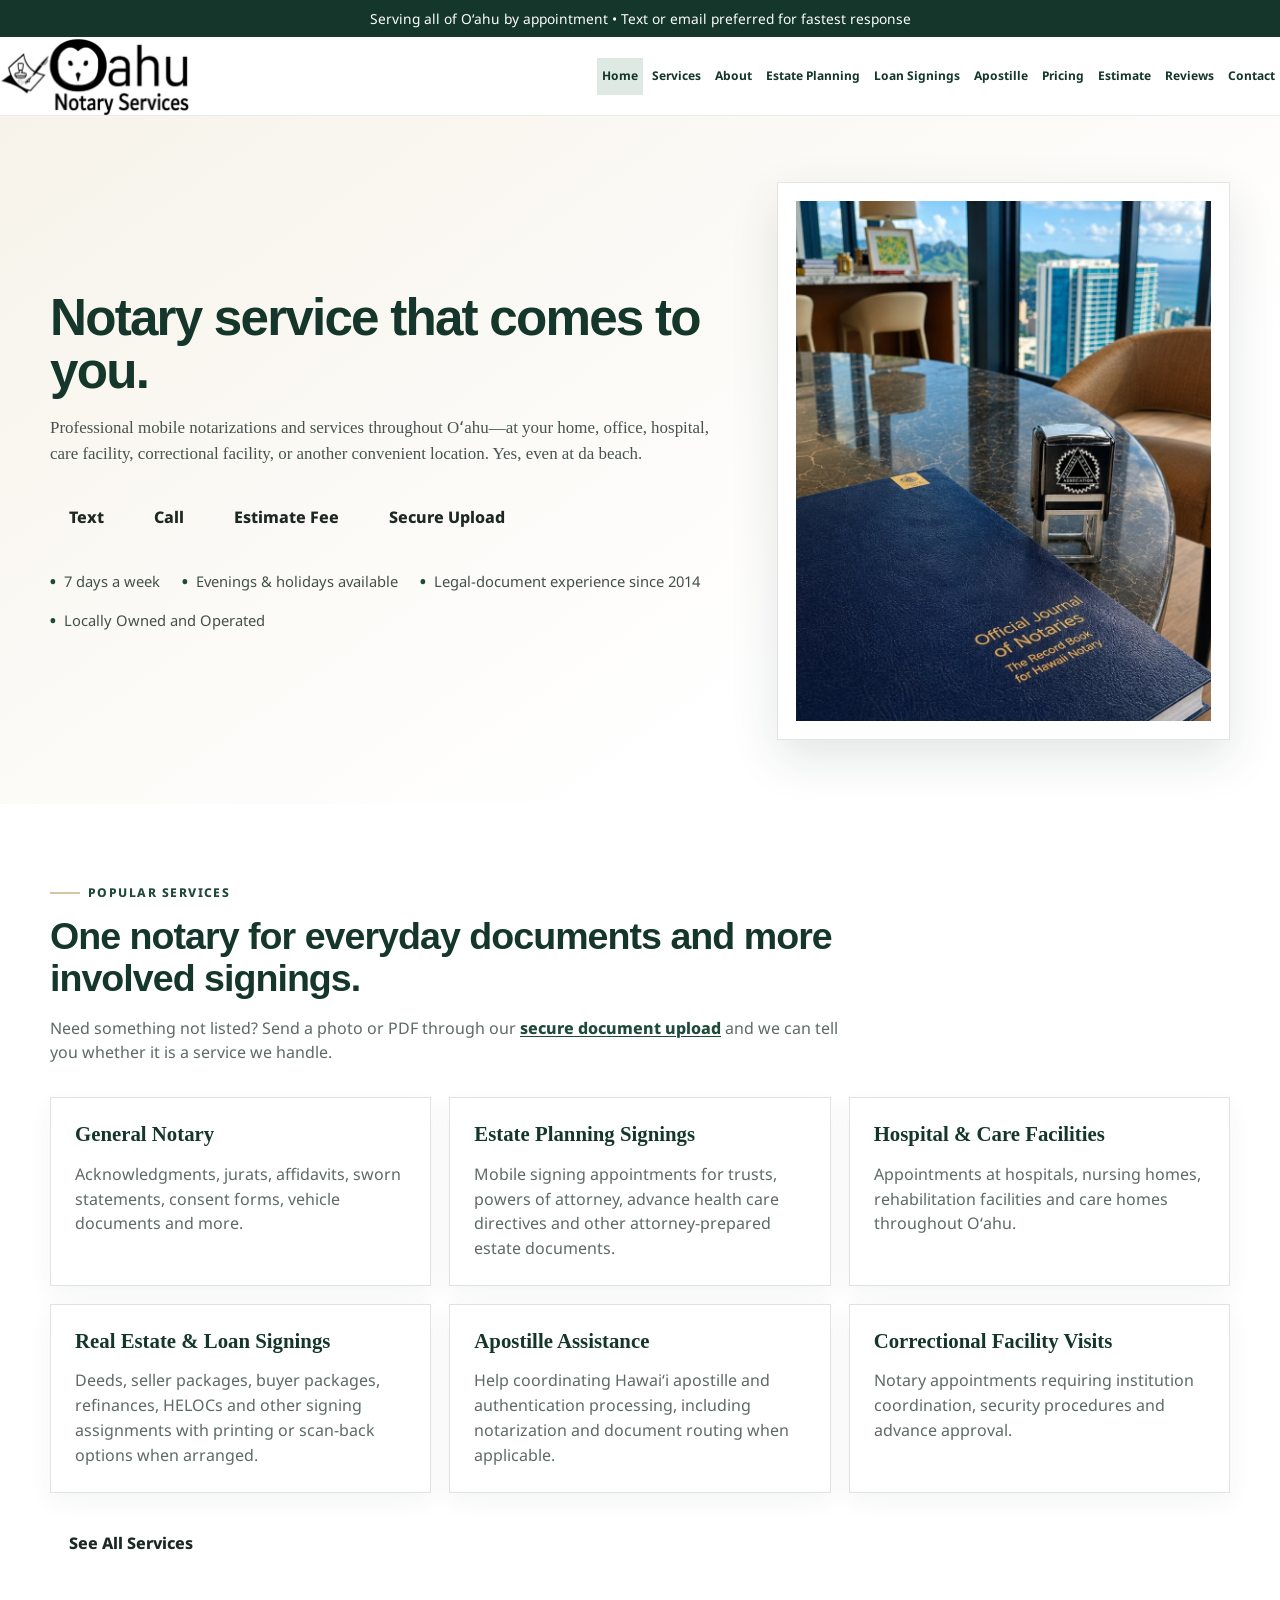
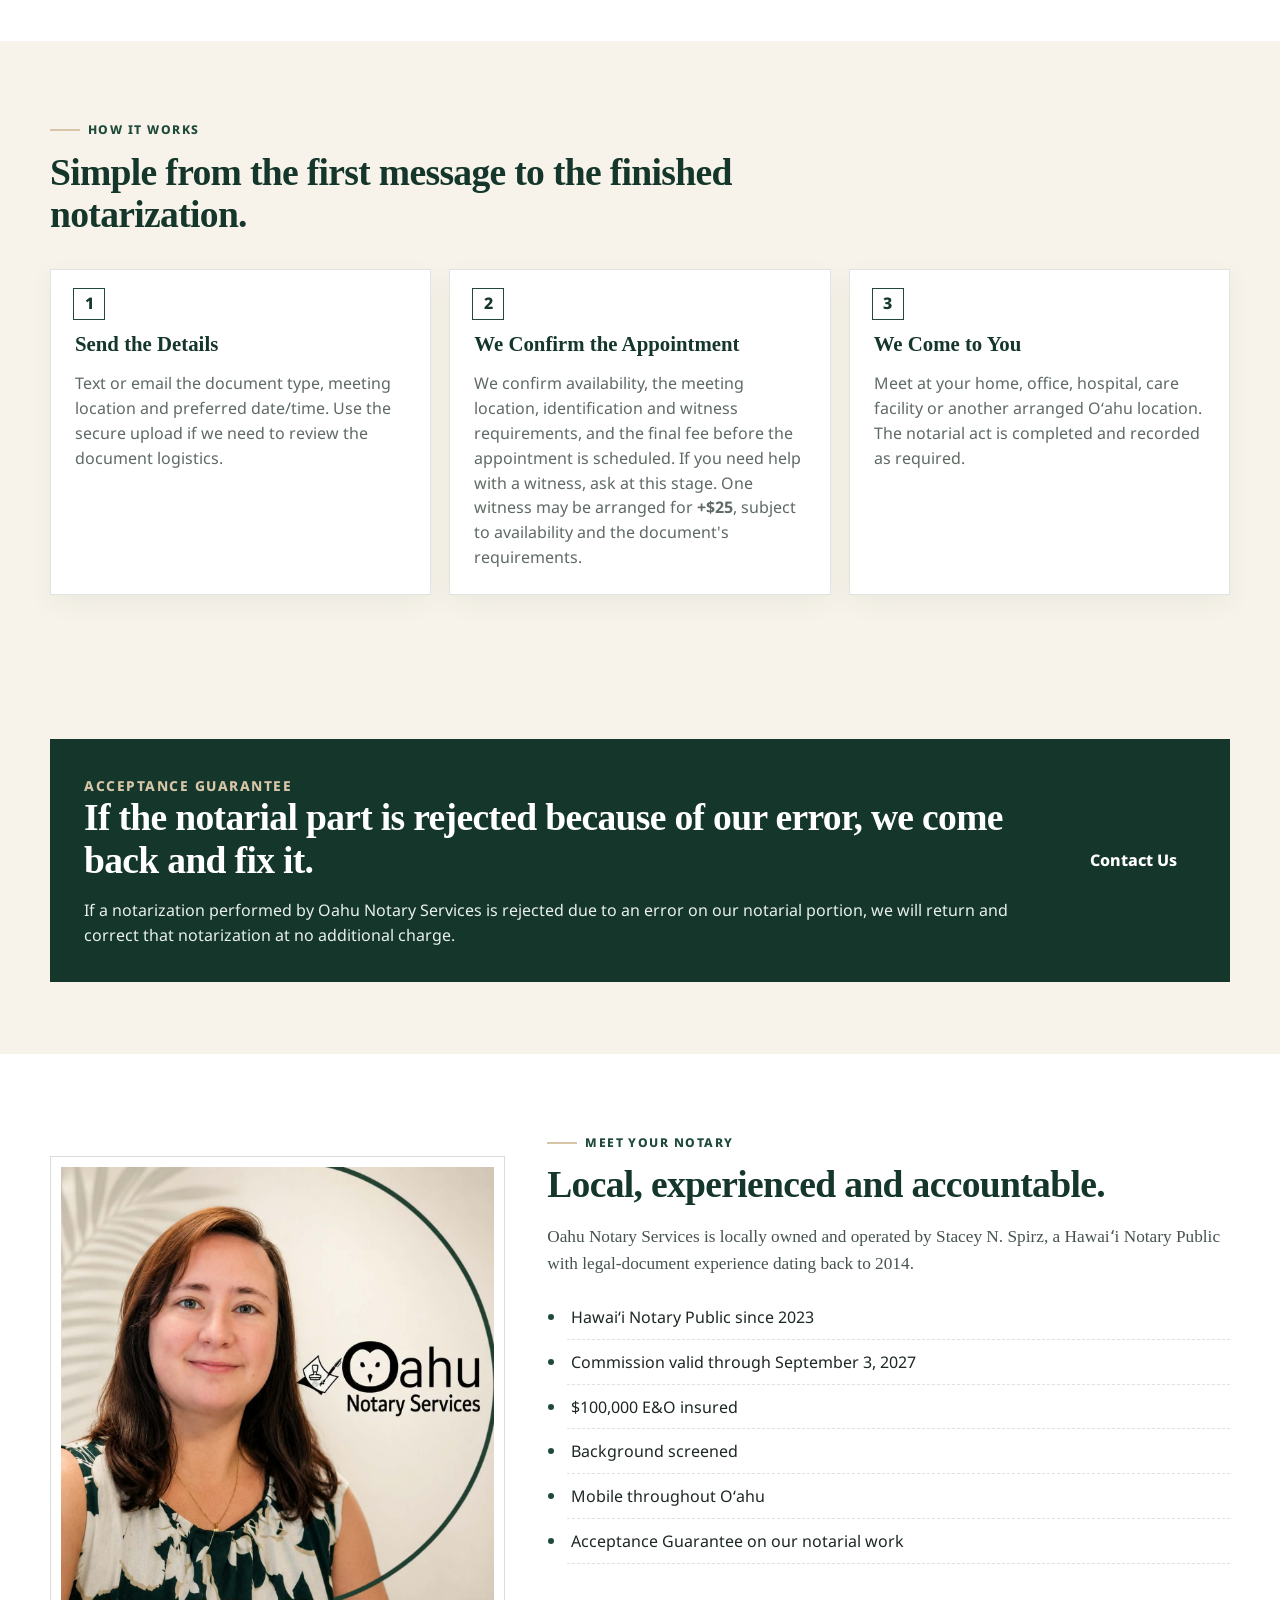
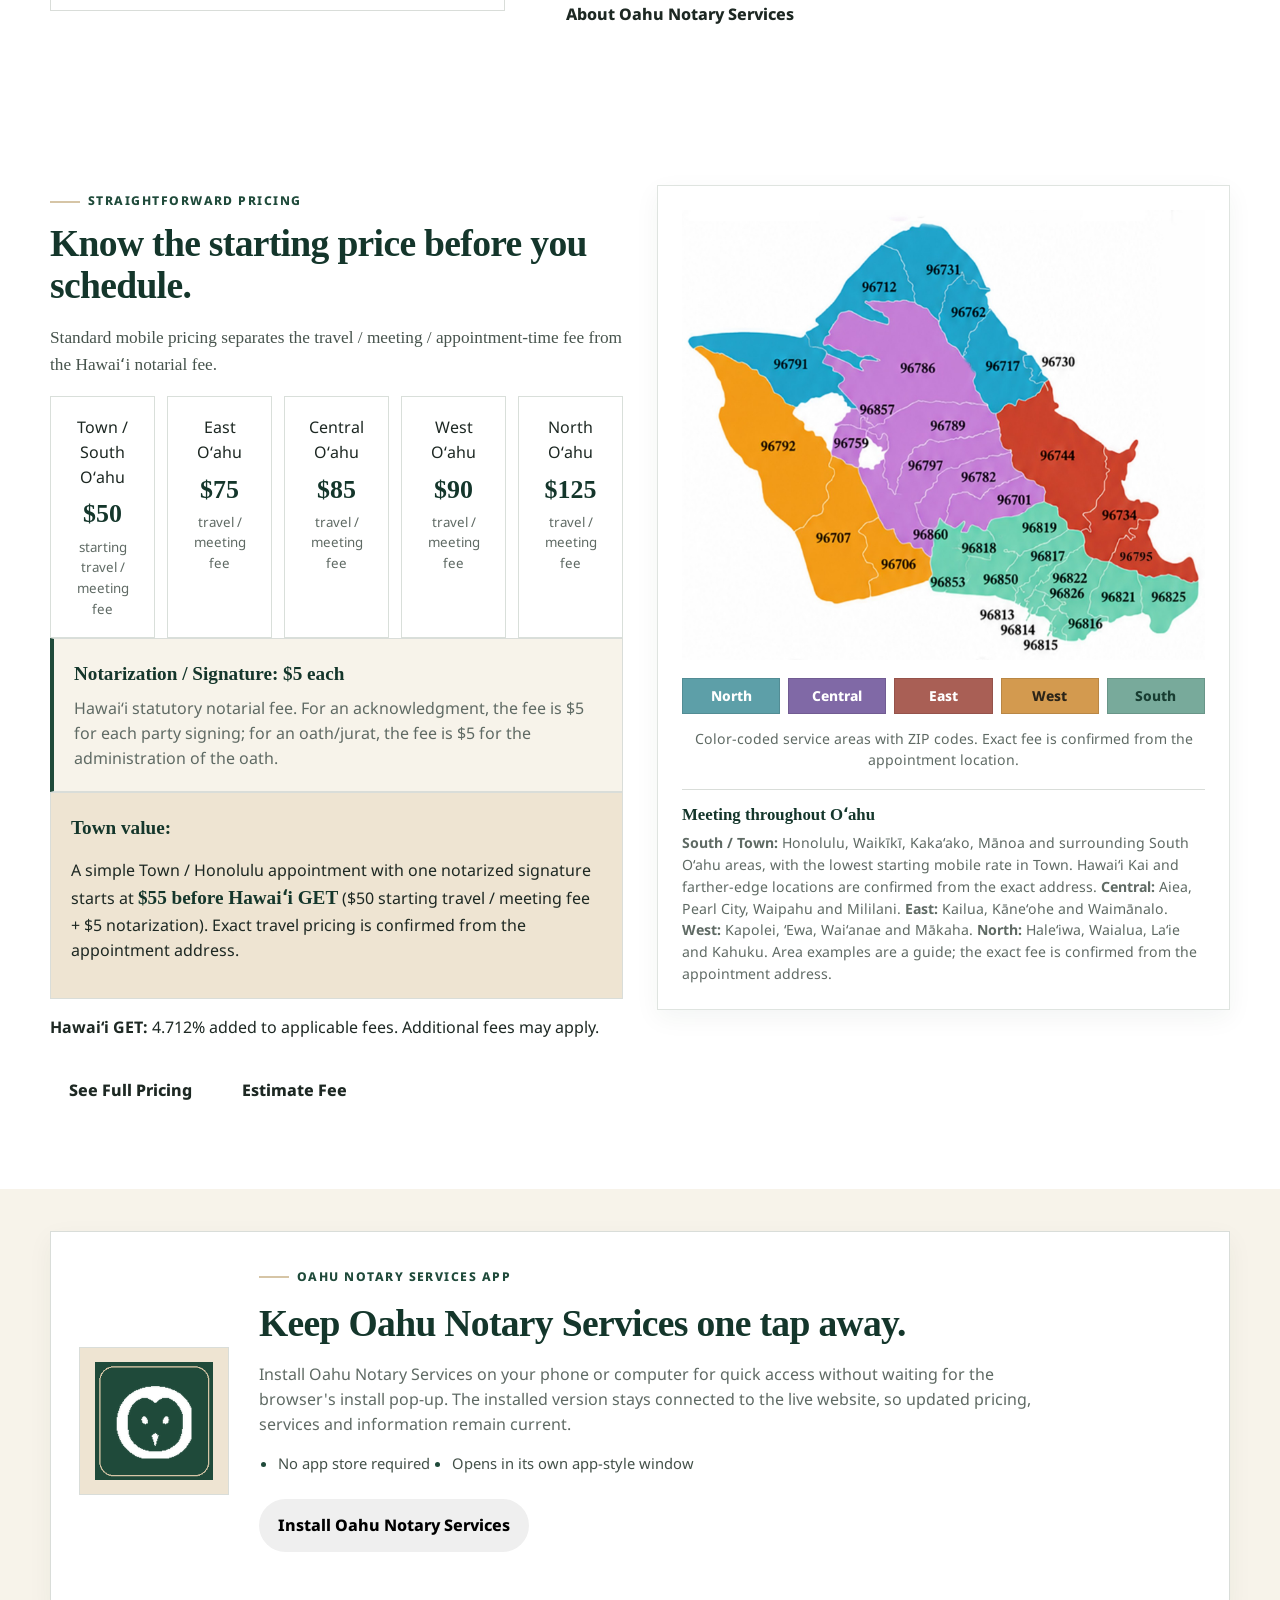
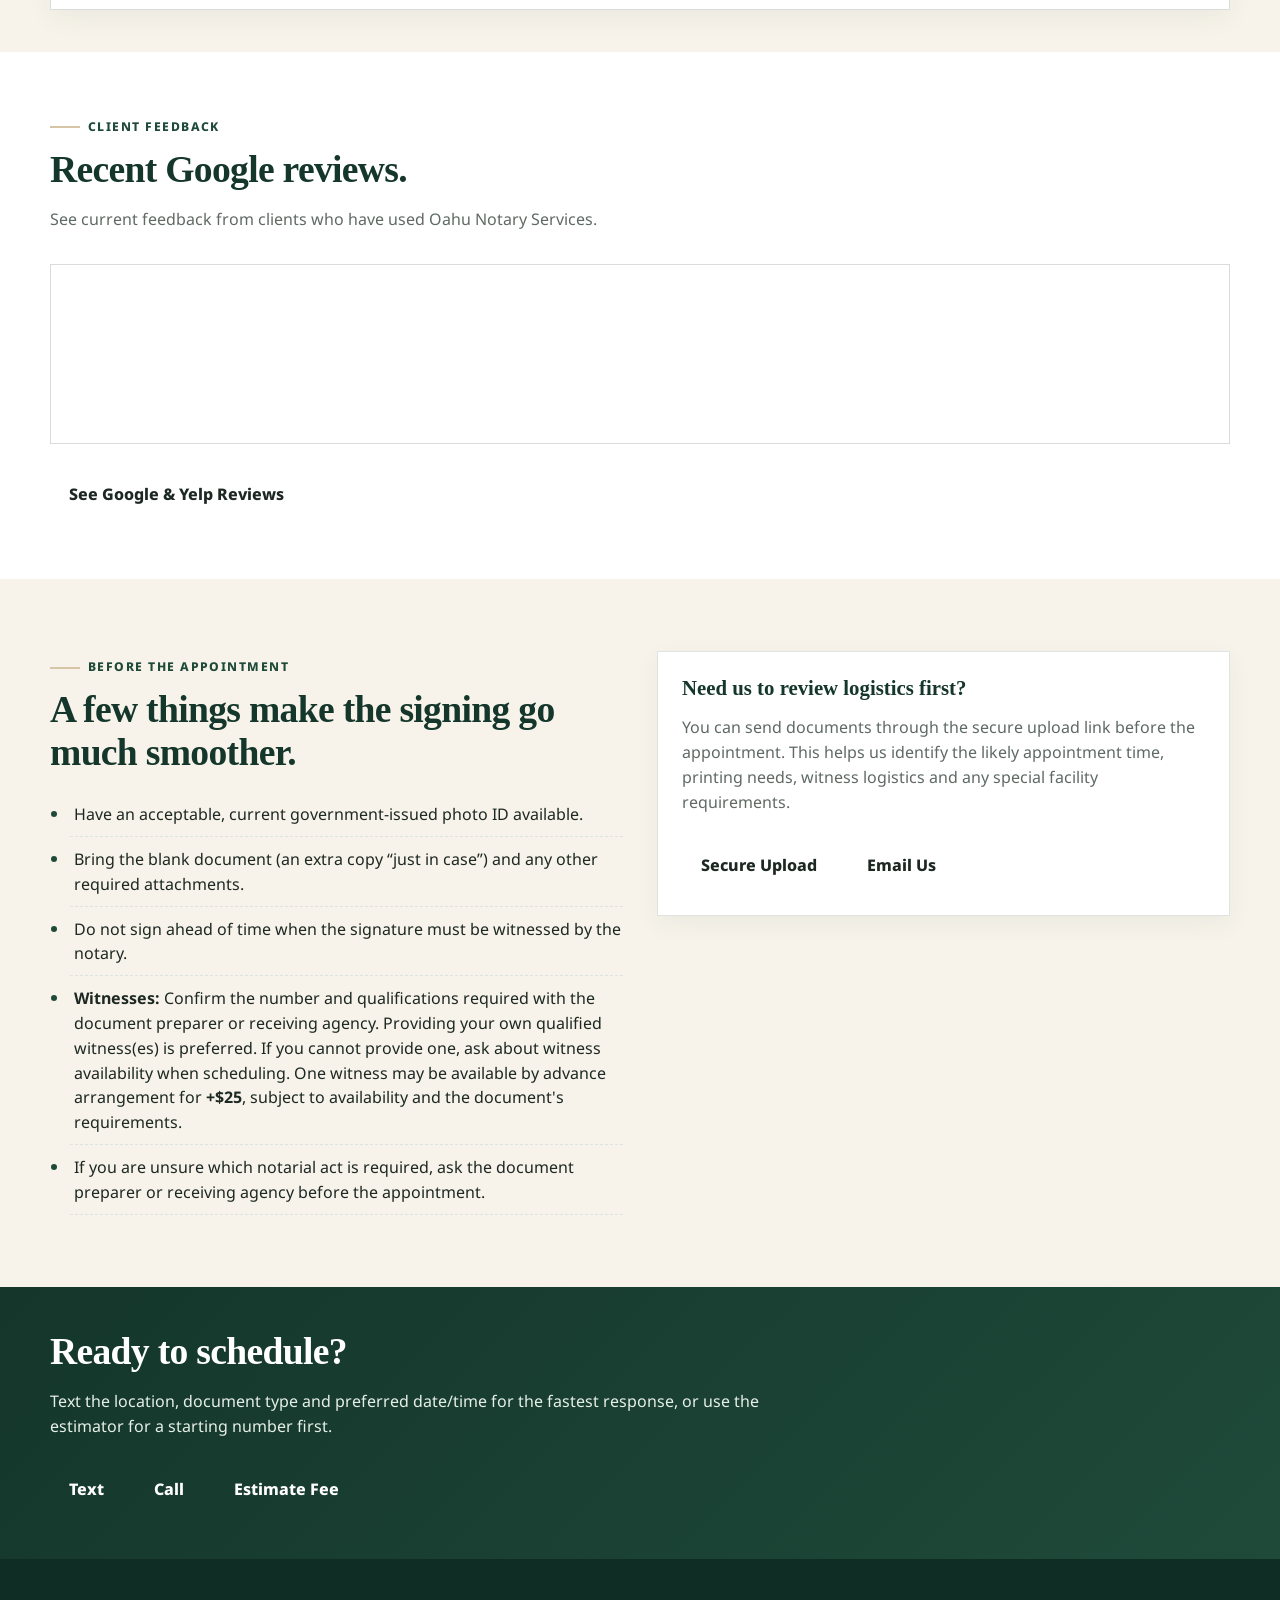
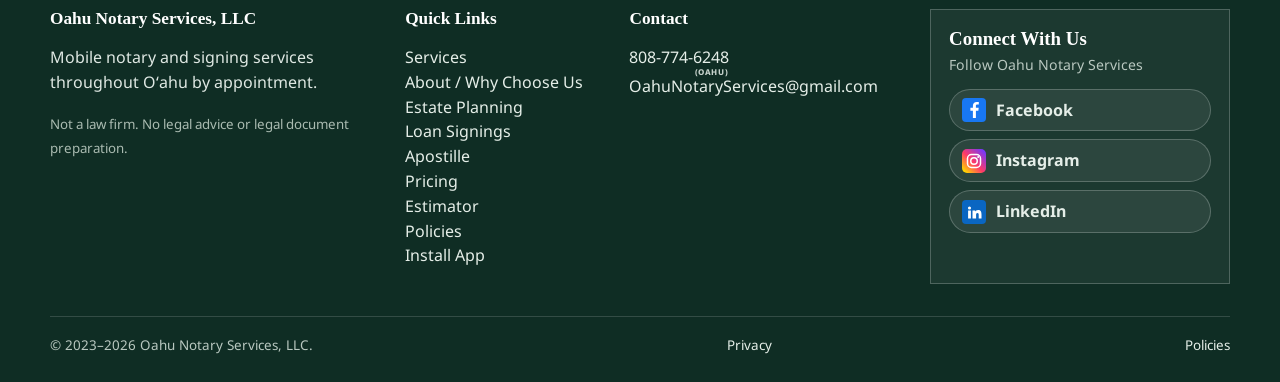
==== index.html @ 4c30f31c "Add files via upload" ====
<!DOCTYPE html>

<html lang="en"><head><meta charset="utf-8"/><meta content="width=device-width,initial-scale=1" name="viewport"/>
<title>Oahu Notary Services | Mobile Notary on Oʻahu</title><meta content="Professional mobile notarizations and signing services throughout Oʻahu. Homes, offices, hospitals, care facilities, correctional facilities and convenient meeting locations. Call or text 808-774-6248." name="description"/><link href="https://www.oahunotaryservices.com/" rel="canonical"/><meta content="#1f4a3a" name="theme-color"/>
<link href="favicon.ico?v=20260908aa" rel="icon" sizes="any"/>
<link href="assets/img/favicon-32.png?v=20260908aa" rel="icon" sizes="32x32" type="image/png"/>
<link href="assets/img/favicon-16.png?v=20260908aa" rel="icon" sizes="16x16" type="image/png"/>
<link href="assets/img/apple-touch-icon.png?v=20260908aa" rel="apple-touch-icon" sizes="180x180"/>
<link href="manifest.webmanifest?v=20260908aa" rel="manifest"/>
<meta content="Oahu Notary Services" name="application-name"/>
<meta content="Oahu Notary Services" name="apple-mobile-web-app-title"/>
<meta content="#1F4A3A" name="msapplication-TileColor"/>
<meta content="assets/img/ons-brand-icon-192.png?v=20260908aa" name="msapplication-TileImage"/>
<meta content="yes" name="mobile-web-app-capable"/>
<meta content="yes" name="apple-mobile-web-app-capable"/>
<meta content="black-translucent" name="apple-mobile-web-app-status-bar-style"/>
<link href="assets/css/styles.css?v=20260908aa" rel="stylesheet"/><script type="application/ld+json">{"@context": "https://schema.org", "@type": ["LocalBusiness", "ProfessionalService"], "name": "Oahu Notary Services, LLC", "url": "https://www.oahunotaryservices.com/", "telephone": "+1-808-774-6248", "email": "OahuNotaryServices@gmail.com", "image": "https://www.oahunotaryservices.com/assets/img/stacey-oahu-notary.jpg", "logo": "https://www.oahunotaryservices.com/assets/img/oahu-notary-logo.png", "description": "Mobile notary, estate-planning signing, loan-signing and apostille-assistance services throughout Oʻahu, Hawaiʻi.", "areaServed": {"@type": "AdministrativeArea", "name": "Oʻahu, Hawaiʻi"}, "sameAs": ["https://www.facebook.com/OahuNotaryServices", "https://www.instagram.com/OahuNotaryServices", "https://www.linkedin.com/company/oahunotaryservices/"], "priceRange": "$$"}</script></head><body><a class="skip-link" href="#main">Skip to content</a>
<div class="topbar">Serving all of Oʻahu by appointment • Text or email preferred for fastest response</div>
<header class="site-header">
<div class="container nav">
<a aria-label="Oahu Notary Services home" class="brand" href="index.html"><img alt="Oahu Notary Services" src="assets/img/oahu-notary-logo.png?v=20260908aa"/></a>
<button aria-controls="mainNav" aria-expanded="false" class="menu-toggle" type="button">Menu</button>
<nav aria-label="Main navigation" class="nav-links" id="mainNav"><a class="active" href="index.html">Home</a><a href="services.html">Services</a><a href="about.html">About</a><a href="estate.html">Estate Planning</a><a href="loan-signings.html">Loan Signings</a><a href="apostille.html">Apostille</a><a href="pricing.html">Pricing</a><a href="estimate.html">Estimate</a><a href="reviews.html">Reviews</a><a href="contact.html">Contact</a></nav>
</div>
</header>
<main id="main">
<section class="hero"><div class="container hero-grid"><div>
<h1>Notary service that comes to you.</h1>
<p class="lede">Professional mobile notarizations and services throughout Oʻahu—at your home, office, hospital, care facility, correctional facility, or another convenient location. Yes, even at da beach.</p>
<div class="hero-actions"><a class="btn btn-contact" data-text-link="">Text</a><a class="btn btn-contact" data-phone-link="">Call</a><a class="btn btn-estimate" href="estimate.html">Estimate Fee</a><a class="btn btn-upload" data-upload-link="" rel="noopener" target="_blank">Secure Upload</a></div>
<div class="trust-line"><span>7 days a week</span><span>Evenings &amp; holidays available</span><span>Legal-document experience since 2014</span><span>Locally Owned and Operated</span></div>
</div><div class="hero-card"><img alt="Hawaiʻi notary journal and notary stamp with an Oʻahu view" class="home-hero-photo" src="assets/img/home-notary-journal.jpg?v=20260908aa"/></div></div></section>
<section class="section"><div class="container">
<div class="section-head"><span class="eyebrow">Popular Services</span><h2 class="title-font compact-heading">One notary for everyday documents and more involved signings.</h2><p>Need something not listed? Send a photo or PDF through our <a class="text-link" data-upload-link="" rel="noopener" target="_blank">secure document upload</a> and we can tell you whether it is a service we handle.</p></div>
<div class="grid-3">
<article class="card service-card"><h3>General Notary</h3><p>Acknowledgments, jurats, affidavits, sworn statements, consent forms, vehicle documents and more.</p></article>
<a class="card card-link service-card" href="estate.html"><h3>Estate Planning Signings</h3><p>Mobile signing appointments for trusts, powers of attorney, advance health care directives and other attorney-prepared estate documents.</p></a>
<article class="card service-card"><h3>Hospital &amp; Care Facilities</h3><p>Appointments at hospitals, nursing homes, rehabilitation facilities and care homes throughout Oʻahu.</p></article>
<a class="card card-link service-card" href="loan-signings.html"><h3>Real Estate &amp; Loan Signings</h3><p>Deeds, seller packages, buyer packages, refinances, HELOCs and other signing assignments with printing or scan-back options when arranged.</p></a>
<a class="card card-link service-card" href="apostille.html"><h3>Apostille Assistance</h3><p>Help coordinating Hawaiʻi apostille and authentication processing, including notarization and document routing when applicable.</p></a>
<article class="card service-card"><h3>Correctional Facility Visits</h3><p>Notary appointments requiring institution coordination, security procedures and advance approval.</p></article>
</div><div class="button-row"><a class="btn btn-general" href="services.html">See All Services</a></div>
</div></section><section class="section alt how-it-works"><div class="container"><div class="section-head"><span class="eyebrow">How It Works</span><h2 class="compact-heading">Simple from the first message to the finished notarization.</h2></div><div class="grid-3"><div class="card process-card"><span class="process-step">1</span><h3>Send the Details</h3><p>Text or email the document type, meeting location and preferred date/time. Use the secure upload if we need to review the document logistics.</p></div><div class="card process-card"><span class="process-step">2</span><h3>We Confirm the Appointment</h3><p>We confirm availability, the meeting location, identification and witness requirements, and the final fee before the appointment is scheduled. If you need help with a witness, ask at this stage. One witness may be arranged for <strong>+$25</strong>, subject to availability and the document's requirements.</p></div><div class="card process-card"><span class="process-step">3</span><h3>We Come to You</h3><p>Meet at your home, office, hospital, care facility or another arranged Oʻahu location. The notarial act is completed and recorded as required.</p></div></div></div></section>
<section class="section alt"><div class="container"><div class="guarantee"><div><span class="kicker" style="color:#d6c5a6">Acceptance Guarantee</span><h2 class="compact-heading">If the notarial part is rejected because of our error, we come back and fix it.</h2><p>If a notarization performed by Oahu Notary Services is rejected due to an error on our notarial portion, we will return and correct that notarization at no additional charge.</p></div><a class="btn btn-general" href="contact.html">Contact Us</a></div></div></section><section class="section"><div class="container about-preview-grid"><div class="about-preview-photo"><img alt="Stacey, owner and Hawaiʻi Notary Public for Oahu Notary Services" src="assets/img/stacey-oahu-notary.jpg?v=20260908aa"/></div><div><span class="eyebrow">Meet Your Notary</span><h2 class="compact-heading">Local, experienced and accountable.</h2><p class="subheading">Oahu Notary Services is locally owned and operated by Stacey N. Spirz, a Hawaiʻi Notary Public with legal-document experience dating back to 2014.</p><ul class="list-clean trust-bullets"><li>Hawaiʻi Notary Public since 2023</li><li>Commission valid through September 3, 2027</li><li>$100,000 E&amp;O insured</li><li>Background screened</li><li>Mobile throughout Oʻahu</li><li>Acceptance Guarantee on our notarial work</li></ul><div class="button-row"><a class="btn btn-general" href="about.html">About Oahu Notary Services</a></div></div></div></section>
<section class="section"><div class="container two-col"><div>
<span class="eyebrow">Straightforward Pricing</span><h2 class="compact-heading">Know the starting price before you schedule.</h2>
<p class="subheading">Standard mobile pricing separates the travel / meeting / appointment-time fee from the Hawaiʻi notarial fee.</p>
<div class="price-grid home-price-grid"><div class="price-pill">Town / South Oʻahu<strong>$50</strong><small>starting travel / meeting fee</small></div><div class="price-pill">East Oʻahu<strong>$75</strong><small>travel / meeting fee</small></div><div class="price-pill">Central Oʻahu<strong>$85</strong><small>travel / meeting fee</small></div><div class="price-pill">West Oʻahu<strong>$90</strong><small>travel / meeting fee</small></div><div class="price-pill">North Oʻahu<strong>$125</strong><small>travel / meeting fee</small></div></div>
<div class="pricing-note notarial-fee-highlight"><strong>Notarization / Signature: $5 each</strong><p>Hawaiʻi statutory notarial fee. For an acknowledgment, the fee is $5 for each party signing; for an oath/jurat, the fee is $5 for the administration of the oath.</p></div>
<div class="pricing-note"><strong>Town value:</strong><p>A simple Town / Honolulu appointment with one notarized signature starts at <strong>$55 before Hawaiʻi GET</strong> ($50 starting travel / meeting fee + $5 notarization). Exact travel pricing is confirmed from the appointment address.</p></div>
<p><strong>Hawaiʻi GET: </strong>4.712% added to applicable fees. Additional fees may apply.</p>
<div class="button-row"><a class="btn btn-general" href="pricing.html">See Full Pricing</a><a class="btn btn-estimate" href="estimate.html">Estimate Fee</a></div>
</div><div class="map-wrap"><img alt="Color-coded Oʻahu service-area map with ZIP codes" class="service-map-img" src="assets/img/oahu-zip-service-map.png?v=20260908aa"/><div aria-label="Oʻahu service area color legend" class="map-legend">
<span class="map-legend-chip north">North</span>
<span class="map-legend-chip central">Central</span>
<span class="map-legend-chip east">East</span>
<span class="map-legend-chip west">West</span>
<span class="map-legend-chip south">South</span>
</div><p class="map-caption">Color-coded service areas with ZIP codes. Exact fee is confirmed from the appointment location.</p><div class="service-area-text"><h3>Meeting throughout Oʻahu</h3><p><strong>South / Town:</strong> Honolulu, Waikīkī, Kakaʻako, Mānoa and surrounding South Oʻahu areas, with the lowest starting mobile rate in Town. Hawaiʻi Kai and farther-edge locations are confirmed from the exact address. <strong>Central:</strong> Aiea, Pearl City, Waipahu and Mililani. <strong>East:</strong> Kailua, Kāneʻohe and Waimānalo. <strong>West:</strong> Kapolei, ʻEwa, Waiʻanae and Mākaha. <strong>North:</strong> Haleʻiwa, Waialua, Laʻie and Kahuku. Area examples are a guide; the exact fee is confirmed from the appointment address.</p></div></div></div></section>
<section class="section app-install-section" id="install-app"><div class="container">
<div class="app-install-card">
<div class="app-install-brand"><img alt="Oahu Notary Services app icon" src="assets/img/ons-brand-icon-192.png?v=20260908aa"/></div>
<div class="app-install-copy"><span class="eyebrow">Oahu Notary Services App</span><h2 class="compact-heading">Keep Oahu Notary Services one tap away.</h2>
<p>Install Oahu Notary Services on your phone or computer for quick access without waiting for the browser's install pop-up. The installed version stays connected to the live website, so updated pricing, services and information remain current.</p>
<ul class="app-install-benefits"><li>No app store required</li><li>Opens in its own app-style window</li></ul>
<div class="button-row"><button class="btn btn-general" data-install-app="" type="button">Install Oahu Notary Services</button></div>
<p aria-live="polite" class="app-install-status" data-install-status=""></p>
<div class="app-install-help" data-install-help="" hidden=""></div>
</div></div>
</div></section><section class="section home-reviews"><div class="container"><div class="section-head"><span class="eyebrow">Client Feedback</span><h2 class="compact-heading">Recent Google reviews.</h2><p>See current feedback from clients who have used Oahu Notary Services.</p></div><div class="review-widget-shell home-review-shell"><div class="sk-ww-google-reviews" data-embed-id="25691997"></div></div><div class="button-row"><a class="btn btn-general" href="reviews.html">See Google &amp; Yelp Reviews</a></div></div></section>
<section class="section alt"><div class="container two-col"><div><span class="eyebrow">Before the Appointment</span><h2 class="compact-heading">A few things make the signing go much smoother.</h2><ul class="list-clean"><li>Have an acceptable, current government-issued photo ID available.</li><li>Bring the blank document (an extra copy “just in case”) and any other required attachments.</li><li>Do not sign ahead of time when the signature must be witnessed by the notary.</li><li><strong>Witnesses:</strong> Confirm the number and qualifications required with the document preparer or receiving agency. Providing your own qualified witness(es) is preferred. If you cannot provide one, ask about witness availability when scheduling. One witness may be available by advance arrangement for <strong>+$25</strong>, subject to availability and the document's requirements.</li><li>If you are unsure which notarial act is required, ask the document preparer or receiving agency before the appointment.</li></ul></div>
<div class="card"><h3>Need us to review logistics first?</h3><p>You can send documents through the secure upload link before the appointment. This helps us identify the likely appointment time, printing needs, witness logistics and any special facility requirements.</p><div class="button-row contact-actions"><a class="btn btn-upload" data-upload-link="" rel="noopener" target="_blank">Secure Upload</a><a class="btn btn-contact" data-email-link="">Email Us</a></div></div></div></section>
<section class="cta-band"><div class="container"><h2 class="compact-heading">Ready to schedule?</h2><p>Text the location, document type and preferred date/time for the fastest response, or use the estimator for a starting number first.</p><div class="button-row contact-actions"><a class="btn btn-contact" data-text-link="">Text</a><a class="btn btn-contact" data-phone-link="">Call</a><a class="btn btn-estimate" href="estimate.html">Estimate Fee</a></div></div></section>
</main><footer class="footer"><div class="container"><div class="footer-grid">
<div class="footer-brand"><h3>Oahu Notary Services, LLC</h3><p>Mobile notary and signing services throughout Oʻahu by appointment.</p><small>Not a law firm. No legal advice or legal document preparation.</small></div>
<div><h3>Quick Links</h3><p><a href="services.html">Services</a><br/><a href="about.html">About / Why Choose Us</a><br/><a href="estate.html">Estate Planning</a><br/><a href="loan-signings.html">Loan Signings</a><br/><a href="apostille.html">Apostille</a><br/><a href="pricing.html">Pricing</a><br/><a href="estimate.html">Estimator</a><br/><a href="policies.html">Policies</a><br/><a href="index.html#install-app">Install App</a></p></div>
<div class="footer-contact"><h3>Contact</h3><p><a data-phone-link="">808-774-6248</a><br/><a data-email-link="">OahuNotaryServices@gmail.com</a></p></div>
<div class="footer-connect"><h3 class="connect-title">Connect With Us</h3><p class="connect-copy">Follow Oahu Notary Services</p><div class="social-links"><a class="social-link" href="https://www.facebook.com/OahuNotaryServices" rel="noopener" target="_blank"><img alt="" src="assets/img/social-facebook.svg?v=20260908aa"/>Facebook</a><a class="social-link" href="https://www.instagram.com/OahuNotaryServices" rel="noopener" target="_blank"><img alt="" src="assets/img/social-instagram.svg?v=20260908aa"/>Instagram</a><a class="social-link" href="https://www.linkedin.com/company/oahunotaryservices/" rel="noopener" target="_blank"><img alt="" src="assets/img/social-linkedin.svg?v=20260908aa"/>LinkedIn</a></div></div>
</div><div class="footer-bottom"><span>© 2023–<span data-year="">2026</span> Oahu Notary Services, LLC.</span><a href="privacy.html">Privacy</a><a href="policies.html">Policies</a></div></div></footer>
<script defer="True" src="https://widgets.sociablekit.com/google-reviews/widget.js"></script><script src="assets/js/site.js?v=20260908aa"></script></body></html>
---- assets/css/styles.css ----
@import url('https://fonts.googleapis.com/css2?family=Noto+Sans:ital,wght@0,400;0,500;0,600;0,700;0,800;1,400;1,600&display=swap');

/* Requested brand typography. Nexa Pro Text and Utopia are referenced as local fonts.
   If licensed webfont files are later added, point @font-face src URLs to those files. */
@font-face{
  font-family:'Nexa Pro Text';
  src:local('Nexa Pro Text'),local('NexaProText-Regular'),local('Nexa Pro');
  font-style:normal;
  font-weight:400 900;
  font-display:swap;
}
@font-face{
  font-family:'Utopia';
  src:local('Utopia'),local('Utopia Std'),local('UtopiaStd-Regular');
  font-style:normal;
  font-weight:400;
  font-display:swap;
}
@font-face{
  font-family:'Utopia';
  src:local('Utopia Bold'),local('Utopia Std Bold'),local('UtopiaStd-Bold');
  font-style:normal;
  font-weight:700;
  font-display:swap;
}

:root{
  --green:#1f4a3a;
  --green-dark:#14362b;
  --green-soft:#dfe9e3;
  --cream:#f7f3ea;
  --sand:#d6c5a6;
  --sand-light:#eee4d2;
  --white:#ffffff;
  --ink:#1d2823;
  --muted:#5f6a64;
  --line:#d9ddd9;
  --shadow:0 18px 45px rgba(24,53,42,.12);
  --radius:0;
  --max:1180px;
  --font-title:'Nexa Pro Text','Avenir Next','Century Gothic',Arial,sans-serif;
  --font-heading:'Utopia','Iowan Old Style','Palatino Linotype',Palatino,Georgia,serif;
  --font-body:'Noto Sans',Arial,Helvetica,sans-serif;
}
*{box-sizing:border-box}
html{scroll-behavior:smooth}
body{margin:0;font-family:var(--font-body);color:var(--ink);background:#fff;line-height:1.55}
img{max-width:100%;display:block}
a{color:inherit}
button,input,select,textarea{font:inherit}
.container{width:min(calc(100% - 36px),var(--max));margin-inline:auto}
.skip-link{position:absolute;left:-999px;top:0;background:#fff;color:#000;padding:10px;z-index:999}
.skip-link:focus{left:10px;top:10px}
.topbar{background:var(--green-dark);color:white;text-align:center;padding:8px 16px;font-size:.86rem}
.site-header{position:sticky;top:0;z-index:50;background:rgba(255,255,255,.97);border-bottom:1px solid rgba(31,74,58,.1);backdrop-filter:blur(12px)}
.nav{min-height:78px;display:flex;align-items:center;justify-content:space-between;gap:18px}
.brand{display:flex;align-items:center;gap:12px;text-decoration:none;min-width:190px}
.brand img{width:190px;height:auto;object-fit:contain}
.nav-links{display:flex;align-items:center;gap:4px}
.nav-links a{padding:9px 7px;border-radius:0;text-decoration:none;font-weight:700;font-size:.80rem;color:var(--green-dark)}
.nav-links a:hover,.nav-links a.active{background:var(--green-soft)}
.nav-cta{background:var(--green)!important;color:white!important}
.menu-toggle{display:none;border:1px solid var(--line);background:white;border-radius:0;padding:9px 11px;font-weight:700;color:var(--green-dark)}

.hero{background:linear-gradient(145deg,var(--cream),#fff 70%);overflow:hidden}
.hero-grid{display:grid;grid-template-columns:1.2fr .8fr;gap:48px;align-items:center;padding:66px 0 64px}
.eyebrow{display:inline-flex;gap:8px;align-items:center;text-transform:uppercase;letter-spacing:.12em;font-size:.76rem;font-weight:800;color:var(--green);margin-bottom:12px}
.eyebrow:before{content:'';width:30px;height:2px;background:var(--sand)}
h1{font-family:var(--font-title);font-size:clamp(2.05rem,4vw,3.55rem);line-height:1.04;color:var(--green-dark);margin:0 0 16px;letter-spacing:-.035em;font-weight:800}
h2,h3{font-family:var(--font-heading);line-height:1.13;color:var(--green-dark);margin:0 0 14px;font-weight:700}
h2{font-size:clamp(1.85rem,3.6vw,2.85rem);letter-spacing:-.018em}
h3{font-size:1.3rem}
.title-font{font-family:var(--font-title)!important;font-weight:800!important;letter-spacing:-.026em}
.compact-heading{font-size:clamp(1.65rem,3vw,2.35rem)!important}
.lede,.subheading{font-family:var(--font-heading);font-weight:400;font-size:1.08rem;color:#47544d;max-width:780px}
.hero .lede{font-size:1.06rem}
.section-head{max-width:800px;margin-bottom:32px}
.section-head p{color:var(--muted);font-size:1rem}
.section-head .subheading{font-size:1.02rem}

.hero-actions,.button-row{display:flex;flex-wrap:wrap;gap:12px;margin-top:24px}
.btn{display:inline-flex;align-items:center;justify-content:center;gap:8px;padding:13px 18px;border-radius:0;text-decoration:none;border:1px solid transparent;font-weight:800;cursor:pointer;transition:.18s ease}
.btn:hover{transform:translateY(-1px)}
.btn-primary{background:var(--green);color:white;box-shadow:0 9px 22px rgba(31,74,58,.2)}
.btn-secondary{background:white;border-color:#b8c6be;color:var(--green-dark)}
.btn-sand{background:var(--sand-light);color:var(--green-dark)}
.btn-outline-light{border-color:rgba(255,255,255,.55);color:white}
.text-link{color:var(--green);font-weight:800;text-decoration:underline;text-underline-offset:2px}
.trust-line{display:flex;flex-wrap:wrap;gap:16px 22px;margin-top:26px;color:#435048;font-size:.92rem}
.trust-line span:before{content:'•';font-weight:900;color:var(--green);margin-right:8px}
.hero-card{position:relative;background:var(--white);border:1px solid #e3e5e2;border-radius:0;box-shadow:var(--shadow);padding:18px}
.hero-card img{width:100%;height:350px;object-fit:cover;object-position:center;border-radius:0}
.hero-badge{position:absolute;left:-22px;bottom:30px;background:var(--green-dark);color:white;padding:16px 18px;border-radius:0;box-shadow:var(--shadow);max-width:250px;font-size:.92rem}
.hero-badge strong{display:block;font-family:var(--font-heading);font-size:1.08rem}

.section{padding:72px 0}
.section.alt{background:var(--cream)}
.grid-2{display:grid;grid-template-columns:repeat(2,1fr);gap:18px}
.grid-3{display:grid;grid-template-columns:repeat(3,1fr);gap:18px}
.grid-4{display:grid;grid-template-columns:repeat(4,1fr);gap:16px}
.card{background:white;border:1px solid #dfe4e0;border-radius:0;padding:24px;box-shadow:0 8px 24px rgba(20,54,43,.05)}
.card p{color:var(--muted);margin-bottom:0}
.service-card{min-height:180px}
.service-card h3{margin-bottom:10px}
.card-link{display:block;text-decoration:none}
.card-link:hover{border-color:#9fb4a8;box-shadow:0 12px 30px rgba(20,54,43,.09)}
.step-number{width:42px;height:42px;border:1px solid var(--green);display:grid;place-items:center;font-weight:800;color:var(--green-dark);margin-bottom:15px}
.guarantee{background:var(--green-dark);color:white;border-radius:0;padding:34px;display:grid;grid-template-columns:1fr auto;gap:28px;align-items:center}
.guarantee h2,.guarantee h3{color:white}
.guarantee p{margin-bottom:0;color:#e9f0ec}

.pricing-intro{display:grid;grid-template-columns:1.2fr .8fr;gap:18px;margin-bottom:28px}
.pricing-note{border:1px solid var(--line);background:var(--sand-light);padding:20px;border-radius:0}
.pricing-note strong{font-family:var(--font-heading);font-size:1.2rem;color:var(--green-dark)}
.price-grid{display:grid;grid-template-columns:repeat(5,1fr);gap:12px}
.price-pill{border:1px solid #d9dfda;border-radius:0;padding:18px;text-align:center;background:white}
.price-pill strong{font-family:var(--font-heading);color:var(--green-dark);font-size:1.62rem;display:block;margin-top:5px}
.price-pill small{display:block;color:var(--muted);margin-top:2px}
.price-key{display:flex;gap:18px;flex-wrap:wrap;margin-top:18px;color:var(--muted);font-size:.92rem}
.price-key strong{color:var(--green-dark)}
.map-wrap{background:white;border:1px solid #dfe4e0;border-radius:0;padding:24px;box-shadow:0 8px 24px rgba(20,54,43,.05)}
.service-map-img{width:100%;max-width:720px;margin:0 auto;object-fit:contain}
.map-caption{margin:14px 0 0;color:var(--muted);font-size:.88rem;text-align:center}
.two-col{display:grid;grid-template-columns:1fr 1fr;gap:34px;align-items:start}
.list-clean{list-style:disc;padding-left:1.25rem;margin:18px 0 0}
.list-clean li{padding:9px 0 9px 4px;border-bottom:1px dashed #dfe3df}
.list-clean li::marker{color:var(--green);font-size:1.05em}.list-clean li:before{content:none!important}
.notice{padding:16px 18px;border-radius:0;background:var(--sand-light);border-left:4px solid var(--sand);color:#4a493f}
.cta-band{background:linear-gradient(135deg,var(--green-dark),var(--green));color:white;padding:44px 0}
.cta-band h2{color:white}
.cta-band p{color:#e6efe9;max-width:720px}

.page-hero{padding:50px 0 42px;background:linear-gradient(145deg,var(--cream),#fff)}
.page-hero h1{font-size:clamp(1.95rem,3.5vw,3rem)}
.page-hero .lede{font-size:1.04rem}
.breadcrumb{font-size:.86rem;color:var(--muted);margin-bottom:14px}
.breadcrumb a{color:var(--green)}
.compact-page .page-hero{padding:42px 0 36px}
.compact-page .page-hero h1{font-size:clamp(1.85rem,3.2vw,2.75rem)}
.compact-page .lede{font-size:1rem}
.compact-page .section{padding:62px 0}
.compact-page .card{padding:20px}
.compact-page .card p,.compact-page .list-clean{font-size:.94rem}

.pricing-table{width:100%;border-collapse:collapse;border:1px solid var(--line);background:white}
.pricing-table th,.pricing-table td{text-align:left;padding:14px 15px;border-bottom:1px solid var(--line);border-right:1px solid var(--line)}
.pricing-table th:last-child,.pricing-table td:last-child{border-right:none}
.pricing-table th{background:var(--green-dark);color:white;font-family:var(--font-body);font-size:.9rem}
.pricing-table tr:last-child td{border-bottom:none}
.pricing-table td:not(:first-child){font-weight:700;color:var(--green-dark);white-space:nowrap}
.table-wrap{overflow-x:auto;border:1px solid var(--line)}
.table-wrap .pricing-table{border:0;min-width:760px}
.loan-formula{display:grid;grid-template-columns:repeat(3,1fr);gap:12px;margin:20px 0}
.formula-part{border:1px solid var(--line);padding:18px;background:white;text-align:center}
.formula-part strong{display:block;font-family:var(--font-heading);font-size:1.18rem;color:var(--green-dark)}
.formula-plus{font-weight:900;color:var(--green);align-self:center;text-align:center}

.accordion details{border-bottom:1px solid var(--line);padding:14px 0}
.accordion summary{cursor:pointer;font-weight:800;color:var(--green-dark);font-family:var(--font-heading)}
.accordion details p{color:var(--muted);font-size:.94rem}
.form-card{background:white;border:1px solid var(--line);border-radius:0;padding:28px;box-shadow:var(--shadow)}
.form-grid{display:grid;grid-template-columns:1fr 1fr;gap:16px}
.field{display:flex;flex-direction:column;gap:7px}
.field.full{grid-column:1/-1}
.field label{font-weight:800;color:var(--green-dark)}
.field input,.field select,.field textarea{width:100%;border:1px solid #bfc9c2;border-radius:0;padding:12px 13px;background:white;color:var(--ink)}
.field textarea{min-height:120px;resize:vertical}
.field small{color:var(--muted)}
.quote-layout{display:grid;grid-template-columns:1.25fr .75fr;gap:24px;align-items:start}
.quote-summary{position:sticky;top:104px;background:var(--green-dark);color:white;border-radius:0;overflow:hidden}
.quote-summary .inner{padding:26px}
.quote-summary h2{color:white;font-size:1.65rem}
.quote-total{font:700 clamp(2.4rem,5vw,3.8rem) var(--font-heading);margin:8px 0}
.quote-lines{margin-top:18px;border-top:1px solid rgba(255,255,255,.2);padding-top:12px}
.quote-line{display:flex;justify-content:space-between;gap:18px;padding:8px 0;color:#e9f0ec}
.quote-note{background:rgba(255,255,255,.08);padding:14px;border-radius:0;margin-top:16px;font-size:.88rem;color:#e9f0ec}
.review-placeholder{border:1px dashed #acb8b0;background:#fbfcfb;border-radius:0;padding:24px}

.footer{background:#0f2d24;color:#dfe8e3;padding:50px 0 26px}
.footer-grid{display:grid;grid-template-columns:1.3fr .8fr .8fr;gap:34px}
.footer h3{color:white;font-size:1.08rem}
.footer a{color:#e5eee8;text-decoration:none}
.footer a:hover{text-decoration:underline}
.footer small{color:#aabbb1}
.footer-bottom{border-top:1px solid rgba(255,255,255,.15);margin-top:32px;padding-top:18px;display:flex;justify-content:space-between;gap:18px;flex-wrap:wrap;font-size:.84rem;color:#b9c8c0}
.floating-actions{position:fixed;right:16px;bottom:16px;z-index:45;display:flex;flex-direction:column;gap:10px}
.floating-actions a{box-shadow:0 10px 30px rgba(0,0,0,.18)}
.kicker{font-size:.86rem;text-transform:uppercase;letter-spacing:.11em;color:var(--green);font-weight:800}
.policy-box{border-left:4px solid var(--green);padding:4px 0 4px 18px;margin:18px 0}
.policy-box h3{margin-bottom:6px}
.service-tag{display:inline-block;background:var(--green-soft);color:var(--green-dark);padding:6px 10px;border-radius:0;font-size:.8rem;font-weight:800;margin:3px}
.muted{color:var(--muted)}
.small{font-size:.9rem}

@media(max-width:1060px){
  .nav-links a{padding:9px 8px;font-size:.82rem}
  .brand img{width:175px}
}
@media(max-width:960px){
  .nav-links{display:none;position:absolute;left:18px;right:18px;top:86px;background:white;box-shadow:var(--shadow);border:1px solid var(--line);border-radius:0;padding:12px;flex-direction:column;align-items:stretch}
  .nav-links.open{display:flex}
  .nav-links a{border-radius:0}
  .menu-toggle{display:block}
  .hero-grid,.two-col,.quote-layout,.pricing-intro{grid-template-columns:1fr}
  .hero-card{max-width:620px}
  .hero-badge{left:16px}
  .grid-4{grid-template-columns:repeat(2,1fr)}
  .grid-3{grid-template-columns:1fr 1fr}
  .price-grid{grid-template-columns:repeat(2,1fr)}
  .quote-summary{position:static}
  .footer-grid{grid-template-columns:1fr 1fr}
  .loan-formula{grid-template-columns:1fr}
}
@media(max-width:640px){
  .container{width:min(calc(100% - 24px),var(--max))}
  .brand img{width:168px}
  .hero-grid{padding:44px 0 48px;gap:28px}
  .hero-card img{height:270px}
  .section{padding:56px 0}
  .grid-2,.grid-3,.grid-4,.price-grid,.form-grid,.footer-grid{grid-template-columns:1fr}
  .field.full{grid-column:auto}
  .guarantee{grid-template-columns:1fr;padding:26px}
  .pricing-table{font-size:.86rem}
  .pricing-table th,.pricing-table td{padding:11px 9px}
  .floating-actions{left:12px;right:12px;bottom:10px;flex-direction:row}
  .floating-actions .btn{flex:1;padding:11px 10px;font-size:.88rem}
  .footer{padding-bottom:88px}
}
@media(prefers-reduced-motion:reduce){*{scroll-behavior:auto!important;transition:none!important}}


/* 2026-08 site revisions */
.home-hero-photo{height:520px!important;object-fit:cover!important;object-position:center 50%!important;border-radius:0!important}
.hero-card{border-radius:0}
.home-price-grid{grid-template-columns:repeat(5,1fr)!important}
.map-legend{display:grid;grid-template-columns:repeat(5,1fr);gap:8px;margin-top:18px}
.map-legend-chip{display:block;text-align:center;padding:9px 6px;border:1px solid rgba(0,0,0,.12);font-weight:800;font-size:.86rem;line-height:1.1}
.map-legend-chip.north{background:#5d9fa8;color:#fff}
.map-legend-chip.central{background:#8069a6;color:#fff}
.map-legend-chip.east{background:#a95f55;color:#fff}
.map-legend-chip.west{background:#d39a4f;color:#2b2418}
.map-legend-chip.south{background:#78aa9b;color:#183d32}
.social-links{display:flex;gap:8px;flex-wrap:wrap;align-items:center;margin:0}
.connect-title{margin-top:18px!important;margin-bottom:7px!important}
.review-widget-shell{background:#fff;border:1px solid var(--line);padding:18px;min-height:180px;overflow:hidden}
.page-hero-photo-grid{display:grid;grid-template-columns:1fr .82fr;gap:38px;align-items:center}
.page-photo-card{background:#fff;border:1px solid var(--line);padding:12px;box-shadow:var(--shadow)}
.page-photo-card img{width:100%;aspect-ratio:16/10;object-fit:cover}
@media(max-width:1100px){.nav-links a{font-size:.76rem;padding:9px 5px}.brand img{width:175px}}
@media(max-width:960px){.home-price-grid{grid-template-columns:repeat(2,1fr)!important}.map-legend{grid-template-columns:repeat(3,1fr)}.page-hero-photo-grid{grid-template-columns:1fr}.page-photo-card{max-width:760px}}
@media(max-width:640px){.home-hero-photo{height:410px!important}.home-price-grid,.map-legend{grid-template-columns:1fr!important}}


/* Oahu Notary Services brand cleanup — 2026-08-23
   Square visual system throughout the site.
   The only intentionally rounded website buttons are text/call and secure-upload actions. */
:root{--radius:0}

/* Remove decorative rounded corners site-wide. */
*:not(svg):not(path){border-radius:0!important}

/* Preserve rounded corners only for the requested direct-action buttons. */
.btn[data-text-link],
.btn[data-phone-link],
.btn[data-upload-link],
#textEstimate{
  border-radius:9px!important;
}

/* Bullet points replace all decorative check marks. */
.trust-line span:before{
  content:'•'!important;
  color:var(--green)!important;
  font-weight:900!important;
  margin-right:8px!important;
}
.list-clean{
  list-style:disc!important;
  padding-left:1.25rem!important;
}
.list-clean li{
  padding-left:4px!important;
  position:static!important;
}
.list-clean li::marker{
  color:var(--green);
}
.list-clean li:before{
  content:none!important;
}

/* Keep the exact Oahu Notary brand palette visible in the installed web-app experience. */
html,body{background-color:var(--white)}
::selection{background:var(--green-soft);color:var(--green-dark)}
input,select,textarea,button{accent-color:var(--green)}


/* Branded installed-app launch treatment */
.ons-app-splash{
  position:fixed;
  inset:0;
  z-index:99999;
  display:grid;
  place-items:center;
  background:#f7f3ea;
  color:#1f4a3a;
  opacity:1;
  transition:opacity .32s ease;
}
.ons-app-splash.hide{opacity:0;pointer-events:none}
.ons-app-splash-inner{text-align:center;padding:28px}
.ons-app-splash img{
  width:112px;
  height:112px;
  display:block;
  margin:0 auto 22px;
  object-fit:contain;
}
.ons-app-splash-name{
  font-family:var(--font-title);
  font-size:clamp(1.65rem,6vw,2.25rem);
  font-weight:800;
  letter-spacing:.01em;
  line-height:1.05;
}
.ons-app-splash-tagline{
  margin-top:10px;
  font-family:var(--font-body);
  font-size:.9rem;
  color:#5f6c65;
  letter-spacing:.03em;
}
@media(prefers-reduced-motion:reduce){.ons-app-splash{transition:none}}


/* Oahu Notary Services refinements — 2026-08-23e */
/* All clickable buttons are intentionally rounded; content cards and fields stay square. */
.btn,
button,
.menu-toggle,
.footer-upload-btn,
.social-link{
  border-radius:999px!important;
}

/* Memory aid: 6248 = OAHU on a phone keypad. Keep all ten digits on one baseline. */
.phone-memory{
  display:inline-grid;
  grid-template-columns:auto auto;
  align-items:baseline;
  white-space:nowrap;
  font-variant-numeric:tabular-nums;
  line-height:1;
  padding-bottom:.58em;
}
.phone-prefix{
  display:inline-block;
  line-height:1;
}
.phone-last4{
  display:inline-block;
  position:relative;
  line-height:1;
}
.phone-oahu{
  position:absolute;
  top:calc(100% + 3px);
  left:50%;
  transform:translateX(-50%);
  white-space:nowrap;
  font-family:var(--font-body);
  font-size:.50em;
  font-weight:800;
  letter-spacing:.07em;
  line-height:1;
  opacity:.86;
}
.btn .phone-memory{padding-bottom:.54em}
.btn .phone-oahu{font-size:.48em;top:calc(100% + 2px)}
.quick-phone-number .phone-memory{font-size:1em;padding-bottom:.62em}

/* Make Connect With Us a distinct footer destination. */
.footer-grid{grid-template-columns:1.2fr .72fr 1fr 1.1fr;gap:28px}
.footer-contact .footer-upload-btn{
  display:inline-flex;
  margin-top:8px;
  padding:10px 14px;
  background:var(--sand-light);
  color:var(--green-dark);
  border:1px solid rgba(255,255,255,.22);
  font-size:.86rem;
}
.footer-connect{
  padding:18px;
  border:1px solid rgba(255,255,255,.22);
  background:rgba(255,255,255,.055);
}
.footer-connect .connect-title{margin:0 0 4px!important;font-size:1.18rem}
.connect-copy{margin:0 0 13px;color:#b9c8c0;font-size:.88rem}
.social-links{display:grid;gap:8px;margin:0}
.social-link{
  display:flex;
  align-items:center;
  gap:10px;
  width:100%;
  padding:8px 12px;
  border:1px solid rgba(255,255,255,.22);
  background:rgba(255,255,255,.07);
  font-weight:700;
  text-decoration:none!important;
}
.social-link:hover{background:rgba(255,255,255,.13);transform:translateY(-1px)}
.social-link img{width:24px;height:24px;flex:0 0 24px}

/* Reviews: compact share section with Leave a Review immediately below the heading. */
.review-share{max-width:760px}
.review-leave-card{margin-top:8px}

@media(max-width:960px){
  .footer-grid{grid-template-columns:1fr 1fr}
}
@media(max-width:640px){
  .footer-grid{grid-template-columns:1fr}
  .social-links{grid-template-columns:1fr}
}


/* Permanent app-install area — visitors can install without waiting for a browser banner. */
.app-install-section{padding-top:42px;padding-bottom:42px;background:var(--cream)}
.app-install-card{
  display:grid;
  grid-template-columns:150px 1fr;
  gap:30px;
  align-items:center;
  padding:28px;
  border:1px solid var(--line);
  background:#fff;
  box-shadow:0 8px 24px rgba(20,54,43,.05);
}
.app-install-brand{
  display:grid;
  place-items:center;
  padding:14px;
  border:1px solid var(--line);
  background:var(--sand-light);
}
.app-install-brand img{width:118px;height:118px;display:block;object-fit:contain}
.app-install-copy h2{margin-top:5px;margin-bottom:10px}
.app-install-copy>p{max-width:790px;color:var(--muted)}
.app-install-benefits{
  display:flex;
  flex-wrap:wrap;
  gap:8px 22px;
  margin:16px 0 0;
  padding-left:1.2rem;
  color:#435048;
  font-size:.92rem;
}
.app-install-benefits li::marker{color:var(--green)}
.app-install-status{margin:10px 0 0;color:var(--green-dark);font-weight:700;font-size:.9rem;min-height:1.35em}
.app-install-help{
  margin-top:12px;
  padding:14px 16px;
  border:1px solid var(--line);
  background:var(--sand-light);
  color:#424b46;
  font-size:.92rem;
}
.app-install-help[hidden]{display:none}
[data-install-app]:disabled{opacity:.68;cursor:default;transform:none!important}
@media(max-width:700px){
  .app-install-card{grid-template-columns:1fr;padding:22px}
  .app-install-brand{width:148px;margin:0 auto}
  .app-install-copy{text-align:left}
  .app-install-benefits{display:block}
  .app-install-benefits li{margin:7px 0}
}

/* Header/logo visibility + mobile overflow correction — v4.6 */
html,body{max-width:100%;overflow-x:hidden}
.topbar{white-space:normal;overflow-wrap:anywhere}
.nav{width:100%;min-width:0}
.brand{min-width:0;flex:0 1 auto;max-width:260px}
.brand img{width:190px;max-width:100%;height:auto;object-fit:contain}
.hero-grid>*{min-width:0}
.hero-actions,.button-row{max-width:100%}
.hero-actions .btn,.button-row .btn{max-width:100%}
.phone-memory{max-width:100%}

@media(max-width:960px){
  .nav{gap:10px;min-height:72px}
  .brand{max-width:calc(100% - 112px)}
  .brand img{width:220px;max-width:100%}
  .menu-toggle{display:block;flex:0 0 auto}
}

@media(max-width:640px){
  .topbar{font-size:.78rem;line-height:1.35;padding:8px 12px}
  .brand{max-width:72%}
  .brand img{width:218px;max-width:100%}
  .hero h1{font-size:clamp(1.95rem,8.4vw,2.4rem)}
}


/* Trust, About, FAQ and policy additions — 2026-09-04 */
.process-card{position:relative;padding-top:62px}
.process-step{position:absolute;top:18px;left:22px;width:32px;height:32px;display:grid;place-items:center;border:1px solid var(--green);color:var(--green-dark);font-weight:800;font-family:var(--font-body)}
.about-preview-grid,.about-page-grid{display:grid;grid-template-columns:minmax(280px,.8fr) 1.2fr;gap:42px;align-items:center}
.about-preview-photo,.about-page-photo{border:1px solid var(--line);background:#fff;padding:10px}
.about-preview-photo img,.about-page-photo img{width:100%;height:auto;display:block;object-fit:cover}
.about-preview-photo img{aspect-ratio:1/1}
.trust-bullets{margin-top:14px}
.credential-grid{display:grid;grid-template-columns:repeat(2,1fr);gap:12px;margin-top:24px}
.credential-grid>div{border:1px solid var(--line);padding:16px;background:#fff}
.credential-grid strong{display:block;color:var(--green-dark);font-family:var(--font-heading);font-size:1.05rem}
.credential-grid span{display:block;color:var(--muted);font-size:.9rem;margin-top:4px}
.service-area-text{border-top:1px solid var(--line);margin-top:18px;padding-top:16px}
.service-area-text h3{font-size:1.05rem;margin-bottom:7px}
.service-area-text p{font-size:.88rem;color:var(--muted);margin:0}
.home-reviews{padding-top:58px;padding-bottom:58px}
.home-review-shell{border:1px solid var(--line);background:#fff;padding:18px;min-height:180px}
.faq-grid{display:grid;grid-template-columns:1fr 1fr;gap:0 28px}
.faq-grid details{break-inside:avoid}
.policy-summary-grid .card{min-height:220px}
.policy-callout{margin-top:18px;border:1px solid var(--line);background:#fff;padding:20px;display:flex;gap:20px;justify-content:space-between;align-items:center}
.policy-callout p{margin:0;max-width:780px;color:var(--muted)}
.policy-page{display:grid;gap:18px;max-width:930px}
.policy-block{border:1px solid var(--line);padding:26px;background:#fff}
.policy-block p:last-child{margin-bottom:0}
.policy-ack{margin-top:8px}
.checkbox-line{display:flex;gap:10px;align-items:flex-start;font-size:.92rem;color:var(--ink)}
.checkbox-line input{margin-top:4px;flex:0 0 auto}
.checkbox-line a{color:var(--green);font-weight:700}
.footer-bottom{gap:18px;flex-wrap:wrap}
@media(min-width:961px){
  .nav-links a{font-size:.75rem;padding-inline:5px}
}
@media(max-width:760px){
  .about-preview-grid,.about-page-grid{grid-template-columns:1fr;gap:24px}
  .about-preview-photo,.about-page-photo{max-width:470px}
  .credential-grid{grid-template-columns:1fr}
  .faq-grid{grid-template-columns:1fr}
  .policy-callout{align-items:flex-start;flex-direction:column}
}

/* V5.2 pricing emphasis */
.notarial-fee-highlight{border-left:4px solid var(--green);background:#f7f3ea}
.notarial-fee-highlight p{margin:.45rem 0 0;color:var(--muted)}

/* V5.5 competitive Town pricing */
.town-value-highlight{
  border-left:4px solid #1F4A3A;
  padding-left:18px;
}
.pricing-competitive-note{
  margin-top:22px;
}
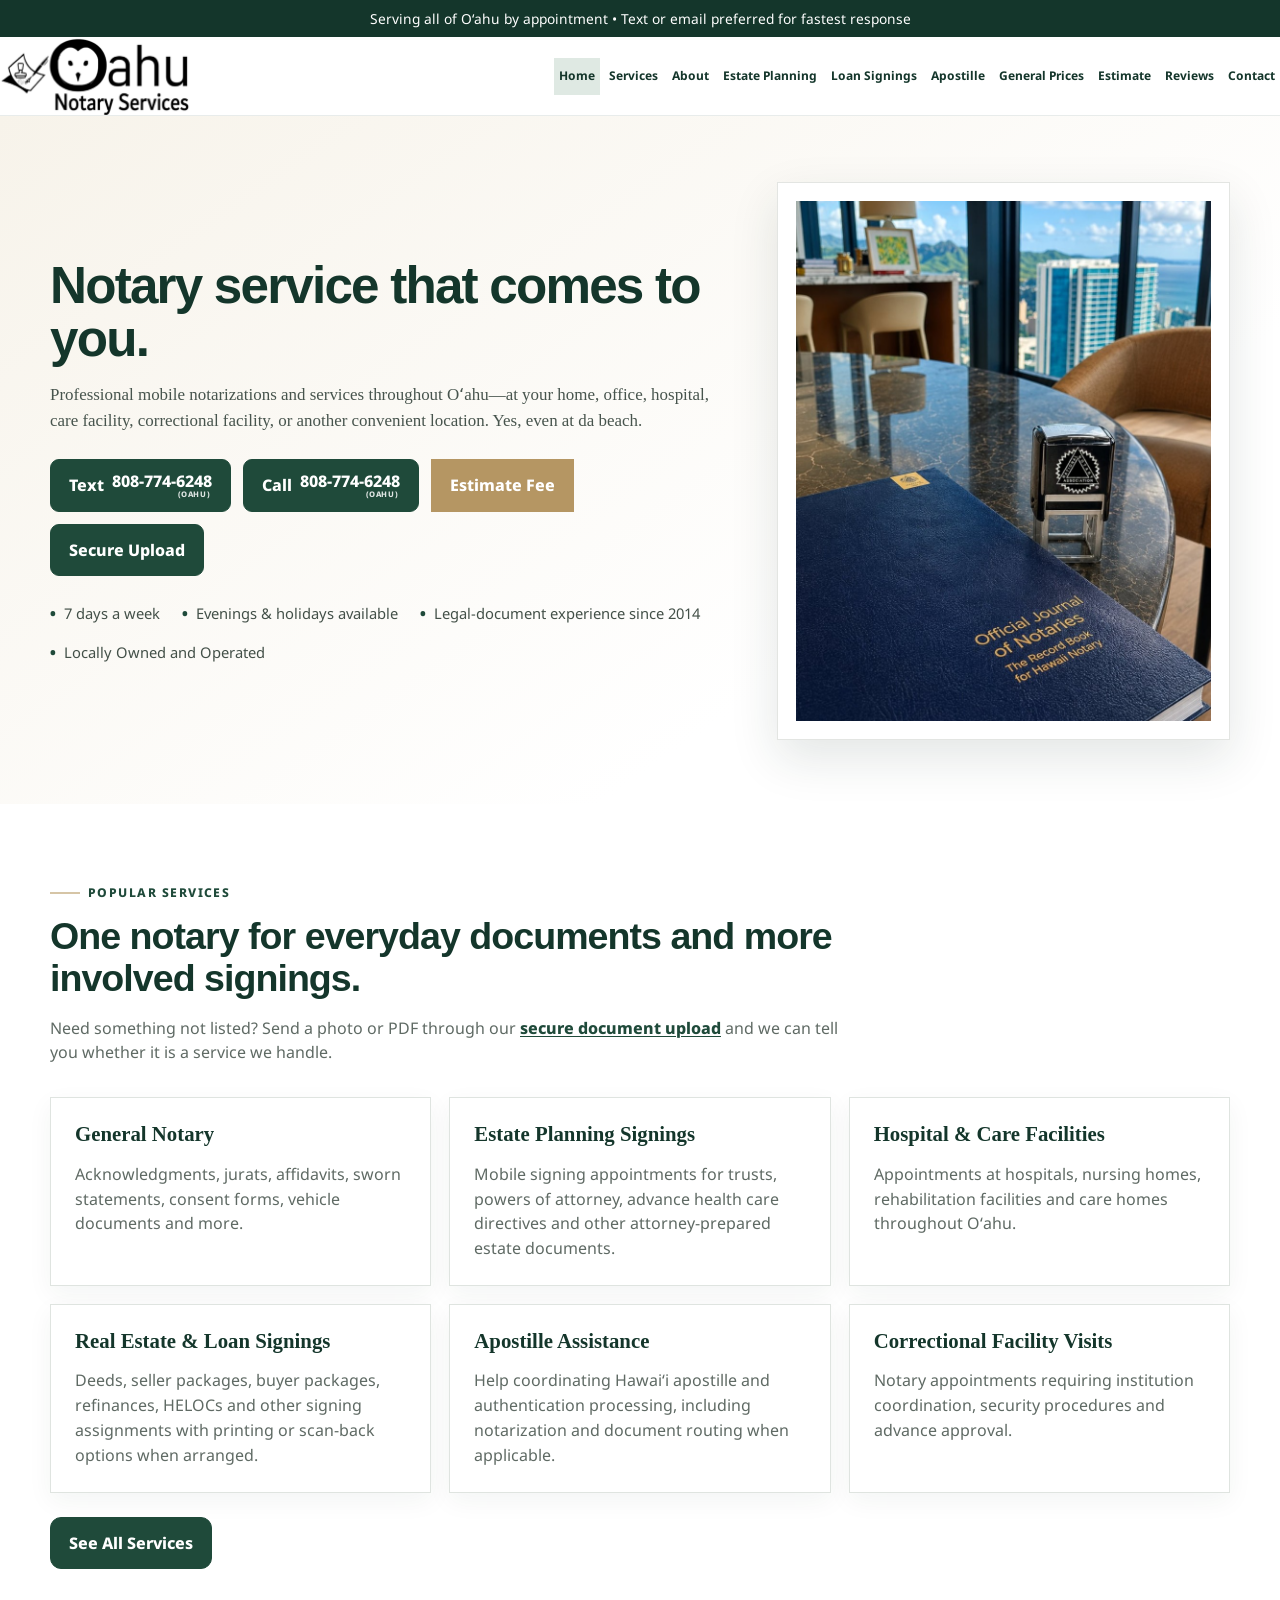
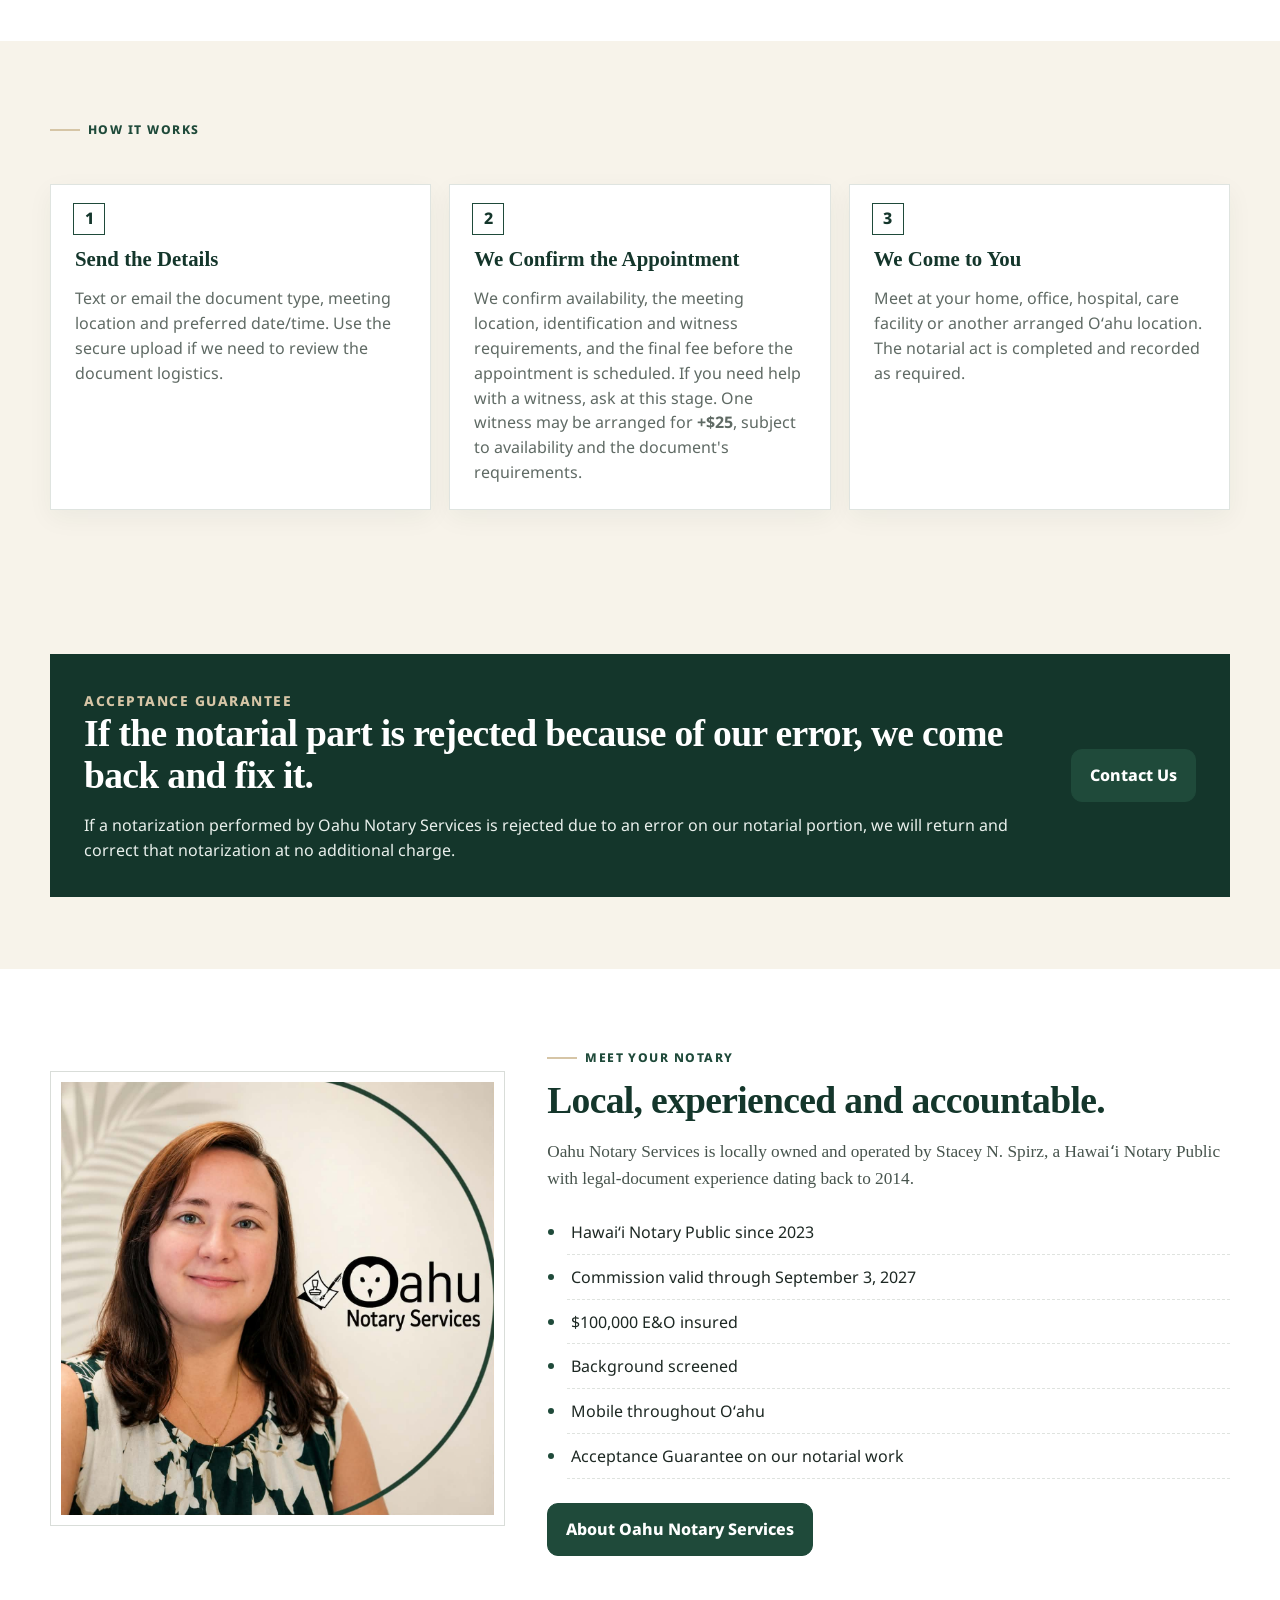
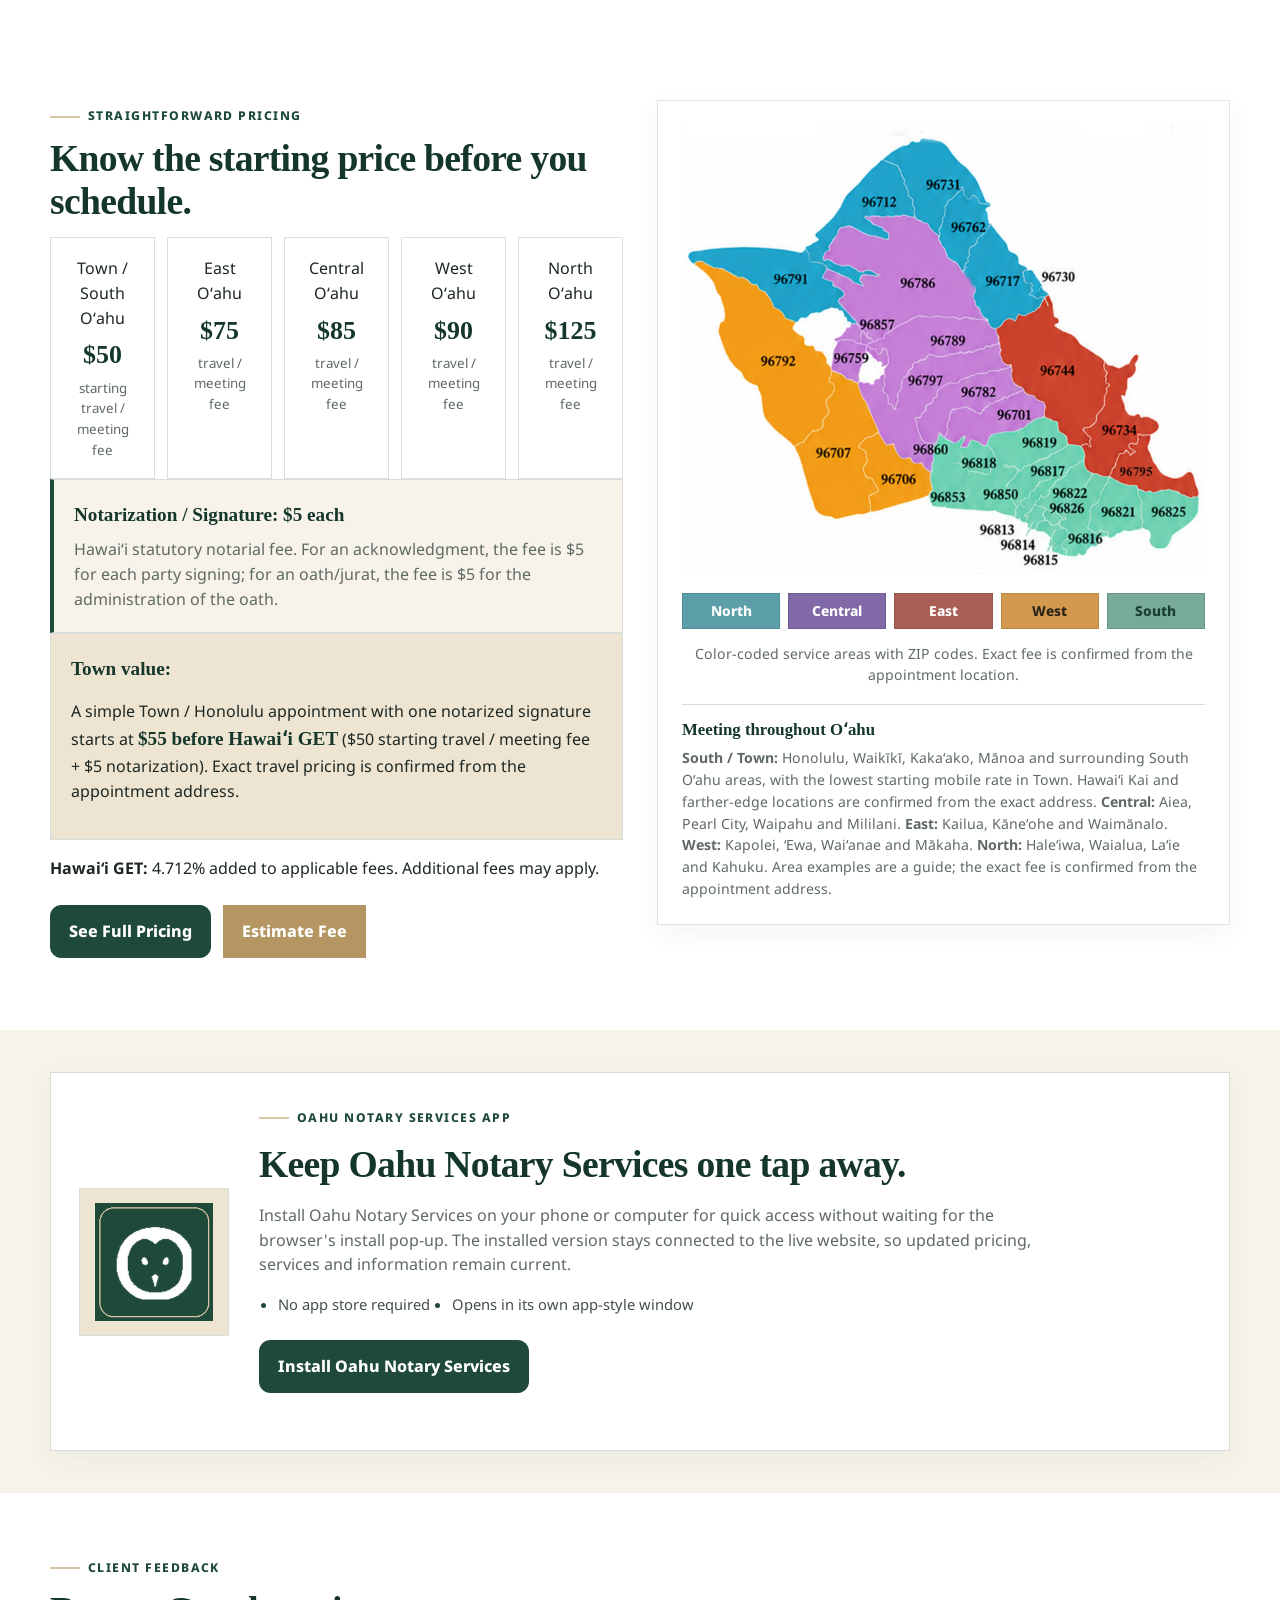
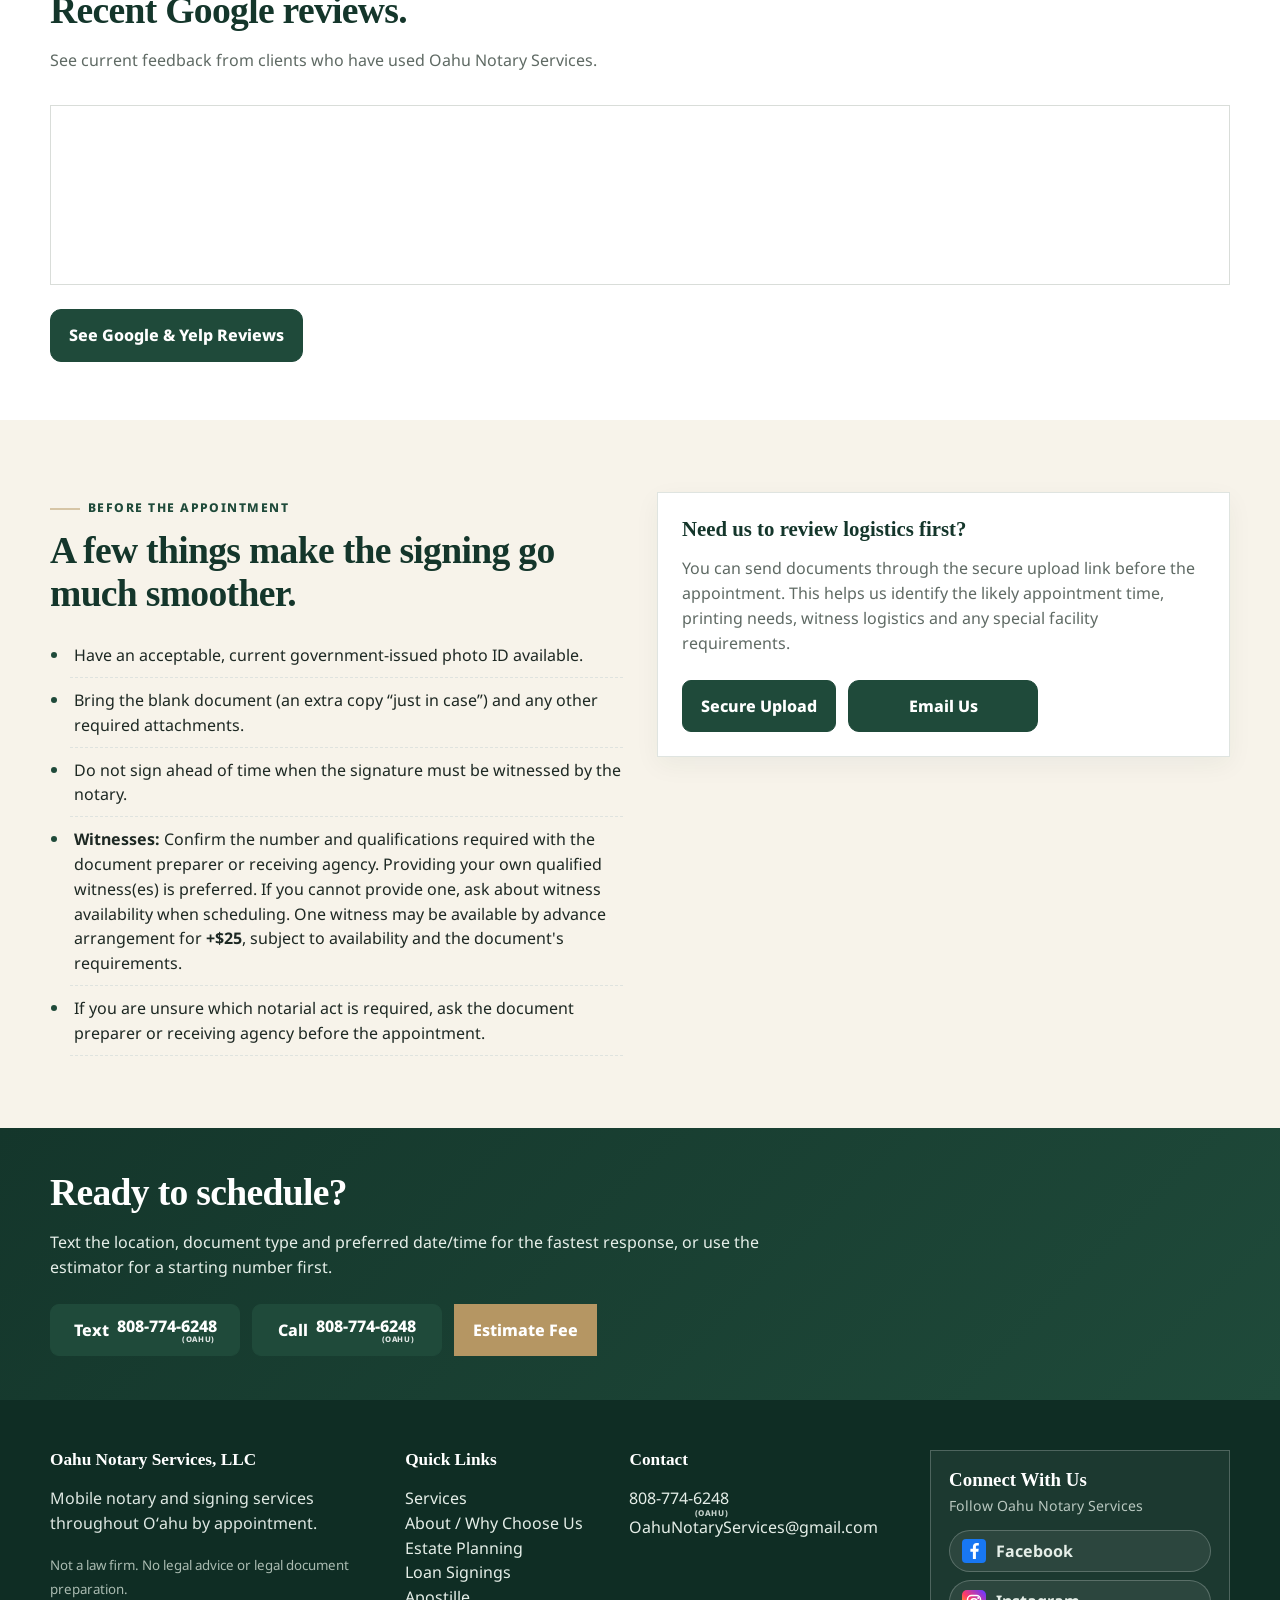
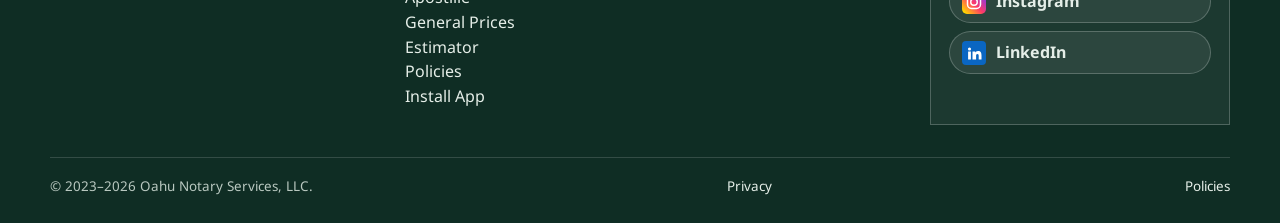
==== commit f6e0ed38: "Add files via upload" ====
--- a/index.html
+++ b/index.html
@@ -2,25 +2,25 @@
 
 <html lang="en"><head><meta charset="utf-8"/><meta content="width=device-width,initial-scale=1" name="viewport"/>
 <title>Oahu Notary Services | Mobile Notary on Oʻahu</title><meta content="Professional mobile notarizations and signing services throughout Oʻahu. Homes, offices, hospitals, care facilities, correctional facilities and convenient meeting locations. Call or text 808-774-6248." name="description"/><link href="https://www.oahunotaryservices.com/" rel="canonical"/><meta content="#1f4a3a" name="theme-color"/>
-<link href="favicon.ico?v=20260908aa" rel="icon" sizes="any"/>
-<link href="assets/img/favicon-32.png?v=20260908aa" rel="icon" sizes="32x32" type="image/png"/>
-<link href="assets/img/favicon-16.png?v=20260908aa" rel="icon" sizes="16x16" type="image/png"/>
-<link href="assets/img/apple-touch-icon.png?v=20260908aa" rel="apple-touch-icon" sizes="180x180"/>
-<link href="manifest.webmanifest?v=20260908aa" rel="manifest"/>
+<link href="favicon.ico?v=20260916b" rel="icon" sizes="any"/>
+<link href="assets/img/favicon-32.png?v=20260916b" rel="icon" sizes="32x32" type="image/png"/>
+<link href="assets/img/favicon-16.png?v=20260916b" rel="icon" sizes="16x16" type="image/png"/>
+<link href="assets/img/apple-touch-icon.png?v=20260916b" rel="apple-touch-icon" sizes="180x180"/>
+<link href="manifest.webmanifest?v=20260916b" rel="manifest"/>
 <meta content="Oahu Notary Services" name="application-name"/>
 <meta content="Oahu Notary Services" name="apple-mobile-web-app-title"/>
 <meta content="#1F4A3A" name="msapplication-TileColor"/>
-<meta content="assets/img/ons-brand-icon-192.png?v=20260908aa" name="msapplication-TileImage"/>
+<meta content="assets/img/ons-brand-icon-192.png?v=20260916b" name="msapplication-TileImage"/>
 <meta content="yes" name="mobile-web-app-capable"/>
 <meta content="yes" name="apple-mobile-web-app-capable"/>
 <meta content="black-translucent" name="apple-mobile-web-app-status-bar-style"/>
-<link href="assets/css/styles.css?v=20260908aa" rel="stylesheet"/><script type="application/ld+json">{"@context": "https://schema.org", "@type": ["LocalBusiness", "ProfessionalService"], "name": "Oahu Notary Services, LLC", "url": "https://www.oahunotaryservices.com/", "telephone": "+1-808-774-6248", "email": "OahuNotaryServices@gmail.com", "image": "https://www.oahunotaryservices.com/assets/img/stacey-oahu-notary.jpg", "logo": "https://www.oahunotaryservices.com/assets/img/oahu-notary-logo.png", "description": "Mobile notary, estate-planning signing, loan-signing and apostille-assistance services throughout Oʻahu, Hawaiʻi.", "areaServed": {"@type": "AdministrativeArea", "name": "Oʻahu, Hawaiʻi"}, "sameAs": ["https://www.facebook.com/OahuNotaryServices", "https://www.instagram.com/OahuNotaryServices", "https://www.linkedin.com/company/oahunotaryservices/"], "priceRange": "$$"}</script></head><body><a class="skip-link" href="#main">Skip to content</a>
+<link href="assets/css/styles.css?v=20260916b" rel="stylesheet"/><script type="application/ld+json">{"@context": "https://schema.org", "@type": ["LocalBusiness", "ProfessionalService"], "name": "Oahu Notary Services, LLC", "url": "https://www.oahunotaryservices.com/", "telephone": "+1-808-774-6248", "email": "OahuNotaryServices@gmail.com", "image": "https://www.oahunotaryservices.com/assets/img/stacey-oahu-notary.jpg", "logo": "https://www.oahunotaryservices.com/assets/img/oahu-notary-logo.png", "description": "Mobile notary, estate-planning signing, loan-signing and apostille-assistance services throughout Oʻahu, Hawaiʻi.", "areaServed": {"@type": "AdministrativeArea", "name": "Oʻahu, Hawaiʻi"}, "sameAs": ["https://www.facebook.com/OahuNotaryServices", "https://www.instagram.com/OahuNotaryServices", "https://www.linkedin.com/company/oahunotaryservices/"], "priceRange": "$$"}</script></head><body><a class="skip-link" href="#main">Skip to content</a>
 <div class="topbar">Serving all of Oʻahu by appointment • Text or email preferred for fastest response</div>
 <header class="site-header">
 <div class="container nav">
-<a aria-label="Oahu Notary Services home" class="brand" href="index.html"><img alt="Oahu Notary Services" src="assets/img/oahu-notary-logo.png?v=20260908aa"/></a>
+<a aria-label="Oahu Notary Services home" class="brand" href="index.html"><img alt="Oahu Notary Services" src="assets/img/oahu-notary-logo.png?v=20260916b"/></a>
 <button aria-controls="mainNav" aria-expanded="false" class="menu-toggle" type="button">Menu</button>
-<nav aria-label="Main navigation" class="nav-links" id="mainNav"><a class="active" href="index.html">Home</a><a href="services.html">Services</a><a href="about.html">About</a><a href="estate.html">Estate Planning</a><a href="loan-signings.html">Loan Signings</a><a href="apostille.html">Apostille</a><a href="pricing.html">Pricing</a><a href="estimate.html">Estimate</a><a href="reviews.html">Reviews</a><a href="contact.html">Contact</a></nav>
+<nav aria-label="Main navigation" class="nav-links" id="mainNav"><a class="active" href="index.html">Home</a><a href="services.html">Services</a><a href="about.html">About</a><a href="estate.html">Estate Planning</a><a href="loan-signings.html">Loan Signings</a><a href="apostille.html">Apostille</a><a href="pricing.html">General Prices</a><a href="estimate.html">Estimate</a><a href="reviews.html">Reviews</a><a href="contact.html">Contact</a></nav>
 </div>
 </header>
 <main id="main">
@@ -29,7 +29,7 @@
 <p class="lede">Professional mobile notarizations and services throughout Oʻahu—at your home, office, hospital, care facility, correctional facility, or another convenient location. Yes, even at da beach.</p>
 <div class="hero-actions"><a class="btn btn-contact" data-text-link="">Text</a><a class="btn btn-contact" data-phone-link="">Call</a><a class="btn btn-estimate" href="estimate.html">Estimate Fee</a><a class="btn btn-upload" data-upload-link="" rel="noopener" target="_blank">Secure Upload</a></div>
 <div class="trust-line"><span>7 days a week</span><span>Evenings &amp; holidays available</span><span>Legal-document experience since 2014</span><span>Locally Owned and Operated</span></div>
-</div><div class="hero-card"><img alt="Hawaiʻi notary journal and notary stamp with an Oʻahu view" class="home-hero-photo" src="assets/img/home-notary-journal.jpg?v=20260908aa"/></div></div></section>
+</div><div class="hero-card"><img alt="Hawaiʻi notary journal and notary stamp with an Oʻahu view" class="home-hero-photo" src="assets/img/home-notary-journal.jpg?v=20260916b"/></div></div></section>
 <section class="section"><div class="container">
 <div class="section-head"><span class="eyebrow">Popular Services</span><h2 class="title-font compact-heading">One notary for everyday documents and more involved signings.</h2><p>Need something not listed? Send a photo or PDF through our <a class="text-link" data-upload-link="" rel="noopener" target="_blank">secure document upload</a> and we can tell you whether it is a service we handle.</p></div>
 <div class="grid-3">
@@ -40,17 +40,17 @@
 <a class="card card-link service-card" href="apostille.html"><h3>Apostille Assistance</h3><p>Help coordinating Hawaiʻi apostille and authentication processing, including notarization and document routing when applicable.</p></a>
 <article class="card service-card"><h3>Correctional Facility Visits</h3><p>Notary appointments requiring institution coordination, security procedures and advance approval.</p></article>
 </div><div class="button-row"><a class="btn btn-general" href="services.html">See All Services</a></div>
-</div></section><section class="section alt how-it-works"><div class="container"><div class="section-head"><span class="eyebrow">How It Works</span><h2 class="compact-heading">Simple from the first message to the finished notarization.</h2></div><div class="grid-3"><div class="card process-card"><span class="process-step">1</span><h3>Send the Details</h3><p>Text or email the document type, meeting location and preferred date/time. Use the secure upload if we need to review the document logistics.</p></div><div class="card process-card"><span class="process-step">2</span><h3>We Confirm the Appointment</h3><p>We confirm availability, the meeting location, identification and witness requirements, and the final fee before the appointment is scheduled. If you need help with a witness, ask at this stage. One witness may be arranged for <strong>+$25</strong>, subject to availability and the document's requirements.</p></div><div class="card process-card"><span class="process-step">3</span><h3>We Come to You</h3><p>Meet at your home, office, hospital, care facility or another arranged Oʻahu location. The notarial act is completed and recorded as required.</p></div></div></div></section>
-<section class="section alt"><div class="container"><div class="guarantee"><div><span class="kicker" style="color:#d6c5a6">Acceptance Guarantee</span><h2 class="compact-heading">If the notarial part is rejected because of our error, we come back and fix it.</h2><p>If a notarization performed by Oahu Notary Services is rejected due to an error on our notarial portion, we will return and correct that notarization at no additional charge.</p></div><a class="btn btn-general" href="contact.html">Contact Us</a></div></div></section><section class="section"><div class="container about-preview-grid"><div class="about-preview-photo"><img alt="Stacey, owner and Hawaiʻi Notary Public for Oahu Notary Services" src="assets/img/stacey-oahu-notary.jpg?v=20260908aa"/></div><div><span class="eyebrow">Meet Your Notary</span><h2 class="compact-heading">Local, experienced and accountable.</h2><p class="subheading">Oahu Notary Services is locally owned and operated by Stacey N. Spirz, a Hawaiʻi Notary Public with legal-document experience dating back to 2014.</p><ul class="list-clean trust-bullets"><li>Hawaiʻi Notary Public since 2023</li><li>Commission valid through September 3, 2027</li><li>$100,000 E&amp;O insured</li><li>Background screened</li><li>Mobile throughout Oʻahu</li><li>Acceptance Guarantee on our notarial work</li></ul><div class="button-row"><a class="btn btn-general" href="about.html">About Oahu Notary Services</a></div></div></div></section>
+</div></section><section class="section alt how-it-works"><div class="container"><div class="section-head"><span class="eyebrow">How It Works</span></div><div class="grid-3"><div class="card process-card"><span class="process-step">1</span><h3>Send the Details</h3><p>Text or email the document type, meeting location and preferred date/time. Use the secure upload if we need to review the document logistics.</p></div><div class="card process-card"><span class="process-step">2</span><h3>We Confirm the Appointment</h3><p>We confirm availability, the meeting location, identification and witness requirements, and the final fee before the appointment is scheduled. If you need help with a witness, ask at this stage. One witness may be arranged for <strong>+$25</strong>, subject to availability and the document's requirements.</p></div><div class="card process-card"><span class="process-step">3</span><h3>We Come to You</h3><p>Meet at your home, office, hospital, care facility or another arranged Oʻahu location. The notarial act is completed and recorded as required.</p></div></div></div></section>
+<section class="section alt"><div class="container"><div class="guarantee"><div><span class="kicker" style="color:#d6c5a6">Acceptance Guarantee</span><h2 class="compact-heading">If the notarial part is rejected because of our error, we come back and fix it.</h2><p>If a notarization performed by Oahu Notary Services is rejected due to an error on our notarial portion, we will return and correct that notarization at no additional charge.</p></div><a class="btn btn-general" href="contact.html">Contact Us</a></div></div></section><section class="section"><div class="container about-preview-grid"><div class="about-preview-photo"><img alt="Stacey, owner and Hawaiʻi Notary Public for Oahu Notary Services" src="assets/img/stacey-oahu-notary.jpg?v=20260916b"/></div><div><span class="eyebrow">Meet Your Notary</span><h2 class="compact-heading">Local, experienced and accountable.</h2><p class="subheading">Oahu Notary Services is locally owned and operated by Stacey N. Spirz, a Hawaiʻi Notary Public with legal-document experience dating back to 2014.</p><ul class="list-clean trust-bullets"><li>Hawaiʻi Notary Public since 2023</li><li>Commission valid through September 3, 2027</li><li>$100,000 E&amp;O insured</li><li>Background screened</li><li>Mobile throughout Oʻahu</li><li>Acceptance Guarantee on our notarial work</li></ul><div class="button-row"><a class="btn btn-general" href="about.html">About Oahu Notary Services</a></div></div></div></section>
 <section class="section"><div class="container two-col"><div>
 <span class="eyebrow">Straightforward Pricing</span><h2 class="compact-heading">Know the starting price before you schedule.</h2>
-<p class="subheading">Standard mobile pricing separates the travel / meeting / appointment-time fee from the Hawaiʻi notarial fee.</p>
+
 <div class="price-grid home-price-grid"><div class="price-pill">Town / South Oʻahu<strong>$50</strong><small>starting travel / meeting fee</small></div><div class="price-pill">East Oʻahu<strong>$75</strong><small>travel / meeting fee</small></div><div class="price-pill">Central Oʻahu<strong>$85</strong><small>travel / meeting fee</small></div><div class="price-pill">West Oʻahu<strong>$90</strong><small>travel / meeting fee</small></div><div class="price-pill">North Oʻahu<strong>$125</strong><small>travel / meeting fee</small></div></div>
 <div class="pricing-note notarial-fee-highlight"><strong>Notarization / Signature: $5 each</strong><p>Hawaiʻi statutory notarial fee. For an acknowledgment, the fee is $5 for each party signing; for an oath/jurat, the fee is $5 for the administration of the oath.</p></div>
 <div class="pricing-note"><strong>Town value:</strong><p>A simple Town / Honolulu appointment with one notarized signature starts at <strong>$55 before Hawaiʻi GET</strong> ($50 starting travel / meeting fee + $5 notarization). Exact travel pricing is confirmed from the appointment address.</p></div>
 <p><strong>Hawaiʻi GET: </strong>4.712% added to applicable fees. Additional fees may apply.</p>
 <div class="button-row"><a class="btn btn-general" href="pricing.html">See Full Pricing</a><a class="btn btn-estimate" href="estimate.html">Estimate Fee</a></div>
-</div><div class="map-wrap"><img alt="Color-coded Oʻahu service-area map with ZIP codes" class="service-map-img" src="assets/img/oahu-zip-service-map.png?v=20260908aa"/><div aria-label="Oʻahu service area color legend" class="map-legend">
+</div><div class="map-wrap"><img alt="Color-coded Oʻahu service-area map with ZIP codes" class="service-map-img" src="assets/img/oahu-zip-service-map.png?v=20260916b"/><div aria-label="Oʻahu service area color legend" class="map-legend">
 <span class="map-legend-chip north">North</span>
 <span class="map-legend-chip central">Central</span>
 <span class="map-legend-chip east">East</span>
@@ -59,7 +59,7 @@
 </div><p class="map-caption">Color-coded service areas with ZIP codes. Exact fee is confirmed from the appointment location.</p><div class="service-area-text"><h3>Meeting throughout Oʻahu</h3><p><strong>South / Town:</strong> Honolulu, Waikīkī, Kakaʻako, Mānoa and surrounding South Oʻahu areas, with the lowest starting mobile rate in Town. Hawaiʻi Kai and farther-edge locations are confirmed from the exact address. <strong>Central:</strong> Aiea, Pearl City, Waipahu and Mililani. <strong>East:</strong> Kailua, Kāneʻohe and Waimānalo. <strong>West:</strong> Kapolei, ʻEwa, Waiʻanae and Mākaha. <strong>North:</strong> Haleʻiwa, Waialua, Laʻie and Kahuku. Area examples are a guide; the exact fee is confirmed from the appointment address.</p></div></div></div></section>
 <section class="section app-install-section" id="install-app"><div class="container">
 <div class="app-install-card">
-<div class="app-install-brand"><img alt="Oahu Notary Services app icon" src="assets/img/ons-brand-icon-192.png?v=20260908aa"/></div>
+<div class="app-install-brand"><img alt="Oahu Notary Services app icon" src="assets/img/ons-brand-icon-192.png?v=20260916b"/></div>
 <div class="app-install-copy"><span class="eyebrow">Oahu Notary Services App</span><h2 class="compact-heading">Keep Oahu Notary Services one tap away.</h2>
 <p>Install Oahu Notary Services on your phone or computer for quick access without waiting for the browser's install pop-up. The installed version stays connected to the live website, so updated pricing, services and information remain current.</p>
 <ul class="app-install-benefits"><li>No app store required</li><li>Opens in its own app-style window</li></ul>
@@ -73,8 +73,8 @@
 <section class="cta-band"><div class="container"><h2 class="compact-heading">Ready to schedule?</h2><p>Text the location, document type and preferred date/time for the fastest response, or use the estimator for a starting number first.</p><div class="button-row contact-actions"><a class="btn btn-contact" data-text-link="">Text</a><a class="btn btn-contact" data-phone-link="">Call</a><a class="btn btn-estimate" href="estimate.html">Estimate Fee</a></div></div></section>
 </main><footer class="footer"><div class="container"><div class="footer-grid">
 <div class="footer-brand"><h3>Oahu Notary Services, LLC</h3><p>Mobile notary and signing services throughout Oʻahu by appointment.</p><small>Not a law firm. No legal advice or legal document preparation.</small></div>
-<div><h3>Quick Links</h3><p><a href="services.html">Services</a><br/><a href="about.html">About / Why Choose Us</a><br/><a href="estate.html">Estate Planning</a><br/><a href="loan-signings.html">Loan Signings</a><br/><a href="apostille.html">Apostille</a><br/><a href="pricing.html">Pricing</a><br/><a href="estimate.html">Estimator</a><br/><a href="policies.html">Policies</a><br/><a href="index.html#install-app">Install App</a></p></div>
+<div><h3>Quick Links</h3><p><a href="services.html">Services</a><br/><a href="about.html">About / Why Choose Us</a><br/><a href="estate.html">Estate Planning</a><br/><a href="loan-signings.html">Loan Signings</a><br/><a href="apostille.html">Apostille</a><br/><a href="pricing.html">General Prices</a><br/><a href="estimate.html">Estimator</a><br/><a href="policies.html">Policies</a><br/><a href="index.html#install-app">Install App</a></p></div>
 <div class="footer-contact"><h3>Contact</h3><p><a data-phone-link="">808-774-6248</a><br/><a data-email-link="">OahuNotaryServices@gmail.com</a></p></div>
-<div class="footer-connect"><h3 class="connect-title">Connect With Us</h3><p class="connect-copy">Follow Oahu Notary Services</p><div class="social-links"><a class="social-link" href="https://www.facebook.com/OahuNotaryServices" rel="noopener" target="_blank"><img alt="" src="assets/img/social-facebook.svg?v=20260908aa"/>Facebook</a><a class="social-link" href="https://www.instagram.com/OahuNotaryServices" rel="noopener" target="_blank"><img alt="" src="assets/img/social-instagram.svg?v=20260908aa"/>Instagram</a><a class="social-link" href="https://www.linkedin.com/company/oahunotaryservices/" rel="noopener" target="_blank"><img alt="" src="assets/img/social-linkedin.svg?v=20260908aa"/>LinkedIn</a></div></div>
+<div class="footer-connect"><h3 class="connect-title">Connect With Us</h3><p class="connect-copy">Follow Oahu Notary Services</p><div class="social-links"><a class="social-link" href="https://www.facebook.com/OahuNotaryServices" rel="noopener" target="_blank"><img alt="" src="assets/img/social-facebook.svg?v=20260916b"/>Facebook</a><a class="social-link" href="https://www.instagram.com/OahuNotaryServices" rel="noopener" target="_blank"><img alt="" src="assets/img/social-instagram.svg?v=20260916b"/>Instagram</a><a class="social-link" href="https://www.linkedin.com/company/oahunotaryservices/" rel="noopener" target="_blank"><img alt="" src="assets/img/social-linkedin.svg?v=20260916b"/>LinkedIn</a></div></div>
 </div><div class="footer-bottom"><span>© 2023–<span data-year="">2026</span> Oahu Notary Services, LLC.</span><a href="privacy.html">Privacy</a><a href="policies.html">Policies</a></div></div></footer>
-<script defer="True" src="https://widgets.sociablekit.com/google-reviews/widget.js"></script><script src="assets/js/site.js?v=20260908aa"></script></body></html>+<script defer="True" src="https://widgets.sociablekit.com/google-reviews/widget.js"></script><script src="assets/js/site.js?v=20260916b"></script></body></html>
--- a/assets/css/styles.css
+++ b/assets/css/styles.css
@@ -555,3 +555,123 @@
 .pricing-competitive-note{
   margin-top:22px;
 }
+
+
+/* V5.10 form, button and discounts cleanup */
+:root{--sand-button:#b59663}
+.btn{border-radius:0!important;box-shadow:none!important}
+.btn:hover{transform:translateY(-1px)}
+.btn-contact{background:var(--green)!important;border:1px solid var(--green)!important;color:#fff!important;border-radius:11px!important;box-shadow:none!important}
+.btn-contact:hover{box-shadow:0 12px 22px rgba(20,54,43,.20)!important}
+.btn-upload{background:var(--green)!important;border:1px solid var(--green)!important;color:#fff!important;border-radius:0!important;box-shadow:none!important}
+.btn-upload:hover{box-shadow:0 12px 22px rgba(20,54,43,.20)!important}
+.btn-estimate{background:var(--sand-button)!important;border:1px solid var(--sand-button)!important;color:#fff!important;border-radius:0!important;box-shadow:none!important}
+.btn-estimate:hover{box-shadow:0 12px 22px rgba(20,54,43,.18)!important}
+.button-row.contact-actions{align-items:center}
+.checkbox-line,.checkbox-panel{display:flex!important;align-items:flex-start!important;gap:12px!important;width:100%!important;max-width:100%!important}
+.checkbox-panel{padding:14px 16px;border:1px solid var(--line);background:#fbfcfa}
+.checkbox-line input,.checkbox-panel input{flex:0 0 auto!important;width:18px!important;height:18px!important;margin:2px 0 0 0!important}
+.checkbox-line span,.checkbox-panel span{display:block!important;flex:1 1 auto!important;max-width:none!important;min-width:0!important;color:var(--ink)!important;font-weight:700}
+.checkbox-line small,.checkbox-panel small{display:block!important;margin-top:4px!important;color:var(--muted)!important;font-weight:400!important}
+.checkbox-line a,.checkbox-panel a{color:var(--green)!important;font-weight:800!important}
+.field.full .checkbox-panel,.field.full .checkbox-line{grid-column:1/-1}
+.discounts-grid{display:grid;grid-template-columns:repeat(2, minmax(0,1fr));gap:18px;margin-top:18px}
+.discount-card{border:1px solid var(--line);background:#fff;padding:22px;box-shadow:0 8px 24px rgba(20,54,43,.05)}
+.discount-card h3{margin-bottom:8px}
+.discount-card p{margin:0;color:var(--muted)}
+.discount-rules{margin-top:18px}
+.form-card .button-row,.quote-summary .button-row{align-items:center}
+.footer-contact .btn{display:none!important}
+@media(max-width:760px){.discounts-grid{grid-template-columns:1fr}}
+
+
+/* V5.11 — one consistent button system across the entire site */
+.btn{
+  display:inline-flex!important;
+  align-items:center!important;
+  justify-content:center!important;
+  gap:8px!important;
+  font-weight:800!important;
+  text-decoration:none!important;
+  color:#fff!important;
+  transition:transform .18s ease, box-shadow .18s ease, filter .18s ease!important;
+  box-shadow:none!important;
+}
+
+/* General actions and contact actions: brand green, slightly rounded */
+.btn-general,
+.btn-contact{
+  background:var(--green)!important;
+  border:1px solid var(--green)!important;
+  color:#fff!important;
+  border-radius:11px!important;
+}
+.btn-general:hover,
+.btn-contact:hover{
+  box-shadow:0 12px 24px rgba(20,54,43,.22)!important;
+  transform:translateY(-1px)!important;
+}
+
+/* Secure Upload: brand green, square */
+.btn-upload{
+  background:var(--green)!important;
+  border:1px solid var(--green)!important;
+  color:#fff!important;
+  border-radius:0!important;
+}
+.btn-upload:hover{
+  box-shadow:0 12px 24px rgba(20,54,43,.22)!important;
+  transform:translateY(-1px)!important;
+}
+
+/* Estimate Fee: brand tan, square */
+.btn-estimate{
+  background:#b59663!important;
+  border:1px solid #b59663!important;
+  color:#fff!important;
+  border-radius:0!important;
+}
+.btn-estimate:hover{
+  box-shadow:0 12px 24px rgba(79,62,34,.20)!important;
+  transform:translateY(-1px)!important;
+}
+
+.button-row.contact-actions{
+  display:flex!important;
+  flex-wrap:wrap!important;
+  gap:12px!important;
+  align-items:center!important;
+}
+
+/* Text and Call buttons show the actual number, so give them enough room. */
+.button-row.contact-actions .btn-contact{
+  min-width:190px;
+}
+.btn-contact .phone-memory{
+  display:inline-grid!important;
+  white-space:nowrap!important;
+  color:#fff!important;
+}
+.btn-contact .phone-oahu{
+  color:#fff!important;
+}
+
+/* Keep general button text white even in dark CTA sections. */
+.cta-band .btn,
+.guarantee .btn{
+  color:#fff!important;
+}
+
+/* Mobile: stack big contact actions cleanly. */
+@media(max-width:640px){
+  .button-row.contact-actions{
+    display:grid!important;
+    grid-template-columns:1fr!important;
+    width:100%!important;
+  }
+  .button-row.contact-actions .btn,
+  .btn-contact{
+    width:100%!important;
+    min-width:0!important;
+  }
+}
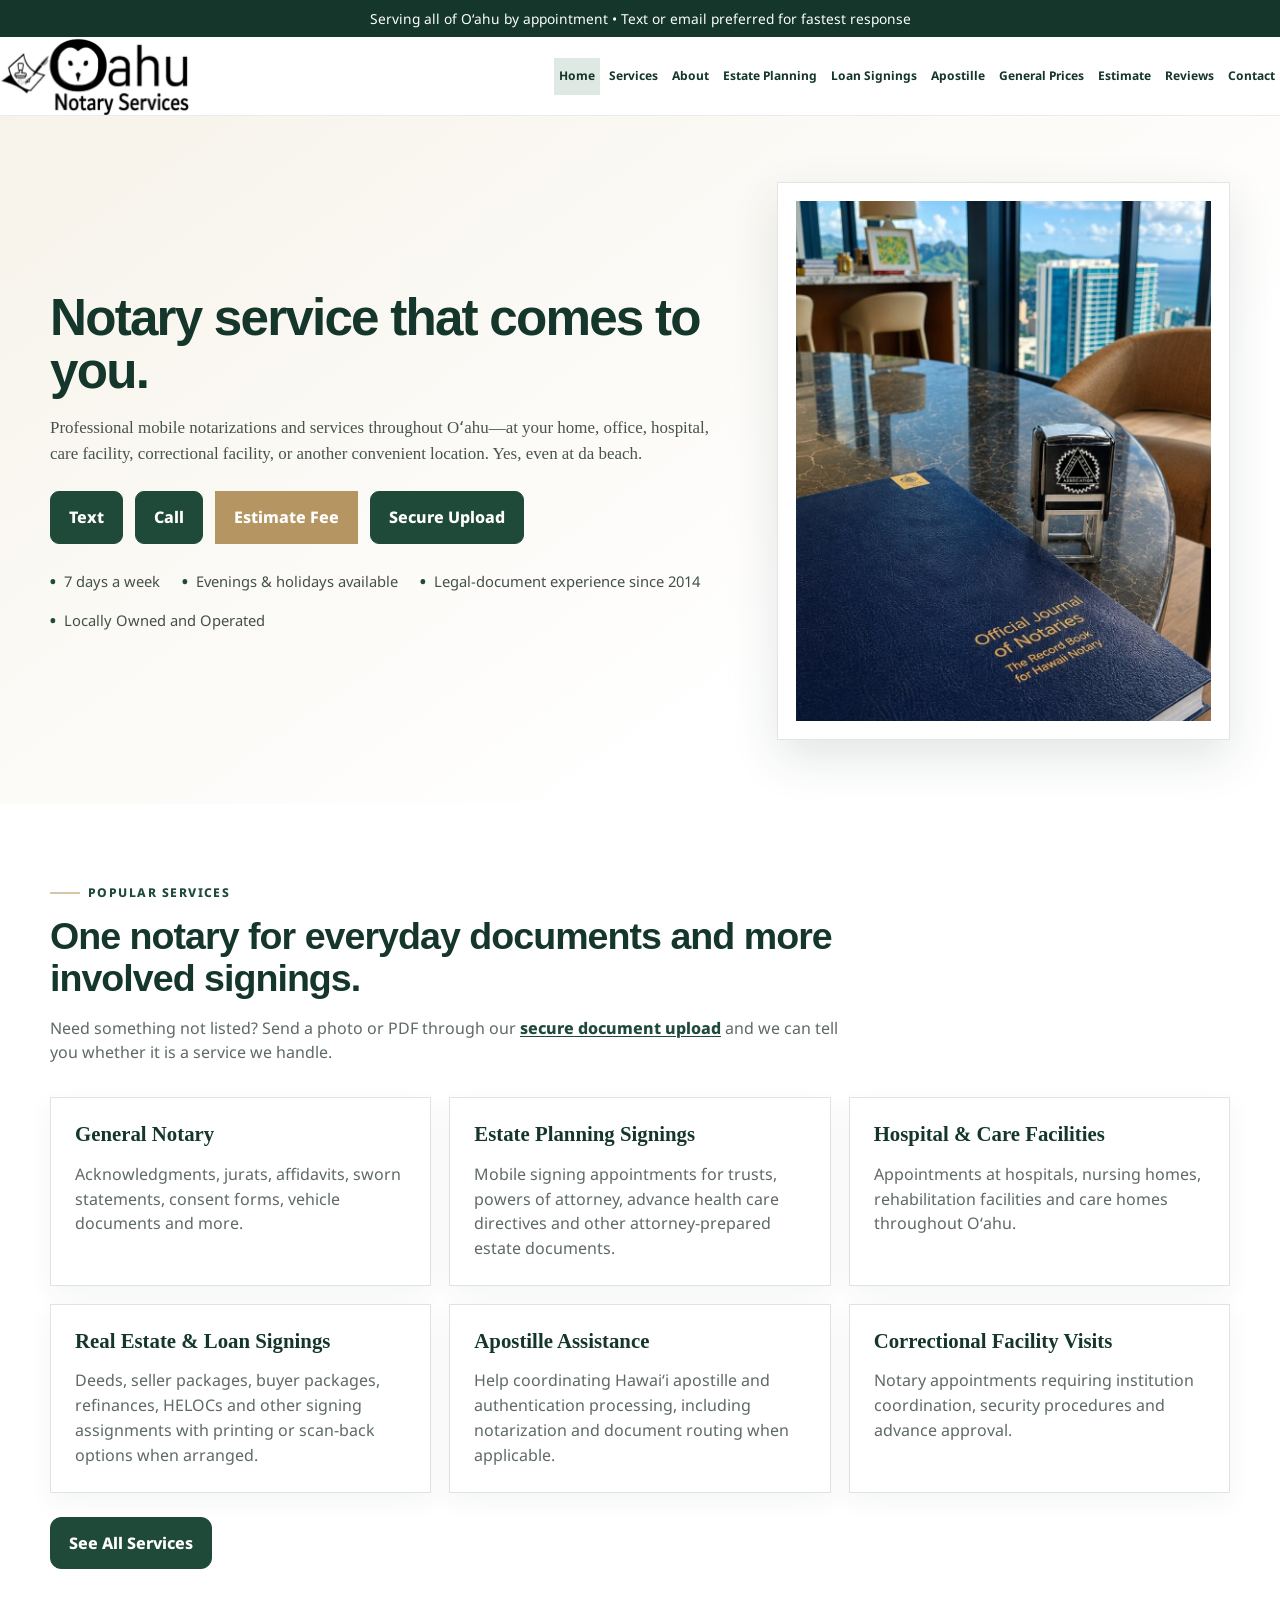
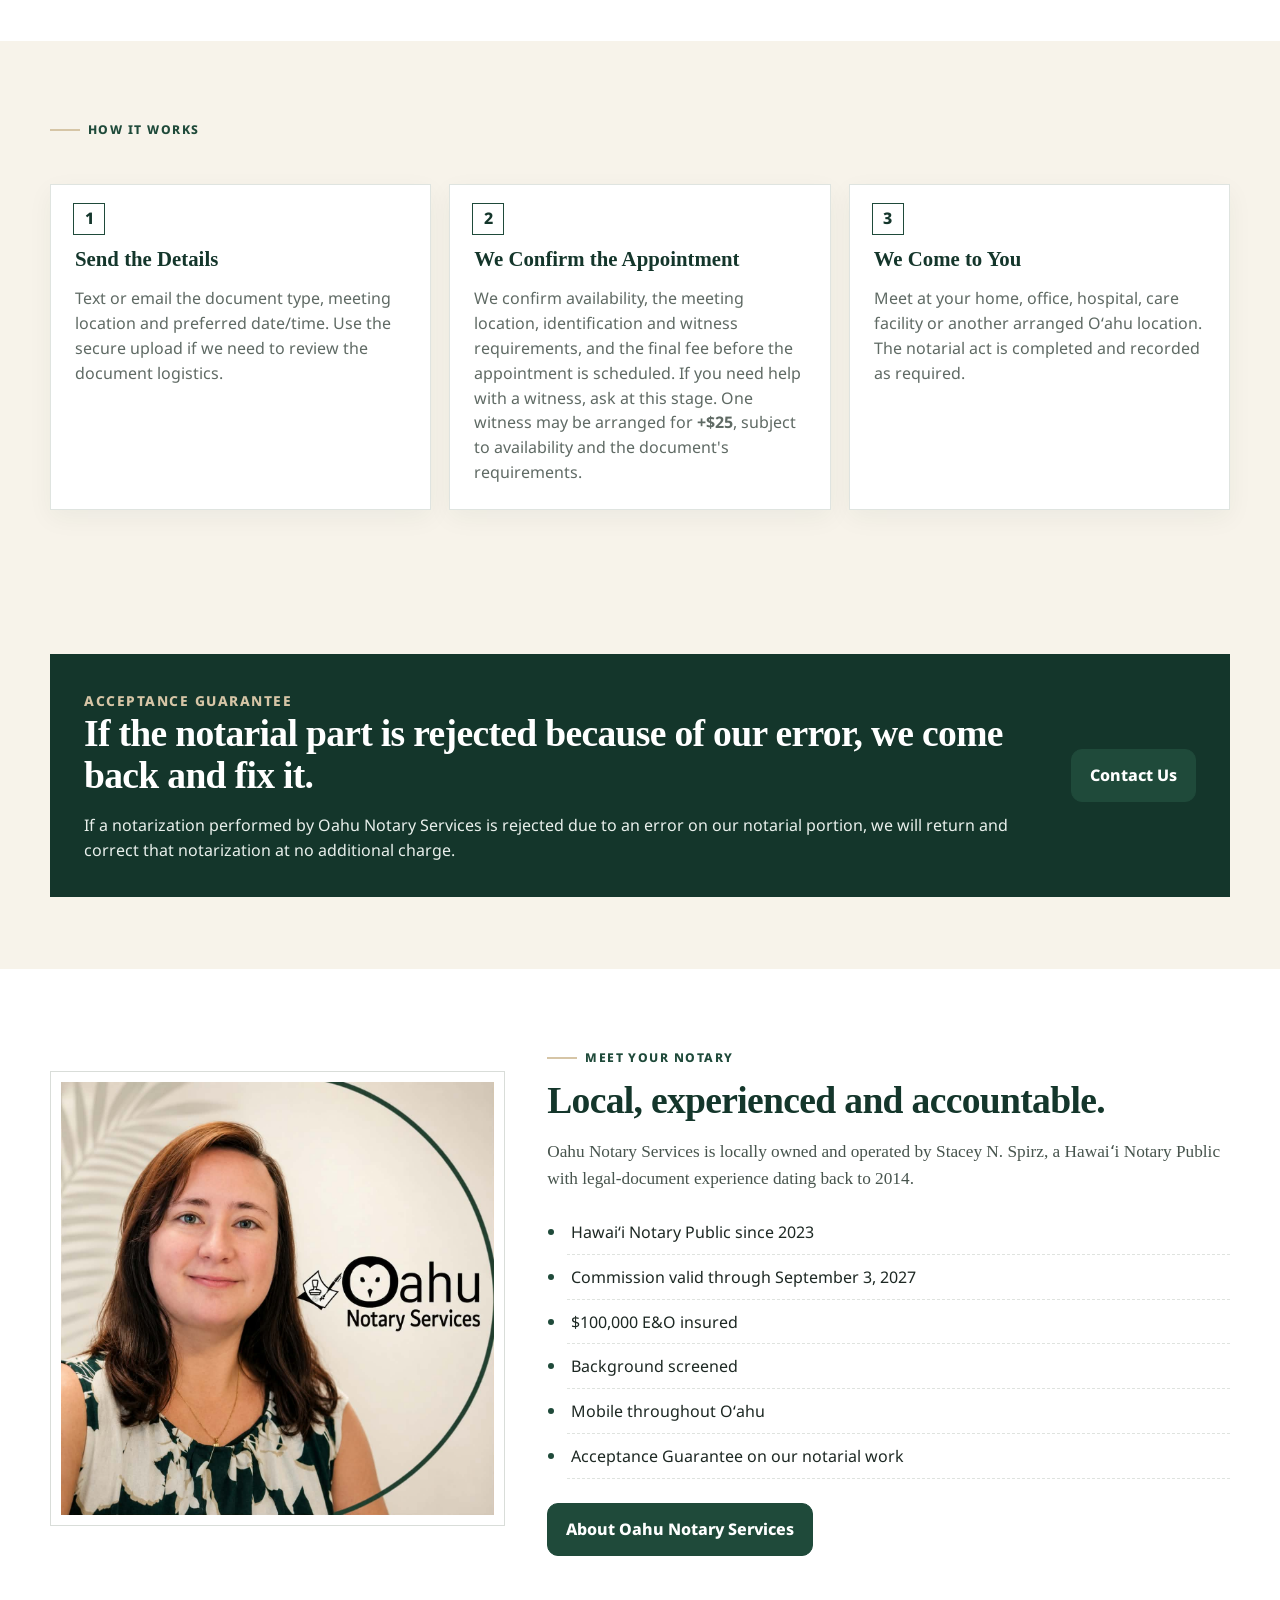
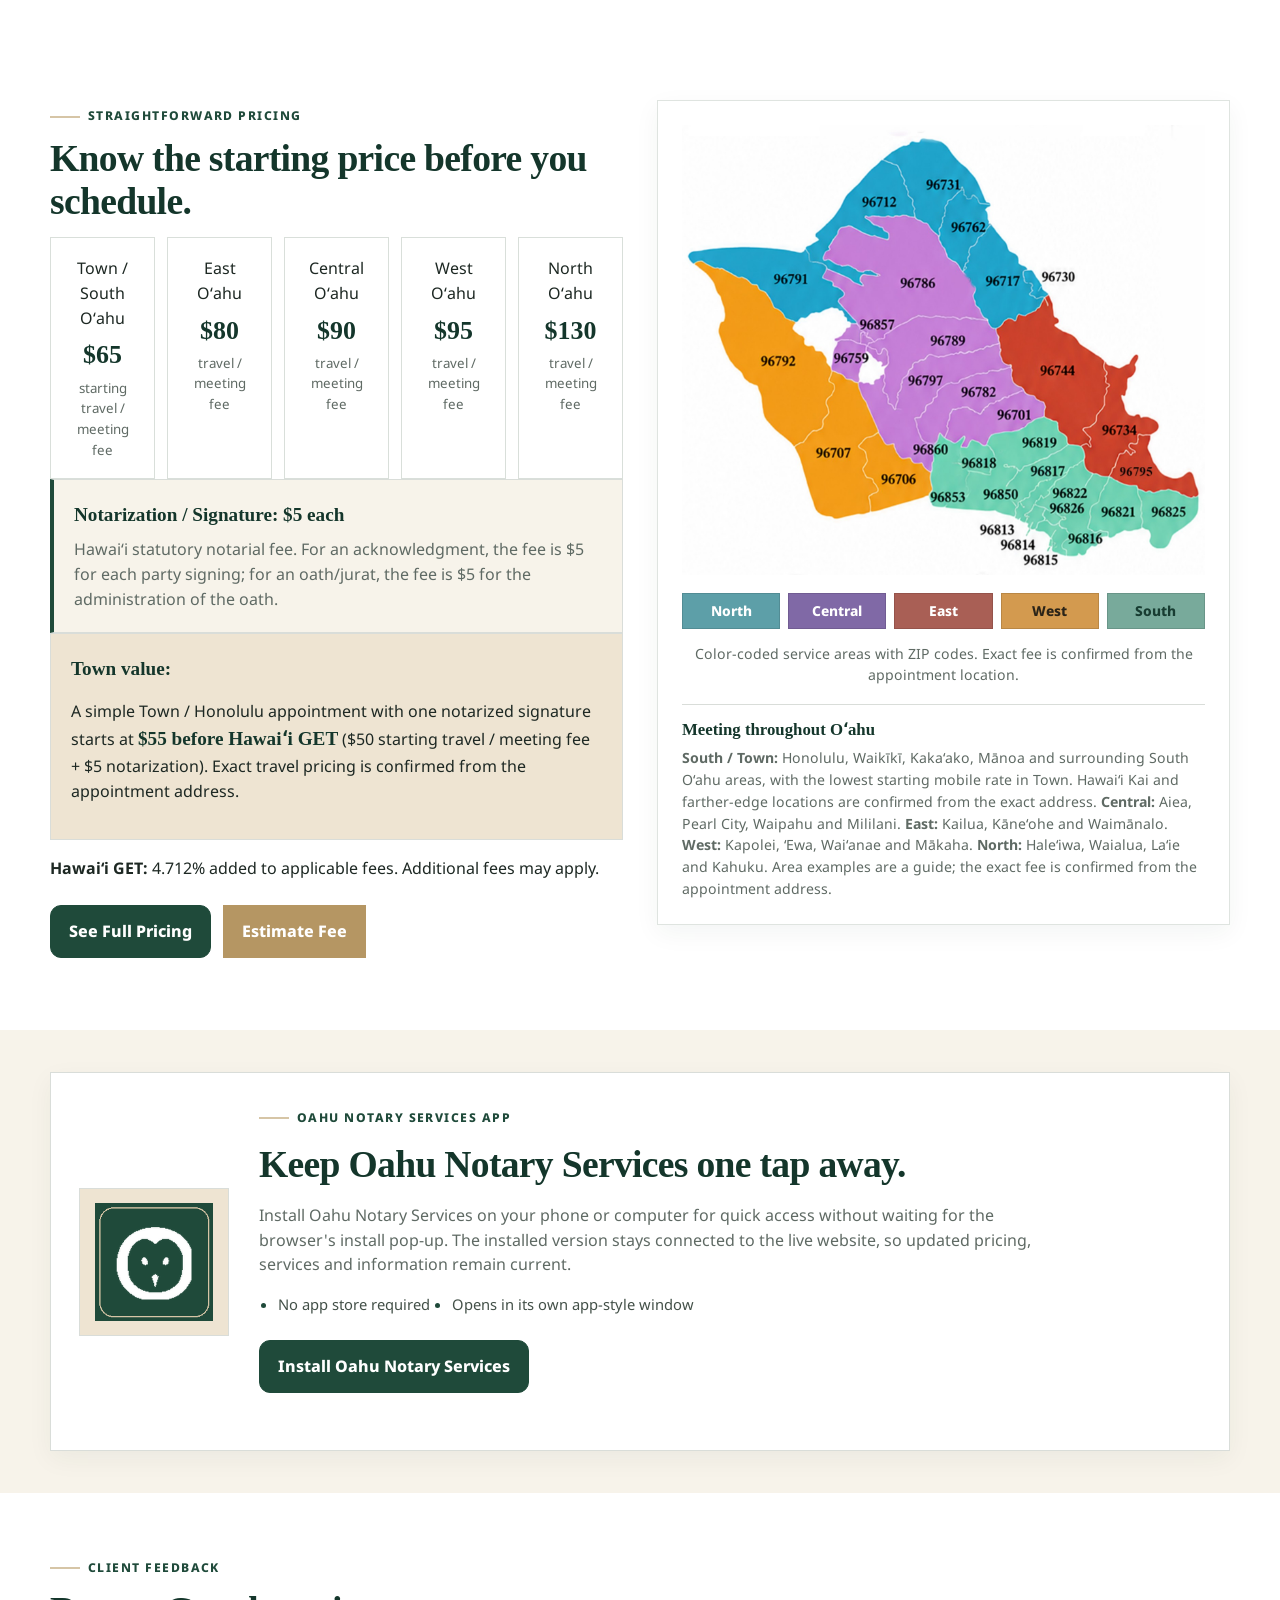
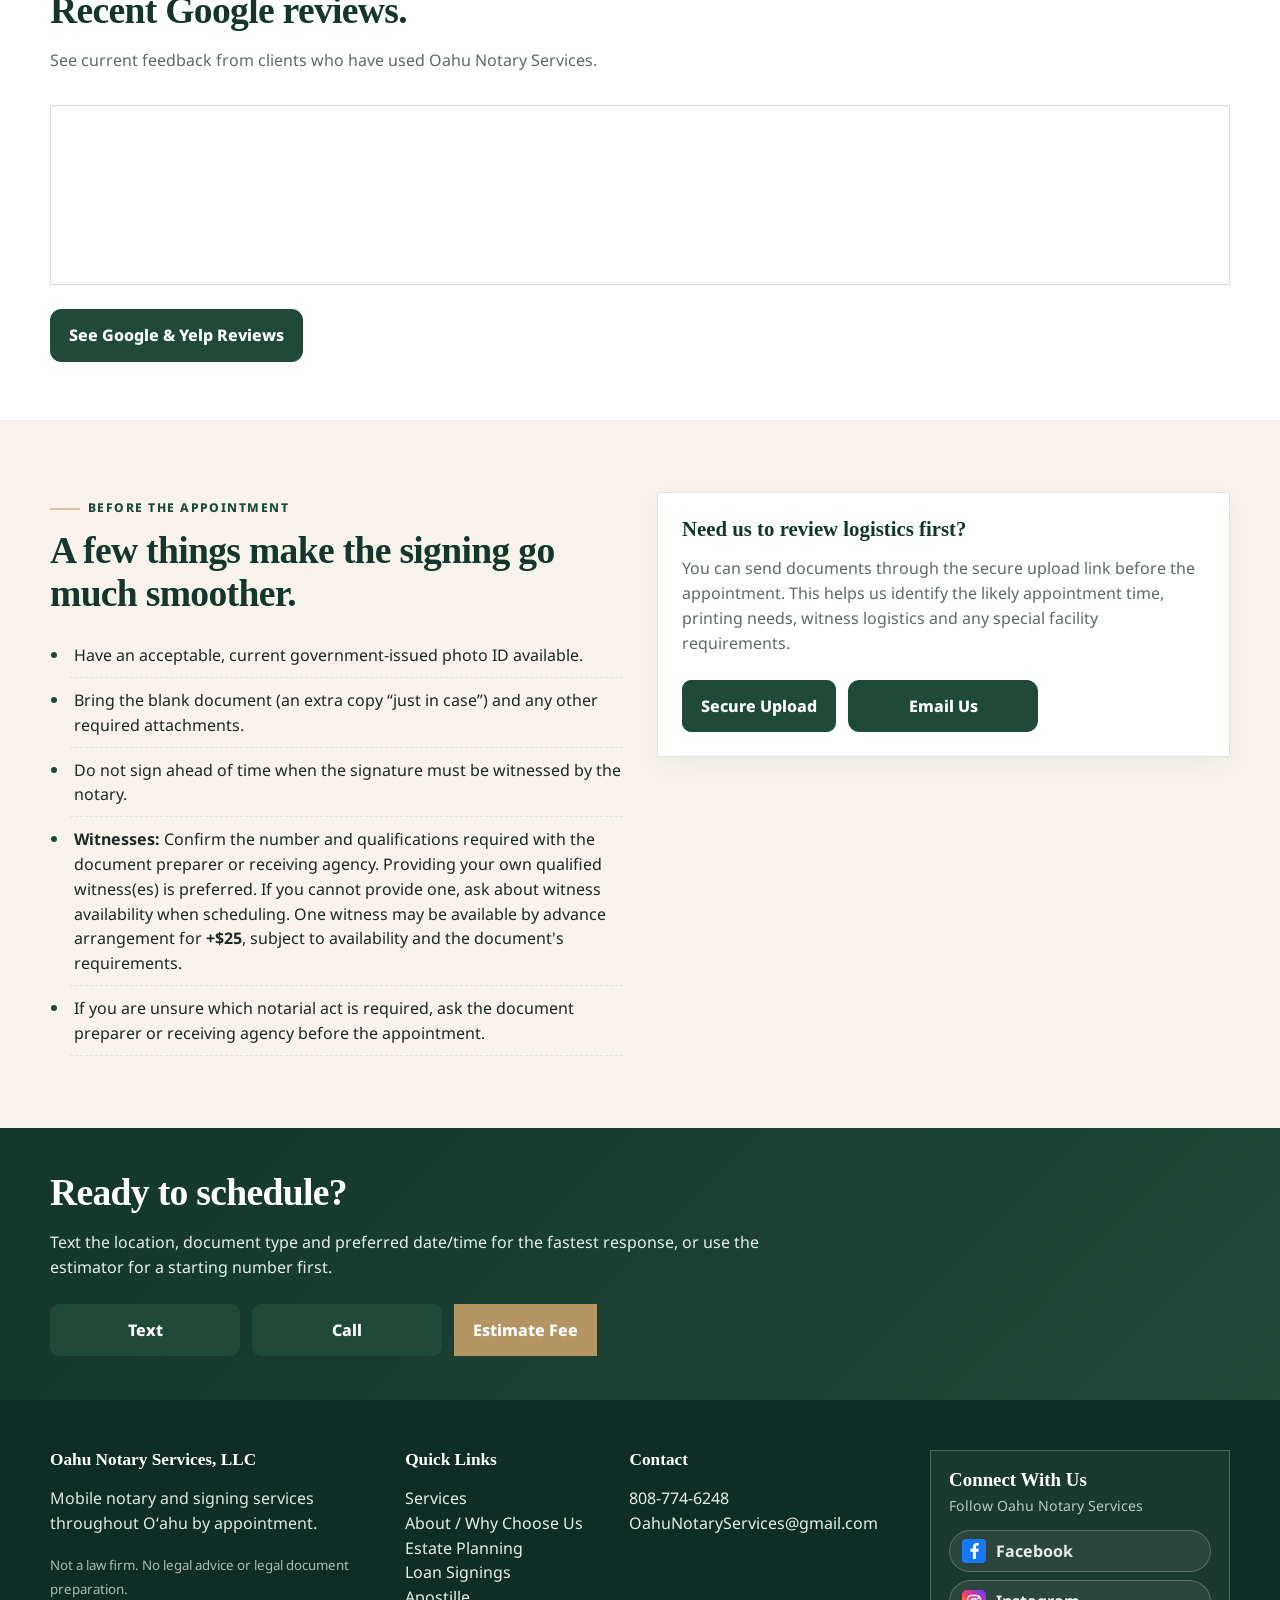
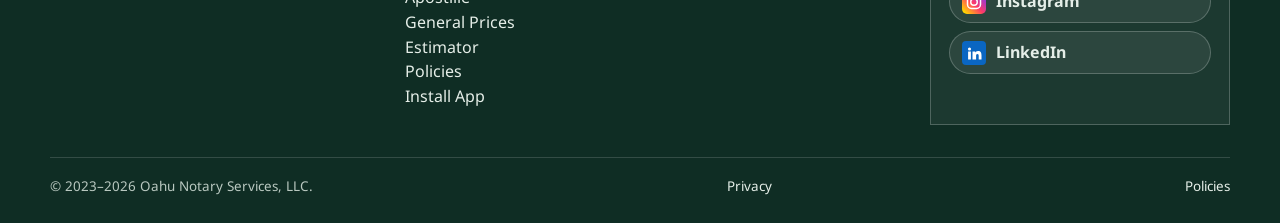
==== commit f26b2a60: "Add files via upload" ====
--- a/index.html
+++ b/index.html
@@ -2,23 +2,23 @@
 
 <html lang="en"><head><meta charset="utf-8"/><meta content="width=device-width,initial-scale=1" name="viewport"/>
 <title>Oahu Notary Services | Mobile Notary on Oʻahu</title><meta content="Professional mobile notarizations and signing services throughout Oʻahu. Homes, offices, hospitals, care facilities, correctional facilities and convenient meeting locations. Call or text 808-774-6248." name="description"/><link href="https://www.oahunotaryservices.com/" rel="canonical"/><meta content="#1f4a3a" name="theme-color"/>
-<link href="favicon.ico?v=20260916b" rel="icon" sizes="any"/>
-<link href="assets/img/favicon-32.png?v=20260916b" rel="icon" sizes="32x32" type="image/png"/>
-<link href="assets/img/favicon-16.png?v=20260916b" rel="icon" sizes="16x16" type="image/png"/>
-<link href="assets/img/apple-touch-icon.png?v=20260916b" rel="apple-touch-icon" sizes="180x180"/>
-<link href="manifest.webmanifest?v=20260916b" rel="manifest"/>
+<link href="favicon.ico?v=20260916f" rel="icon" sizes="any"/>
+<link href="assets/img/favicon-32.png?v=20260916f" rel="icon" sizes="32x32" type="image/png"/>
+<link href="assets/img/favicon-16.png?v=20260916f" rel="icon" sizes="16x16" type="image/png"/>
+<link href="assets/img/apple-touch-icon.png?v=20260916f" rel="apple-touch-icon" sizes="180x180"/>
+<link href="manifest.webmanifest?v=20260916f" rel="manifest"/>
 <meta content="Oahu Notary Services" name="application-name"/>
 <meta content="Oahu Notary Services" name="apple-mobile-web-app-title"/>
 <meta content="#1F4A3A" name="msapplication-TileColor"/>
-<meta content="assets/img/ons-brand-icon-192.png?v=20260916b" name="msapplication-TileImage"/>
+<meta content="assets/img/ons-brand-icon-192.png?v=20260916f" name="msapplication-TileImage"/>
 <meta content="yes" name="mobile-web-app-capable"/>
 <meta content="yes" name="apple-mobile-web-app-capable"/>
 <meta content="black-translucent" name="apple-mobile-web-app-status-bar-style"/>
-<link href="assets/css/styles.css?v=20260916b" rel="stylesheet"/><script type="application/ld+json">{"@context": "https://schema.org", "@type": ["LocalBusiness", "ProfessionalService"], "name": "Oahu Notary Services, LLC", "url": "https://www.oahunotaryservices.com/", "telephone": "+1-808-774-6248", "email": "OahuNotaryServices@gmail.com", "image": "https://www.oahunotaryservices.com/assets/img/stacey-oahu-notary.jpg", "logo": "https://www.oahunotaryservices.com/assets/img/oahu-notary-logo.png", "description": "Mobile notary, estate-planning signing, loan-signing and apostille-assistance services throughout Oʻahu, Hawaiʻi.", "areaServed": {"@type": "AdministrativeArea", "name": "Oʻahu, Hawaiʻi"}, "sameAs": ["https://www.facebook.com/OahuNotaryServices", "https://www.instagram.com/OahuNotaryServices", "https://www.linkedin.com/company/oahunotaryservices/"], "priceRange": "$$"}</script></head><body><a class="skip-link" href="#main">Skip to content</a>
+<link href="assets/css/styles.css?v=20260916f" rel="stylesheet"/><script type="application/ld+json">{"@context": "https://schema.org", "@type": ["LocalBusiness", "ProfessionalService"], "name": "Oahu Notary Services, LLC", "url": "https://www.oahunotaryservices.com/", "telephone": "+1-808-774-6248", "email": "OahuNotaryServices@gmail.com", "image": "https://www.oahunotaryservices.com/assets/img/stacey-oahu-notary.jpg", "logo": "https://www.oahunotaryservices.com/assets/img/oahu-notary-logo.png", "description": "Mobile notary, estate-planning signing, loan-signing and apostille-assistance services throughout Oʻahu, Hawaiʻi.", "areaServed": {"@type": "AdministrativeArea", "name": "Oʻahu, Hawaiʻi"}, "sameAs": ["https://www.facebook.com/OahuNotaryServices", "https://www.instagram.com/OahuNotaryServices", "https://www.linkedin.com/company/oahunotaryservices/"], "priceRange": "$$"}</script></head><body><a class="skip-link" href="#main">Skip to content</a>
 <div class="topbar">Serving all of Oʻahu by appointment • Text or email preferred for fastest response</div>
 <header class="site-header">
 <div class="container nav">
-<a aria-label="Oahu Notary Services home" class="brand" href="index.html"><img alt="Oahu Notary Services" src="assets/img/oahu-notary-logo.png?v=20260916b"/></a>
+<a aria-label="Oahu Notary Services home" class="brand" href="index.html"><img alt="Oahu Notary Services" src="assets/img/oahu-notary-logo.png?v=20260916f"/></a>
 <button aria-controls="mainNav" aria-expanded="false" class="menu-toggle" type="button">Menu</button>
 <nav aria-label="Main navigation" class="nav-links" id="mainNav"><a class="active" href="index.html">Home</a><a href="services.html">Services</a><a href="about.html">About</a><a href="estate.html">Estate Planning</a><a href="loan-signings.html">Loan Signings</a><a href="apostille.html">Apostille</a><a href="pricing.html">General Prices</a><a href="estimate.html">Estimate</a><a href="reviews.html">Reviews</a><a href="contact.html">Contact</a></nav>
 </div>
@@ -29,7 +29,7 @@
 <p class="lede">Professional mobile notarizations and services throughout Oʻahu—at your home, office, hospital, care facility, correctional facility, or another convenient location. Yes, even at da beach.</p>
 <div class="hero-actions"><a class="btn btn-contact" data-text-link="">Text</a><a class="btn btn-contact" data-phone-link="">Call</a><a class="btn btn-estimate" href="estimate.html">Estimate Fee</a><a class="btn btn-upload" data-upload-link="" rel="noopener" target="_blank">Secure Upload</a></div>
 <div class="trust-line"><span>7 days a week</span><span>Evenings &amp; holidays available</span><span>Legal-document experience since 2014</span><span>Locally Owned and Operated</span></div>
-</div><div class="hero-card"><img alt="Hawaiʻi notary journal and notary stamp with an Oʻahu view" class="home-hero-photo" src="assets/img/home-notary-journal.jpg?v=20260916b"/></div></div></section>
+</div><div class="hero-card"><img alt="Hawaiʻi notary journal and notary stamp with an Oʻahu view" class="home-hero-photo" src="assets/img/home-notary-journal.jpg?v=20260916f"/></div></div></section>
 <section class="section"><div class="container">
 <div class="section-head"><span class="eyebrow">Popular Services</span><h2 class="title-font compact-heading">One notary for everyday documents and more involved signings.</h2><p>Need something not listed? Send a photo or PDF through our <a class="text-link" data-upload-link="" rel="noopener" target="_blank">secure document upload</a> and we can tell you whether it is a service we handle.</p></div>
 <div class="grid-3">
@@ -41,16 +41,15 @@
 <article class="card service-card"><h3>Correctional Facility Visits</h3><p>Notary appointments requiring institution coordination, security procedures and advance approval.</p></article>
 </div><div class="button-row"><a class="btn btn-general" href="services.html">See All Services</a></div>
 </div></section><section class="section alt how-it-works"><div class="container"><div class="section-head"><span class="eyebrow">How It Works</span></div><div class="grid-3"><div class="card process-card"><span class="process-step">1</span><h3>Send the Details</h3><p>Text or email the document type, meeting location and preferred date/time. Use the secure upload if we need to review the document logistics.</p></div><div class="card process-card"><span class="process-step">2</span><h3>We Confirm the Appointment</h3><p>We confirm availability, the meeting location, identification and witness requirements, and the final fee before the appointment is scheduled. If you need help with a witness, ask at this stage. One witness may be arranged for <strong>+$25</strong>, subject to availability and the document's requirements.</p></div><div class="card process-card"><span class="process-step">3</span><h3>We Come to You</h3><p>Meet at your home, office, hospital, care facility or another arranged Oʻahu location. The notarial act is completed and recorded as required.</p></div></div></div></section>
-<section class="section alt"><div class="container"><div class="guarantee"><div><span class="kicker" style="color:#d6c5a6">Acceptance Guarantee</span><h2 class="compact-heading">If the notarial part is rejected because of our error, we come back and fix it.</h2><p>If a notarization performed by Oahu Notary Services is rejected due to an error on our notarial portion, we will return and correct that notarization at no additional charge.</p></div><a class="btn btn-general" href="contact.html">Contact Us</a></div></div></section><section class="section"><div class="container about-preview-grid"><div class="about-preview-photo"><img alt="Stacey, owner and Hawaiʻi Notary Public for Oahu Notary Services" src="assets/img/stacey-oahu-notary.jpg?v=20260916b"/></div><div><span class="eyebrow">Meet Your Notary</span><h2 class="compact-heading">Local, experienced and accountable.</h2><p class="subheading">Oahu Notary Services is locally owned and operated by Stacey N. Spirz, a Hawaiʻi Notary Public with legal-document experience dating back to 2014.</p><ul class="list-clean trust-bullets"><li>Hawaiʻi Notary Public since 2023</li><li>Commission valid through September 3, 2027</li><li>$100,000 E&amp;O insured</li><li>Background screened</li><li>Mobile throughout Oʻahu</li><li>Acceptance Guarantee on our notarial work</li></ul><div class="button-row"><a class="btn btn-general" href="about.html">About Oahu Notary Services</a></div></div></div></section>
+<section class="section alt"><div class="container"><div class="guarantee"><div><span class="kicker" style="color:#d6c5a6">Acceptance Guarantee</span><h2 class="compact-heading">If the notarial part is rejected because of our error, we come back and fix it.</h2><p>If a notarization performed by Oahu Notary Services is rejected due to an error on our notarial portion, we will return and correct that notarization at no additional charge.</p></div><a class="btn btn-general" href="contact.html">Contact Us</a></div></div></section><section class="section"><div class="container about-preview-grid"><div class="about-preview-photo"><img alt="Stacey, owner and Hawaiʻi Notary Public for Oahu Notary Services" src="assets/img/stacey-oahu-notary.jpg?v=20260916f"/></div><div><span class="eyebrow">Meet Your Notary</span><h2 class="compact-heading">Local, experienced and accountable.</h2><p class="subheading">Oahu Notary Services is locally owned and operated by Stacey N. Spirz, a Hawaiʻi Notary Public with legal-document experience dating back to 2014.</p><ul class="list-clean trust-bullets"><li>Hawaiʻi Notary Public since 2023</li><li>Commission valid through September 3, 2027</li><li>$100,000 E&amp;O insured</li><li>Background screened</li><li>Mobile throughout Oʻahu</li><li>Acceptance Guarantee on our notarial work</li></ul><div class="button-row"><a class="btn btn-general" href="about.html">About Oahu Notary Services</a></div></div></div></section>
 <section class="section"><div class="container two-col"><div>
 <span class="eyebrow">Straightforward Pricing</span><h2 class="compact-heading">Know the starting price before you schedule.</h2>
-
-<div class="price-grid home-price-grid"><div class="price-pill">Town / South Oʻahu<strong>$50</strong><small>starting travel / meeting fee</small></div><div class="price-pill">East Oʻahu<strong>$75</strong><small>travel / meeting fee</small></div><div class="price-pill">Central Oʻahu<strong>$85</strong><small>travel / meeting fee</small></div><div class="price-pill">West Oʻahu<strong>$90</strong><small>travel / meeting fee</small></div><div class="price-pill">North Oʻahu<strong>$125</strong><small>travel / meeting fee</small></div></div>
+<div class="price-grid home-price-grid"><div class="price-pill">Town / South Oʻahu<strong>$65</strong><small>starting travel / meeting fee</small></div><div class="price-pill">East Oʻahu<strong>$80</strong><small>travel / meeting fee</small></div><div class="price-pill">Central Oʻahu<strong>$90</strong><small>travel / meeting fee</small></div><div class="price-pill">West Oʻahu<strong>$95</strong><small>travel / meeting fee</small></div><div class="price-pill">North Oʻahu<strong>$130</strong><small>travel / meeting fee</small></div></div>
 <div class="pricing-note notarial-fee-highlight"><strong>Notarization / Signature: $5 each</strong><p>Hawaiʻi statutory notarial fee. For an acknowledgment, the fee is $5 for each party signing; for an oath/jurat, the fee is $5 for the administration of the oath.</p></div>
 <div class="pricing-note"><strong>Town value:</strong><p>A simple Town / Honolulu appointment with one notarized signature starts at <strong>$55 before Hawaiʻi GET</strong> ($50 starting travel / meeting fee + $5 notarization). Exact travel pricing is confirmed from the appointment address.</p></div>
 <p><strong>Hawaiʻi GET: </strong>4.712% added to applicable fees. Additional fees may apply.</p>
 <div class="button-row"><a class="btn btn-general" href="pricing.html">See Full Pricing</a><a class="btn btn-estimate" href="estimate.html">Estimate Fee</a></div>
-</div><div class="map-wrap"><img alt="Color-coded Oʻahu service-area map with ZIP codes" class="service-map-img" src="assets/img/oahu-zip-service-map.png?v=20260916b"/><div aria-label="Oʻahu service area color legend" class="map-legend">
+</div><div class="map-wrap"><img alt="Color-coded Oʻahu service-area map with ZIP codes" class="service-map-img" src="assets/img/oahu-zip-service-map.png?v=20260916f"/><div aria-label="Oʻahu service area color legend" class="map-legend">
 <span class="map-legend-chip north">North</span>
 <span class="map-legend-chip central">Central</span>
 <span class="map-legend-chip east">East</span>
@@ -59,7 +58,7 @@
 </div><p class="map-caption">Color-coded service areas with ZIP codes. Exact fee is confirmed from the appointment location.</p><div class="service-area-text"><h3>Meeting throughout Oʻahu</h3><p><strong>South / Town:</strong> Honolulu, Waikīkī, Kakaʻako, Mānoa and surrounding South Oʻahu areas, with the lowest starting mobile rate in Town. Hawaiʻi Kai and farther-edge locations are confirmed from the exact address. <strong>Central:</strong> Aiea, Pearl City, Waipahu and Mililani. <strong>East:</strong> Kailua, Kāneʻohe and Waimānalo. <strong>West:</strong> Kapolei, ʻEwa, Waiʻanae and Mākaha. <strong>North:</strong> Haleʻiwa, Waialua, Laʻie and Kahuku. Area examples are a guide; the exact fee is confirmed from the appointment address.</p></div></div></div></section>
 <section class="section app-install-section" id="install-app"><div class="container">
 <div class="app-install-card">
-<div class="app-install-brand"><img alt="Oahu Notary Services app icon" src="assets/img/ons-brand-icon-192.png?v=20260916b"/></div>
+<div class="app-install-brand"><img alt="Oahu Notary Services app icon" src="assets/img/ons-brand-icon-192.png?v=20260916f"/></div>
 <div class="app-install-copy"><span class="eyebrow">Oahu Notary Services App</span><h2 class="compact-heading">Keep Oahu Notary Services one tap away.</h2>
 <p>Install Oahu Notary Services on your phone or computer for quick access without waiting for the browser's install pop-up. The installed version stays connected to the live website, so updated pricing, services and information remain current.</p>
 <ul class="app-install-benefits"><li>No app store required</li><li>Opens in its own app-style window</li></ul>
@@ -75,6 +74,6 @@
 <div class="footer-brand"><h3>Oahu Notary Services, LLC</h3><p>Mobile notary and signing services throughout Oʻahu by appointment.</p><small>Not a law firm. No legal advice or legal document preparation.</small></div>
 <div><h3>Quick Links</h3><p><a href="services.html">Services</a><br/><a href="about.html">About / Why Choose Us</a><br/><a href="estate.html">Estate Planning</a><br/><a href="loan-signings.html">Loan Signings</a><br/><a href="apostille.html">Apostille</a><br/><a href="pricing.html">General Prices</a><br/><a href="estimate.html">Estimator</a><br/><a href="policies.html">Policies</a><br/><a href="index.html#install-app">Install App</a></p></div>
 <div class="footer-contact"><h3>Contact</h3><p><a data-phone-link="">808-774-6248</a><br/><a data-email-link="">OahuNotaryServices@gmail.com</a></p></div>
-<div class="footer-connect"><h3 class="connect-title">Connect With Us</h3><p class="connect-copy">Follow Oahu Notary Services</p><div class="social-links"><a class="social-link" href="https://www.facebook.com/OahuNotaryServices" rel="noopener" target="_blank"><img alt="" src="assets/img/social-facebook.svg?v=20260916b"/>Facebook</a><a class="social-link" href="https://www.instagram.com/OahuNotaryServices" rel="noopener" target="_blank"><img alt="" src="assets/img/social-instagram.svg?v=20260916b"/>Instagram</a><a class="social-link" href="https://www.linkedin.com/company/oahunotaryservices/" rel="noopener" target="_blank"><img alt="" src="assets/img/social-linkedin.svg?v=20260916b"/>LinkedIn</a></div></div>
+<div class="footer-connect"><h3 class="connect-title">Connect With Us</h3><p class="connect-copy">Follow Oahu Notary Services</p><div class="social-links"><a class="social-link" href="https://www.facebook.com/OahuNotaryServices" rel="noopener" target="_blank"><img alt="" src="assets/img/social-facebook.svg?v=20260916f"/>Facebook</a><a class="social-link" href="https://www.instagram.com/OahuNotaryServices" rel="noopener" target="_blank"><img alt="" src="assets/img/social-instagram.svg?v=20260916f"/>Instagram</a><a class="social-link" href="https://www.linkedin.com/company/oahunotaryservices/" rel="noopener" target="_blank"><img alt="" src="assets/img/social-linkedin.svg?v=20260916f"/>LinkedIn</a></div></div>
 </div><div class="footer-bottom"><span>© 2023–<span data-year="">2026</span> Oahu Notary Services, LLC.</span><a href="privacy.html">Privacy</a><a href="policies.html">Policies</a></div></div></footer>
-<script defer="True" src="https://widgets.sociablekit.com/google-reviews/widget.js"></script><script src="assets/js/site.js?v=20260916b"></script></body></html>+<script defer="True" src="https://widgets.sociablekit.com/google-reviews/widget.js"></script><script src="assets/js/site-v516.js?v=20260916f"></script></body></html>
--- a/assets/css/styles.css
+++ b/assets/css/styles.css
@@ -675,3 +675,181 @@
     min-width:0!important;
   }
 }
+
+
+/* V5.12 simplified estimator */
+.simplified-estimator h2{margin-bottom:8px}
+.quick-estimate-grid{margin-top:22px}
+.quick-estimate-grid .field{gap:8px}
+.quick-estimate-grid .field>label:not(.checkbox-panel){font-size:1rem}
+.estimate-extras{
+  border:1px solid var(--line);
+  background:#fbfcfa;
+}
+.estimate-extras summary{
+  cursor:pointer;
+  padding:16px 18px;
+  font-weight:800;
+  color:var(--green-dark);
+}
+.estimate-extras[open] summary{border-bottom:1px solid var(--line)}
+.optional-estimate-grid{
+  display:grid;
+  grid-template-columns:1fr 1fr;
+  gap:16px;
+  padding:18px;
+}
+.optional-estimate-grid .field.full{grid-column:1/-1}
+.estate-estimate-note .notice{margin:0}
+.simplified-estimator .checkbox-panel{
+  padding:12px 14px;
+}
+@media(max-width:640px){
+  .optional-estimate-grid{grid-template-columns:1fr}
+  .optional-estimate-grid .field.full{grid-column:auto}
+}
+
+
+/* V5.13 service-page estimators */
+.service-estimator-section{scroll-margin-top:100px}
+.service-estimator-layout{
+  display:grid;
+  grid-template-columns:minmax(0,1.35fr) minmax(280px,.65fr);
+  gap:24px;
+  align-items:start;
+}
+.service-estimate-result{
+  position:sticky;
+  top:104px;
+  background:var(--green-dark);
+  color:#fff;
+  padding:26px;
+}
+.service-estimate-result .kicker{color:var(--sand)}
+.service-estimate-result h3{color:#fff}
+.service-estimate-total{
+  font:700 clamp(2.2rem,5vw,3.5rem) var(--font-heading);
+  margin:8px 0 14px;
+}
+.service-estimate-lines{
+  border-top:1px solid rgba(255,255,255,.2);
+  padding-top:10px;
+}
+.service-estimate-lines .quote-line{
+  color:#e9f0ec;
+}
+.service-estimate-result>p{
+  margin:16px 0 0;
+  color:#e9f0ec;
+  font-size:.9rem;
+}
+.service-estimator-note{
+  margin-top:16px;
+  padding:14px 16px;
+  background:var(--sand-light);
+  border-left:4px solid var(--sand);
+  color:#4a493f;
+}
+.apostille-summary-line{
+  padding:9px 0;
+  border-bottom:1px solid rgba(255,255,255,.14);
+}
+.apostille-summary-line span{
+  display:block;
+  color:#cddbd3;
+  font-size:.78rem;
+  text-transform:uppercase;
+  letter-spacing:.05em;
+}
+.apostille-summary-line strong{
+  display:block;
+  margin-top:2px;
+  color:#fff;
+}
+@media(max-width:960px){
+  .service-estimator-layout{grid-template-columns:1fr}
+  .service-estimate-result{position:static}
+}
+
+
+/* V5.14 — robust estimator results */
+.estimate-highlight{
+  position:sticky;
+  top:104px;
+  background:#fff!important;
+  color:var(--ink)!important;
+  border:2px solid var(--green)!important;
+  box-shadow:0 16px 38px rgba(20,54,43,.14)!important;
+  padding:26px!important;
+}
+.estimate-highlight .kicker{
+  color:var(--green)!important;
+}
+.estimate-highlight h2,
+.estimate-highlight h3{
+  color:var(--green-dark)!important;
+}
+.estimate-highlight .quote-total,
+.estimate-highlight .service-estimate-total{
+  color:var(--green-dark)!important;
+  font:700 clamp(2.6rem,6vw,4rem) var(--font-heading)!important;
+  margin:8px 0 14px!important;
+}
+.estimate-highlight .quote-lines,
+.estimate-highlight .service-estimate-lines{
+  border-top:1px solid var(--line)!important;
+  padding-top:10px!important;
+}
+.estimate-highlight .quote-line,
+.estimate-highlight .estimate-line{
+  display:flex;
+  justify-content:space-between;
+  gap:18px;
+  padding:9px 0;
+  color:var(--ink)!important;
+  border-bottom:1px solid #edf0ed;
+}
+.estimate-highlight .quote-note,
+.estimate-highlight>p{
+  background:var(--sand-light)!important;
+  color:#4a493f!important;
+  border:0!important;
+  margin-top:16px!important;
+  padding:14px!important;
+}
+.estimate-highlight .apostille-summary-line{
+  border-bottom:1px solid var(--line)!important;
+}
+.estimate-highlight .apostille-summary-line span{
+  color:var(--muted)!important;
+}
+.estimate-highlight .apostille-summary-line strong{
+  color:var(--green-dark)!important;
+}
+.apostille-start-price{
+  display:grid;
+  gap:4px;
+  max-width:520px;
+  margin:0 0 26px;
+  padding:18px 20px;
+  border:2px solid var(--green);
+  background:#fff;
+  box-shadow:0 10px 26px rgba(20,54,43,.08);
+}
+.apostille-start-price span{
+  color:var(--green);
+  font-weight:800;
+  text-transform:uppercase;
+  letter-spacing:.08em;
+  font-size:.76rem;
+}
+.apostille-start-price strong{
+  color:var(--green-dark);
+  font:700 2rem var(--font-heading);
+}
+.apostille-start-price small{
+  color:var(--muted);
+}
+@media(max-width:960px){
+  .estimate-highlight{position:static}
+}
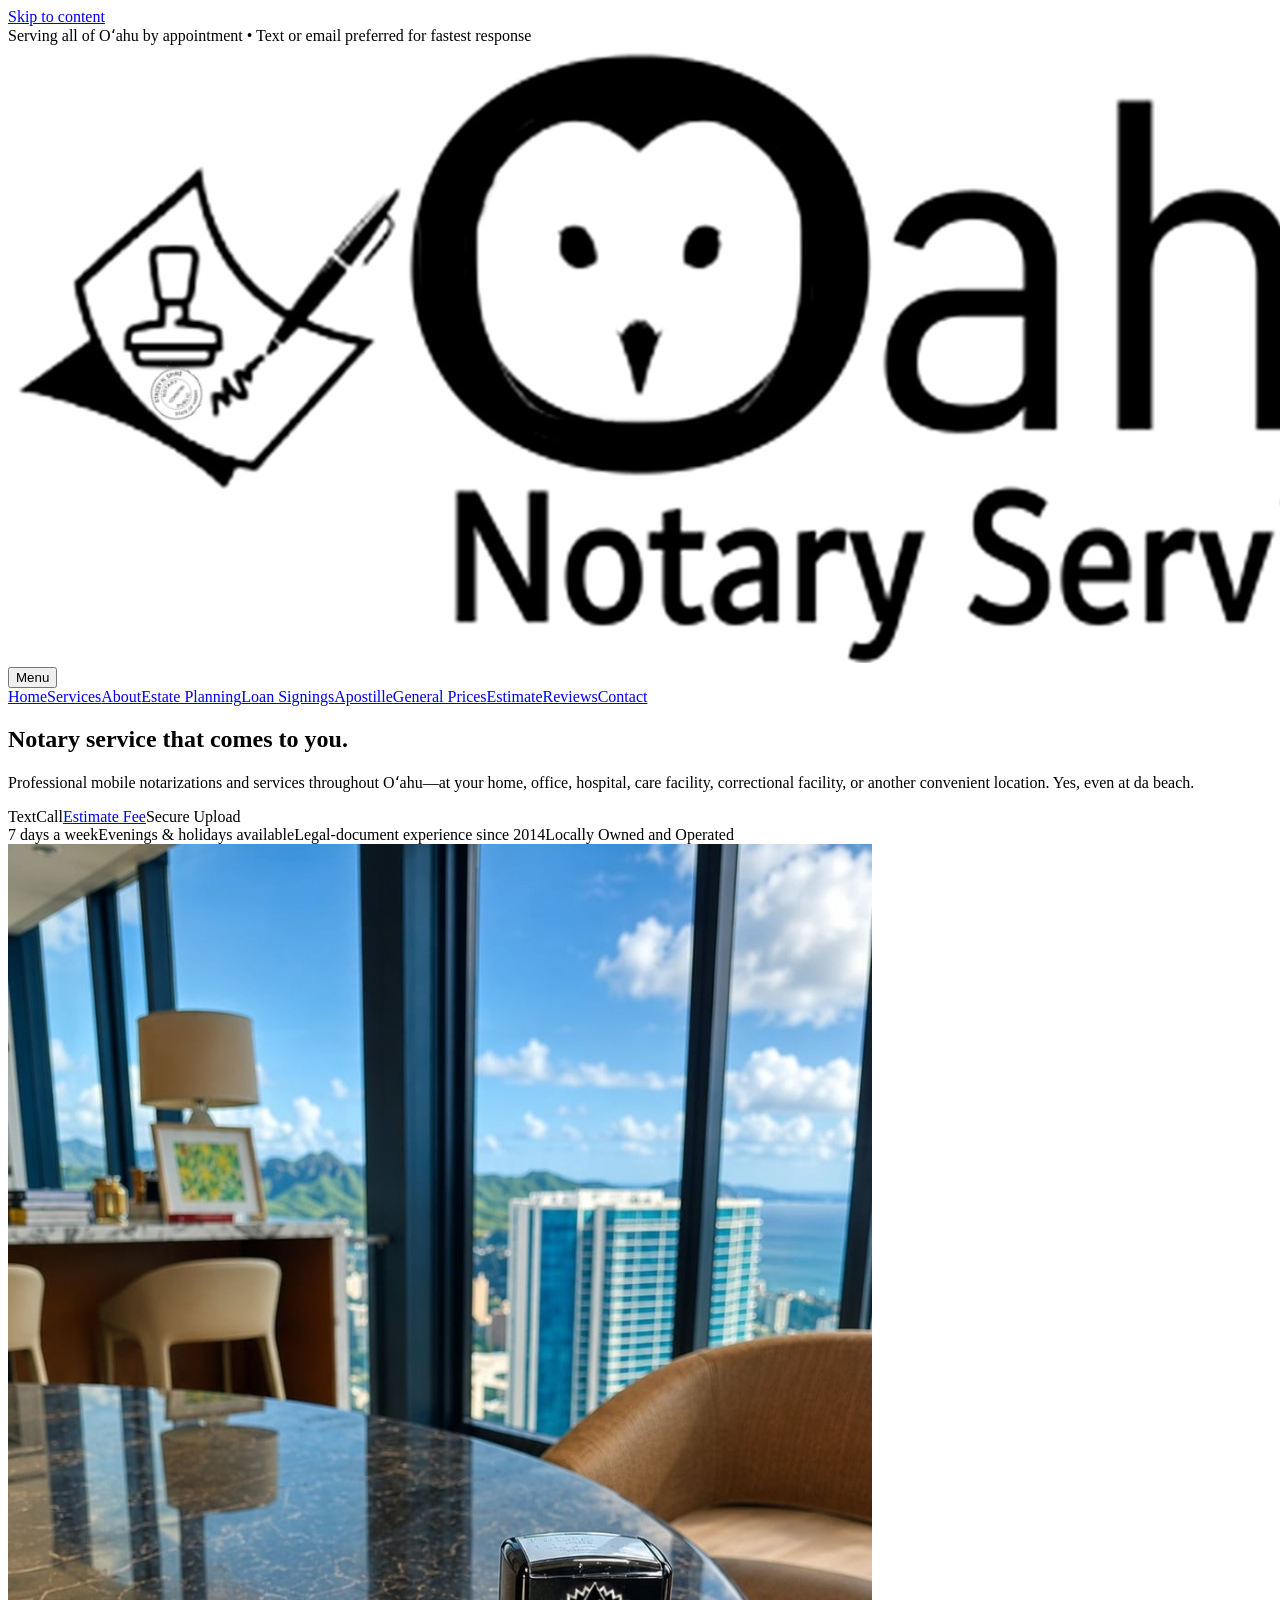
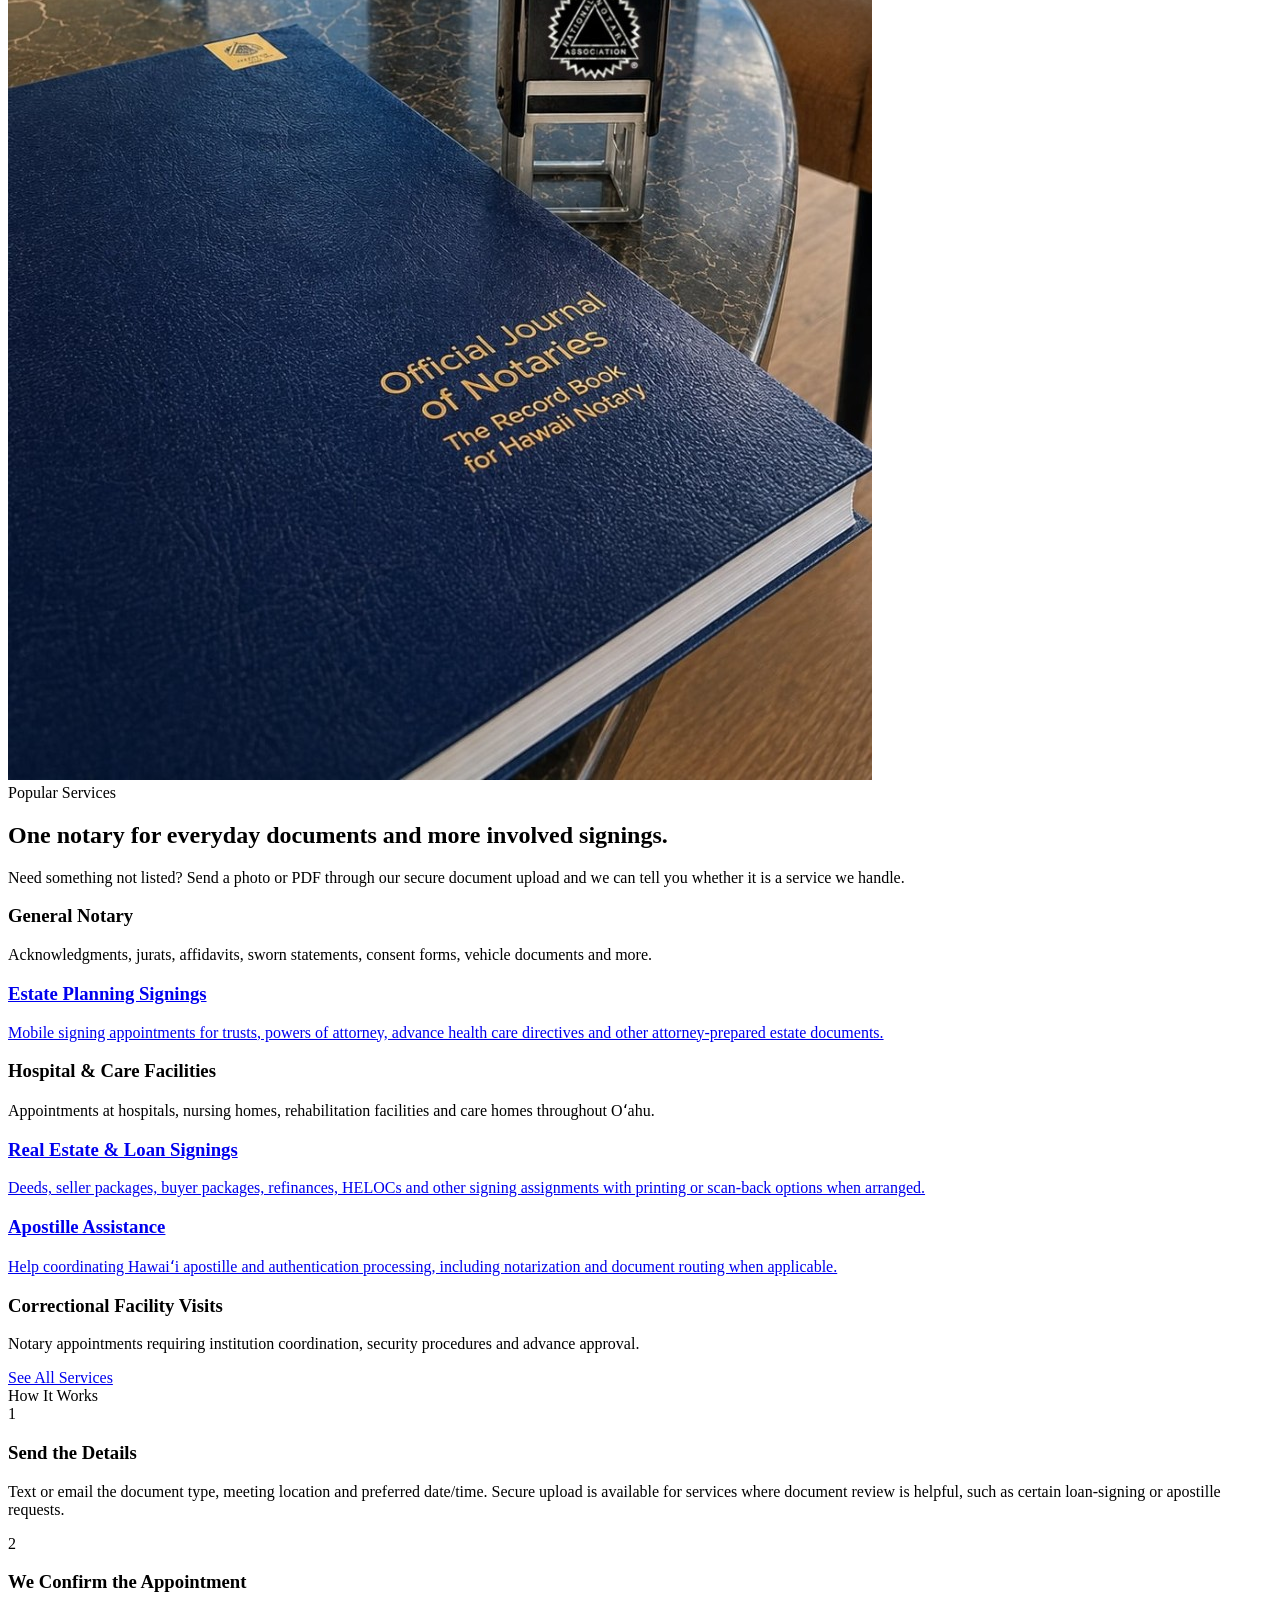
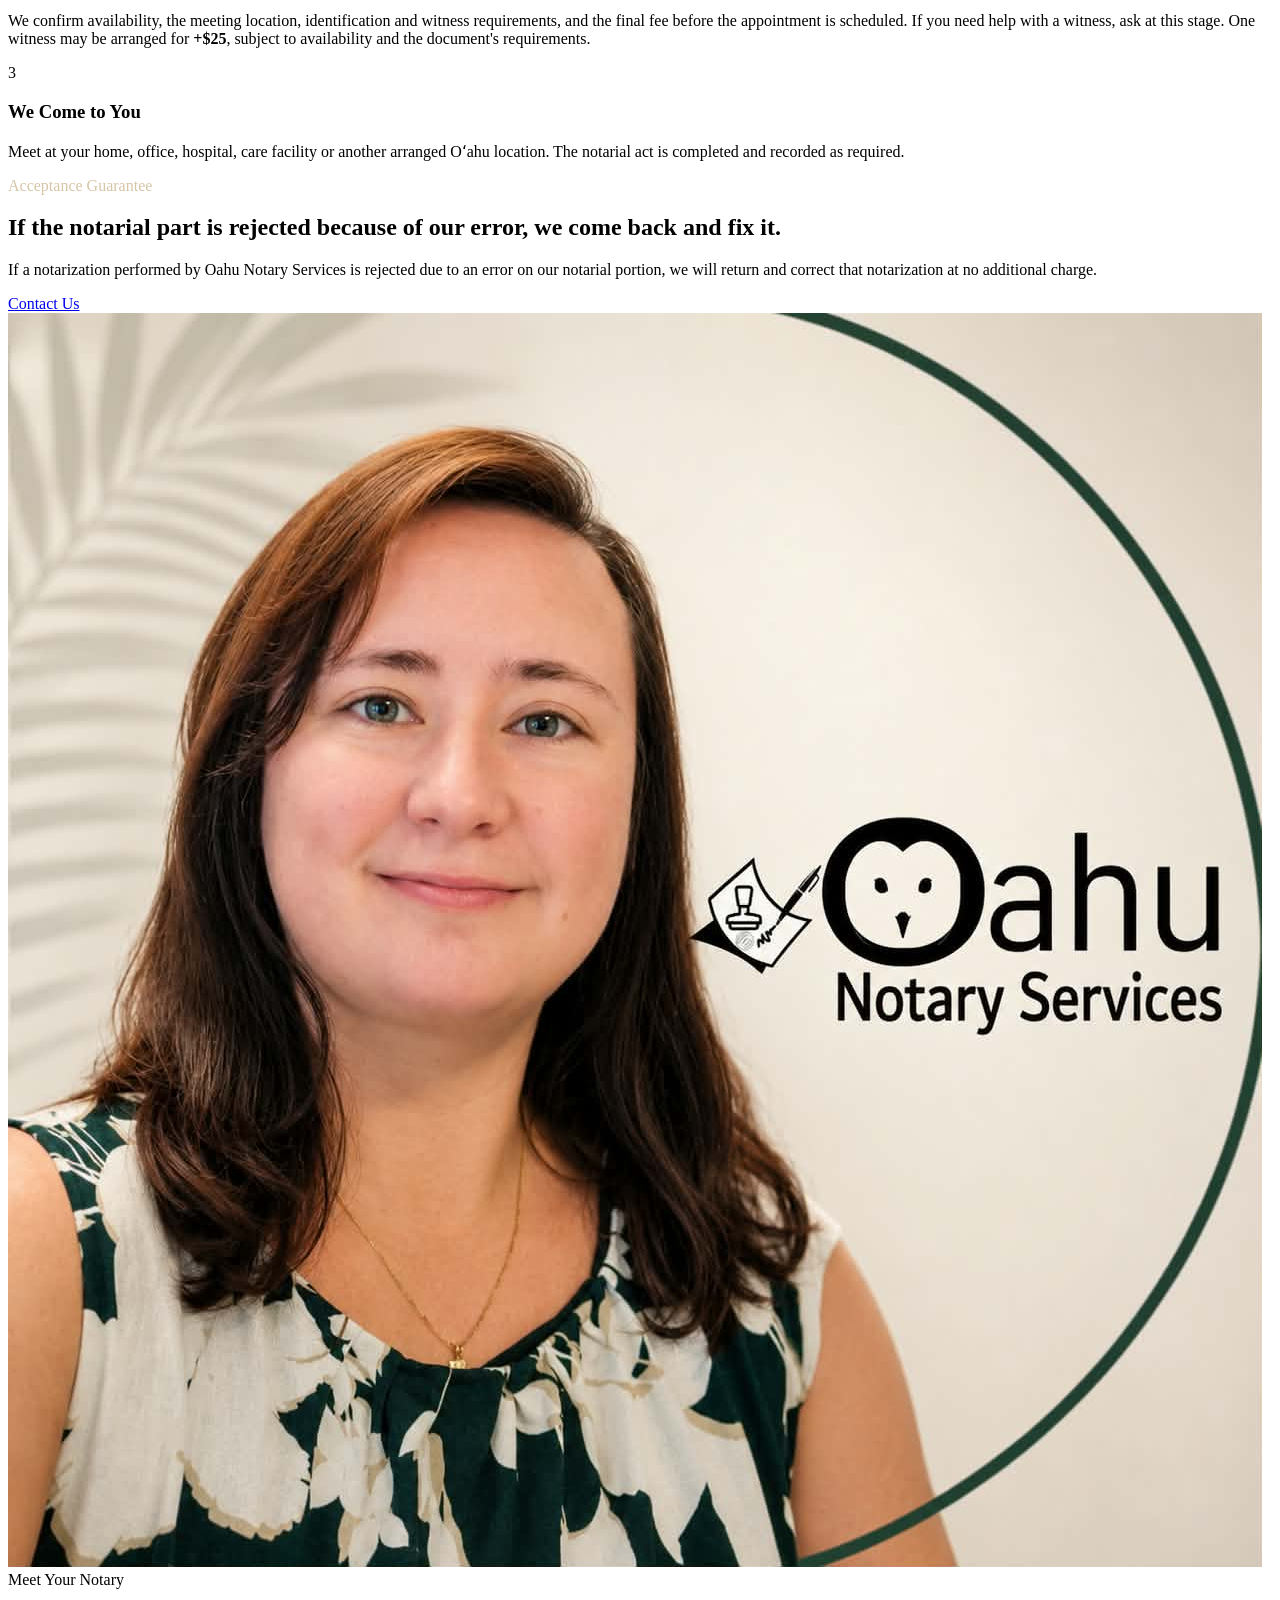
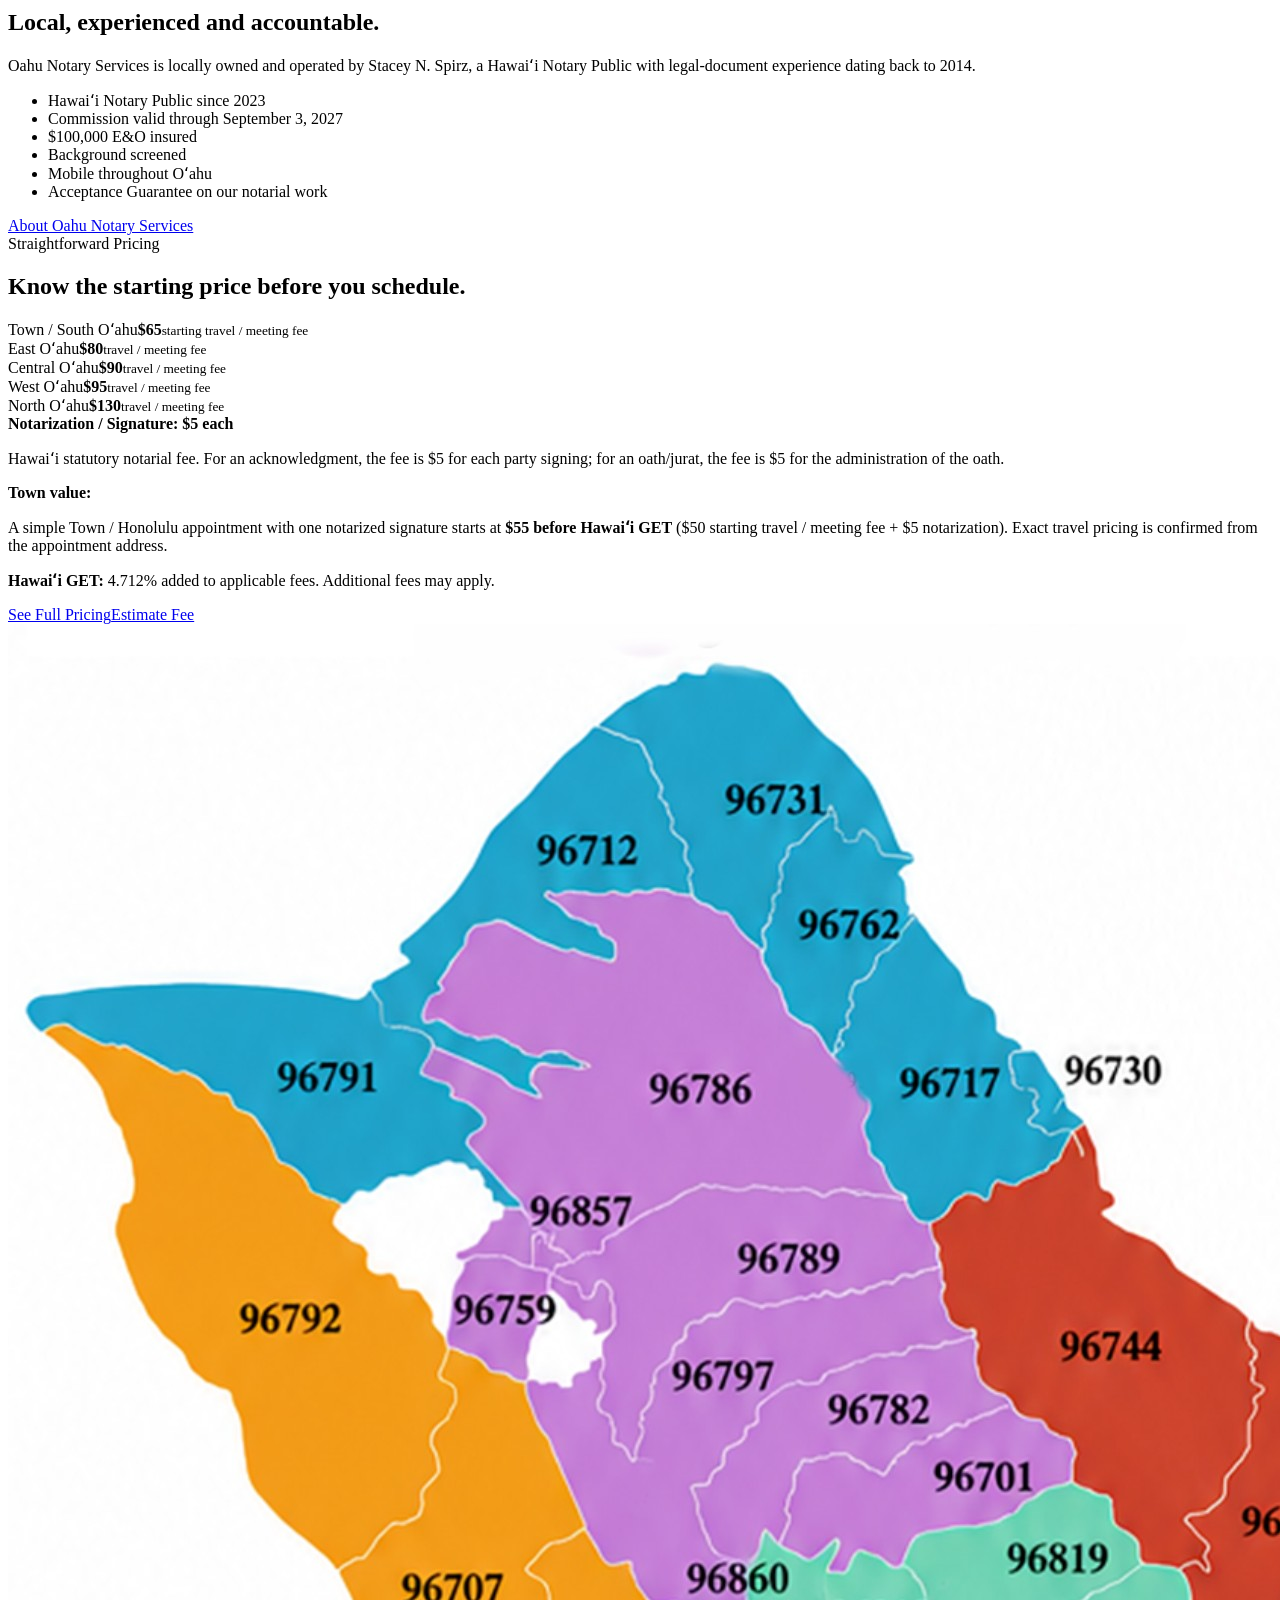
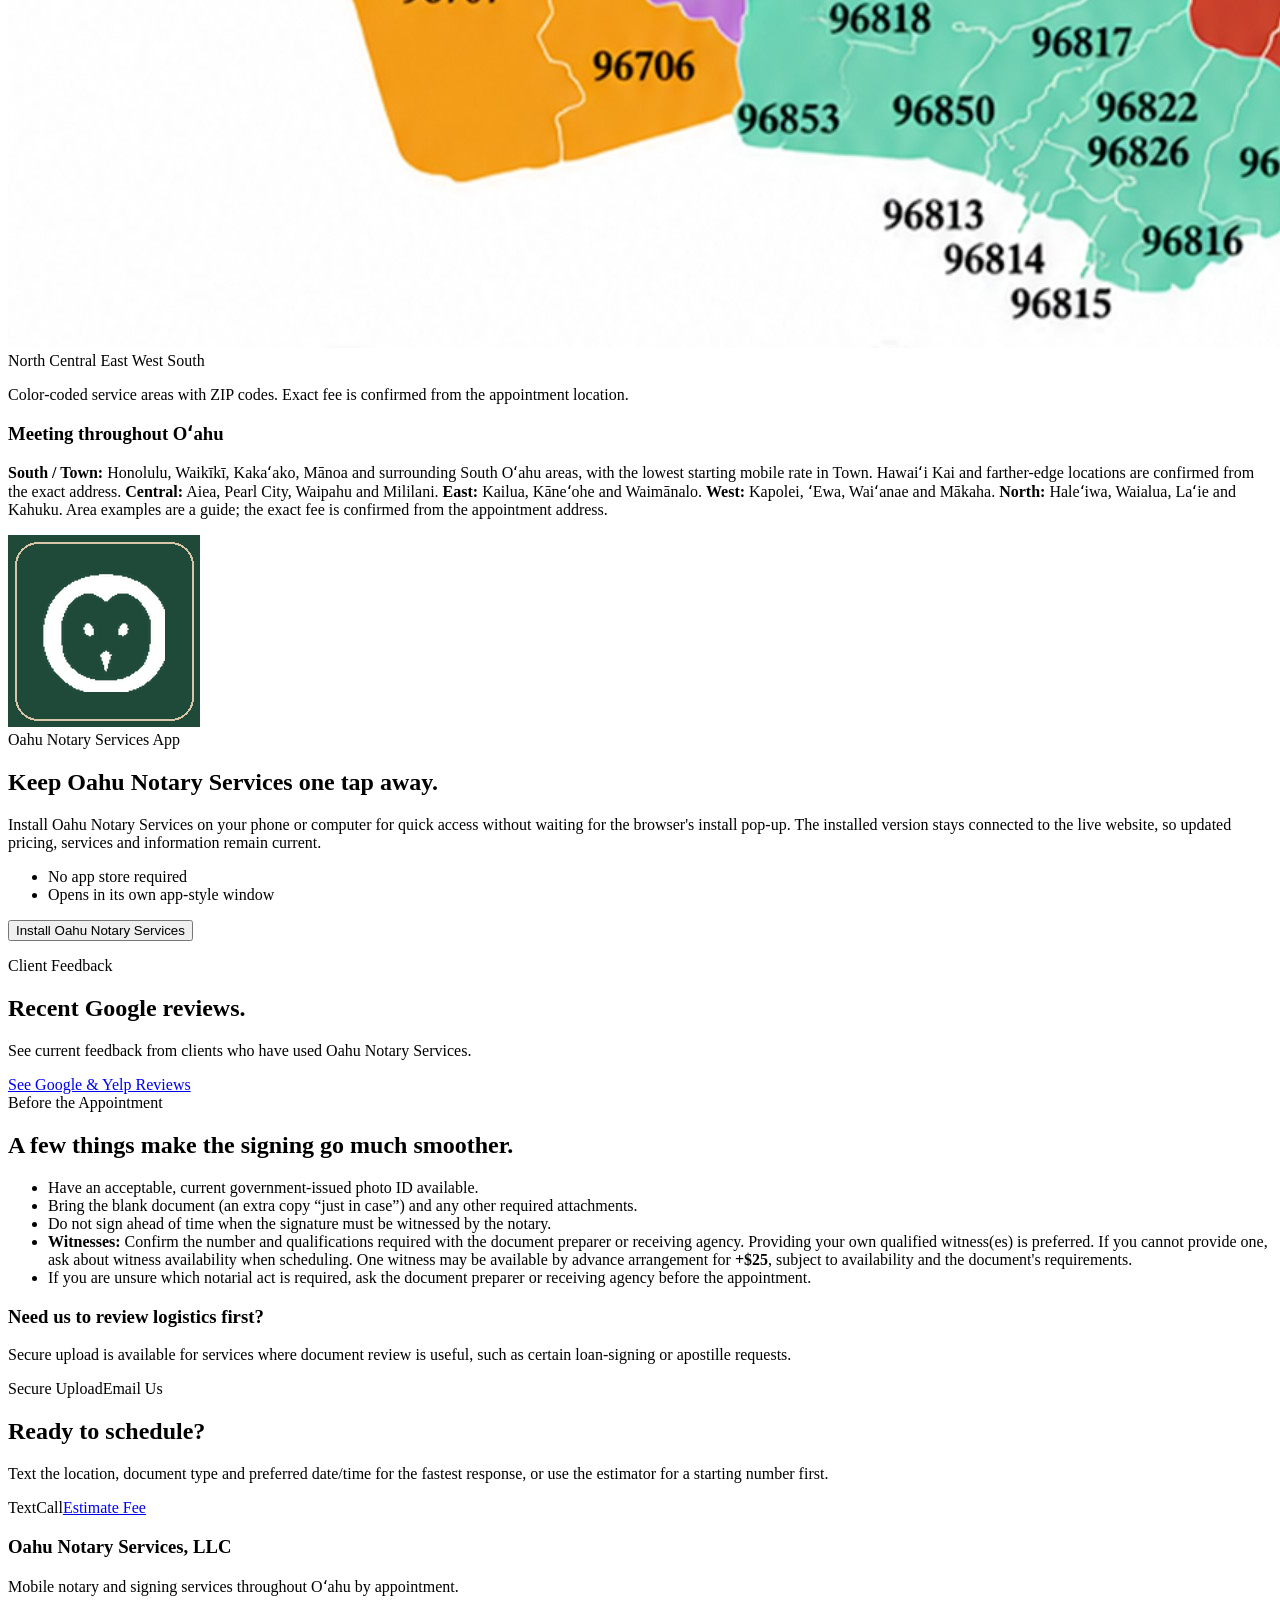
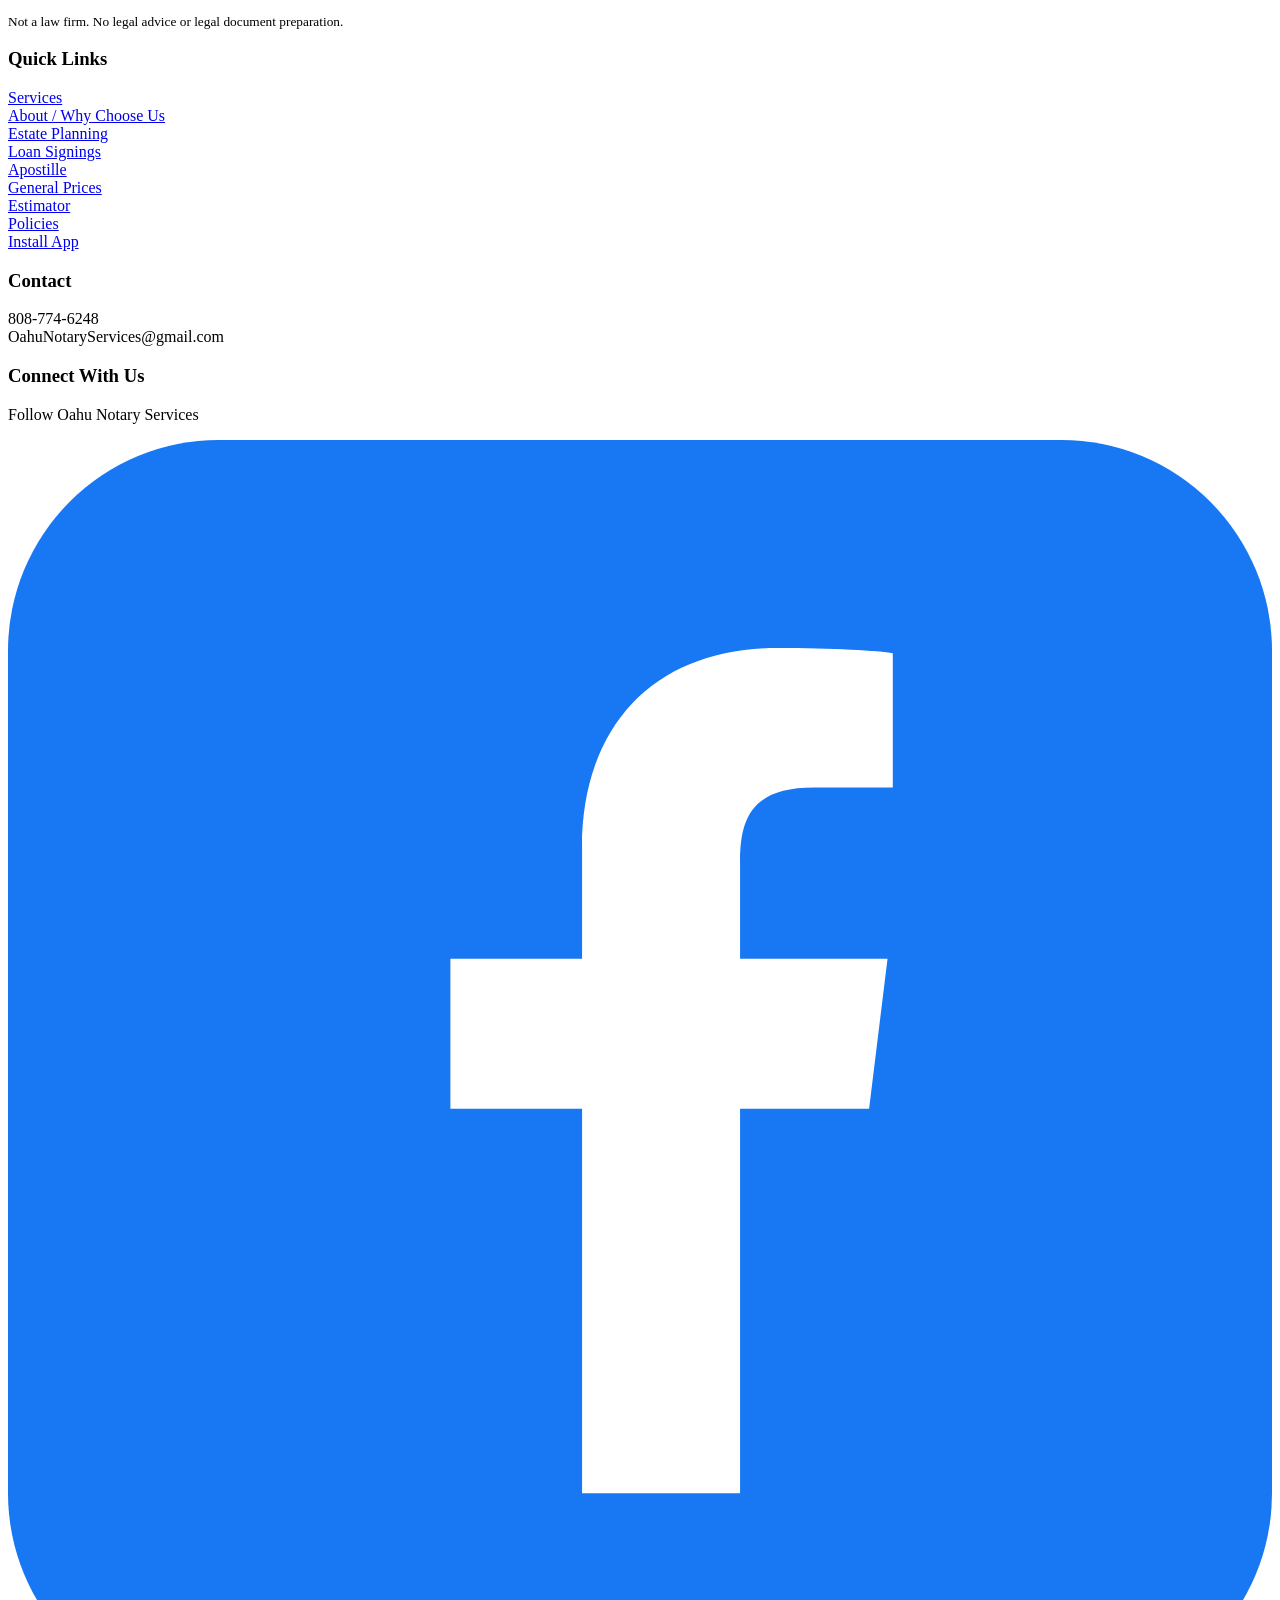
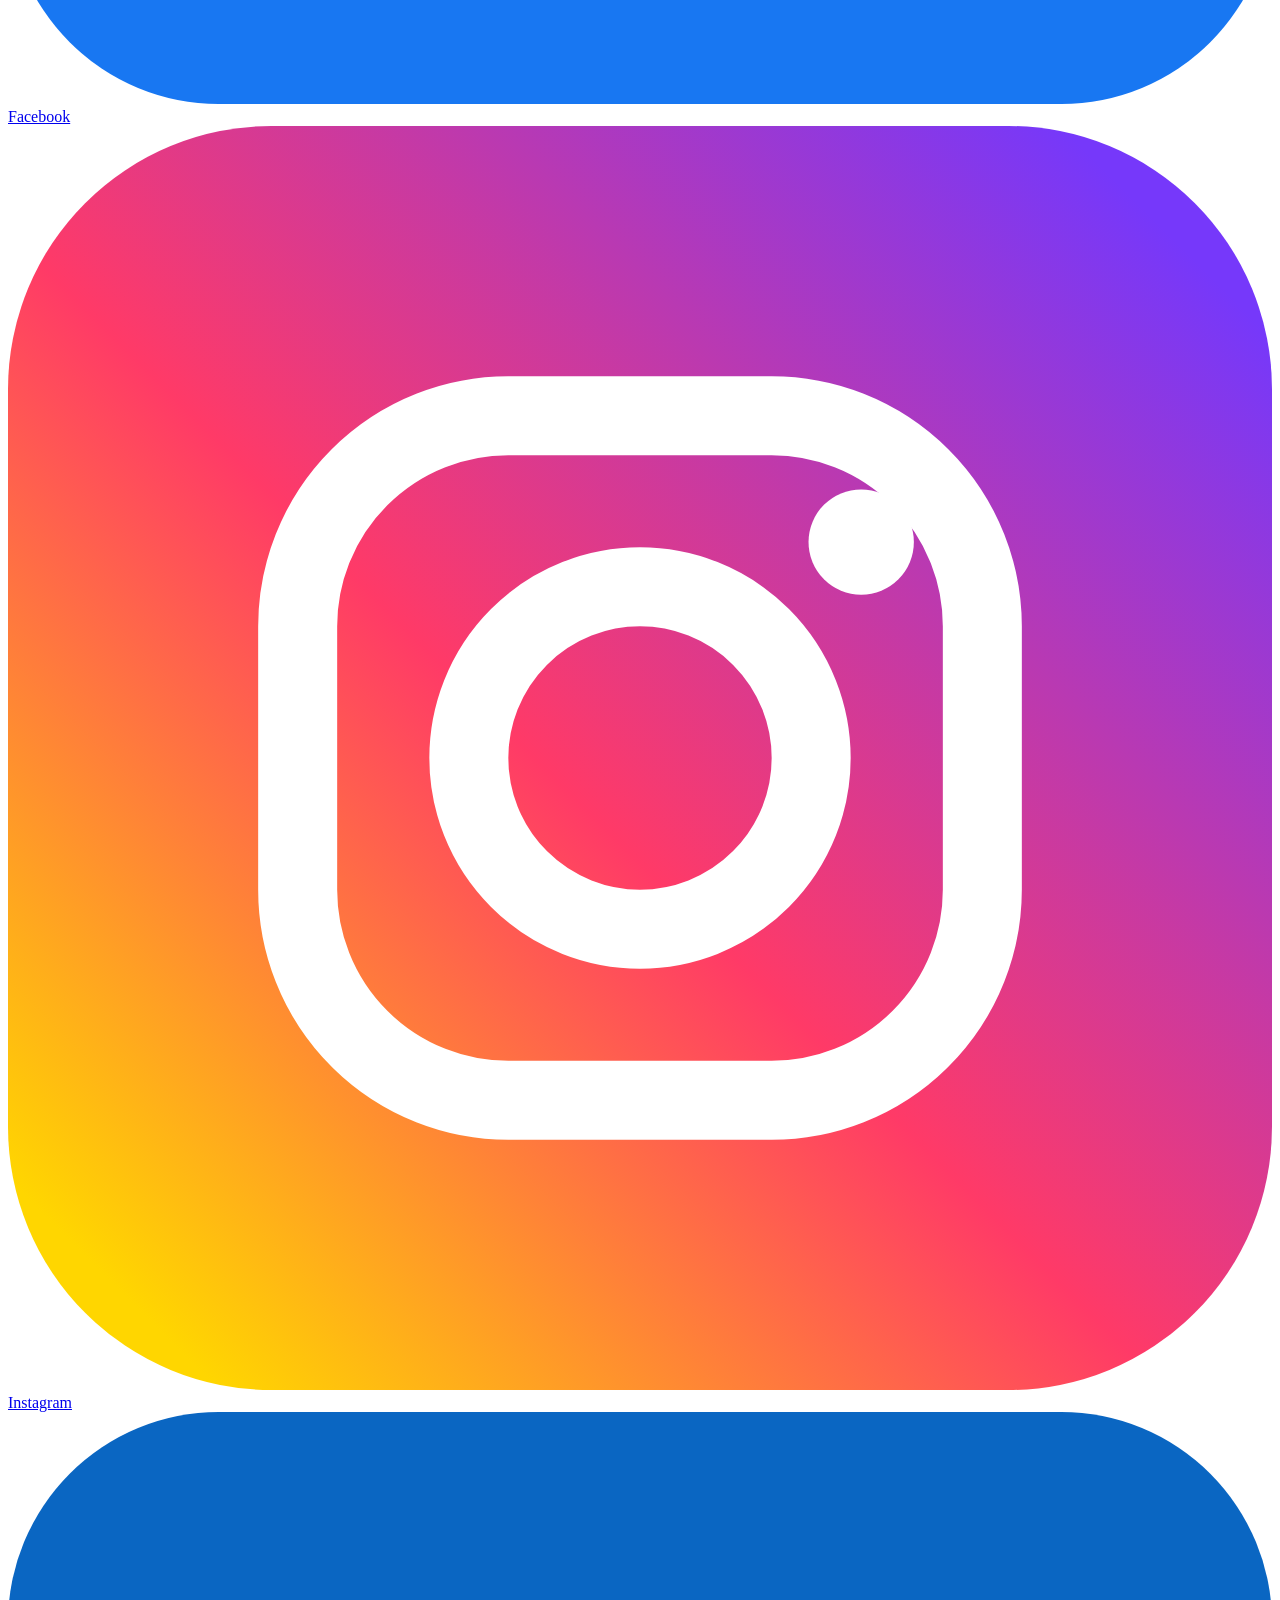
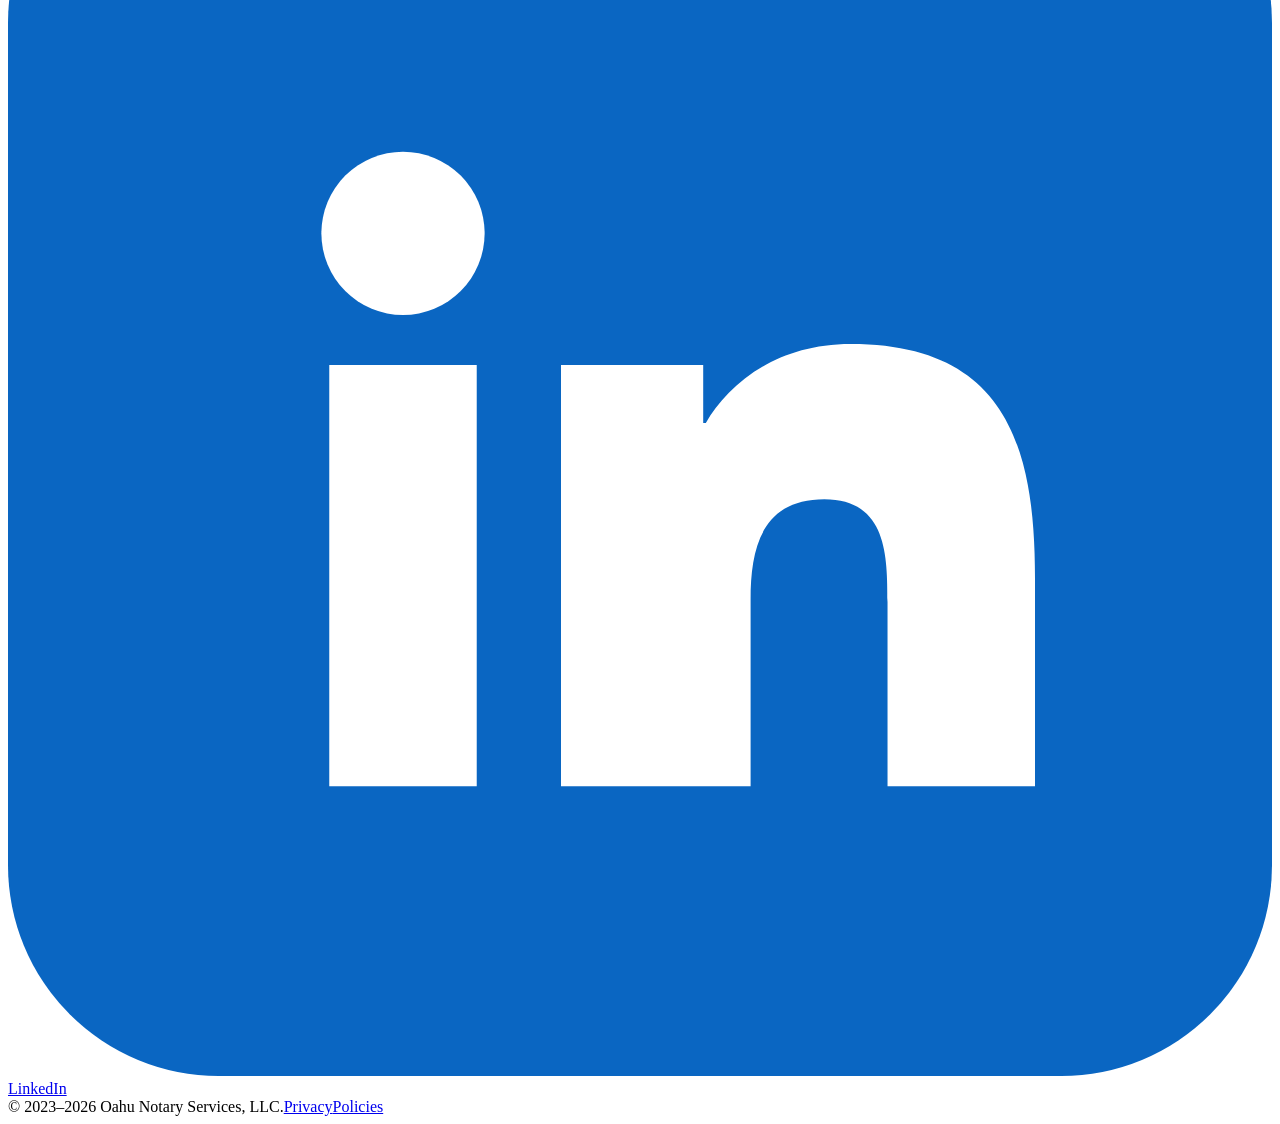
==== commit 384fdf04: "Add files via upload" ====
--- a/index.html
+++ b/index.html
@@ -2,23 +2,23 @@
 
 <html lang="en"><head><meta charset="utf-8"/><meta content="width=device-width,initial-scale=1" name="viewport"/>
 <title>Oahu Notary Services | Mobile Notary on Oʻahu</title><meta content="Professional mobile notarizations and signing services throughout Oʻahu. Homes, offices, hospitals, care facilities, correctional facilities and convenient meeting locations. Call or text 808-774-6248." name="description"/><link href="https://www.oahunotaryservices.com/" rel="canonical"/><meta content="#1f4a3a" name="theme-color"/>
-<link href="favicon.ico?v=20260916f" rel="icon" sizes="any"/>
-<link href="assets/img/favicon-32.png?v=20260916f" rel="icon" sizes="32x32" type="image/png"/>
-<link href="assets/img/favicon-16.png?v=20260916f" rel="icon" sizes="16x16" type="image/png"/>
-<link href="assets/img/apple-touch-icon.png?v=20260916f" rel="apple-touch-icon" sizes="180x180"/>
-<link href="manifest.webmanifest?v=20260916f" rel="manifest"/>
+<link href="favicon.ico?v=20260917a" rel="icon" sizes="any"/>
+<link href="assets/img/favicon-32.png?v=20260917a" rel="icon" sizes="32x32" type="image/png"/>
+<link href="assets/img/favicon-16.png?v=20260917a" rel="icon" sizes="16x16" type="image/png"/>
+<link href="assets/img/apple-touch-icon.png?v=20260917a" rel="apple-touch-icon" sizes="180x180"/>
+<link href="manifest.webmanifest?v=20260917a" rel="manifest"/>
 <meta content="Oahu Notary Services" name="application-name"/>
 <meta content="Oahu Notary Services" name="apple-mobile-web-app-title"/>
 <meta content="#1F4A3A" name="msapplication-TileColor"/>
-<meta content="assets/img/ons-brand-icon-192.png?v=20260916f" name="msapplication-TileImage"/>
+<meta content="assets/img/ons-brand-icon-192.png?v=20260917a" name="msapplication-TileImage"/>
 <meta content="yes" name="mobile-web-app-capable"/>
 <meta content="yes" name="apple-mobile-web-app-capable"/>
 <meta content="black-translucent" name="apple-mobile-web-app-status-bar-style"/>
-<link href="assets/css/styles.css?v=20260916f" rel="stylesheet"/><script type="application/ld+json">{"@context": "https://schema.org", "@type": ["LocalBusiness", "ProfessionalService"], "name": "Oahu Notary Services, LLC", "url": "https://www.oahunotaryservices.com/", "telephone": "+1-808-774-6248", "email": "OahuNotaryServices@gmail.com", "image": "https://www.oahunotaryservices.com/assets/img/stacey-oahu-notary.jpg", "logo": "https://www.oahunotaryservices.com/assets/img/oahu-notary-logo.png", "description": "Mobile notary, estate-planning signing, loan-signing and apostille-assistance services throughout Oʻahu, Hawaiʻi.", "areaServed": {"@type": "AdministrativeArea", "name": "Oʻahu, Hawaiʻi"}, "sameAs": ["https://www.facebook.com/OahuNotaryServices", "https://www.instagram.com/OahuNotaryServices", "https://www.linkedin.com/company/oahunotaryservices/"], "priceRange": "$$"}</script></head><body><a class="skip-link" href="#main">Skip to content</a>
+<link href="assets/css/styles-v518.css?v=20260917a" rel="stylesheet"/><script type="application/ld+json">{"@context": "https://schema.org", "@type": ["LocalBusiness", "ProfessionalService"], "name": "Oahu Notary Services, LLC", "url": "https://www.oahunotaryservices.com/", "telephone": "+1-808-774-6248", "email": "OahuNotaryServices@gmail.com", "image": "https://www.oahunotaryservices.com/assets/img/stacey-oahu-notary.jpg", "logo": "https://www.oahunotaryservices.com/assets/img/oahu-notary-logo.png", "description": "Mobile notary, estate-planning signing, loan-signing and apostille-assistance services throughout Oʻahu, Hawaiʻi.", "areaServed": {"@type": "AdministrativeArea", "name": "Oʻahu, Hawaiʻi"}, "sameAs": ["https://www.facebook.com/OahuNotaryServices", "https://www.instagram.com/OahuNotaryServices", "https://www.linkedin.com/company/oahunotaryservices/"], "priceRange": "$$"}</script></head><body><a class="skip-link" href="#main">Skip to content</a>
 <div class="topbar">Serving all of Oʻahu by appointment • Text or email preferred for fastest response</div>
 <header class="site-header">
 <div class="container nav">
-<a aria-label="Oahu Notary Services home" class="brand" href="index.html"><img alt="Oahu Notary Services" src="assets/img/oahu-notary-logo.png?v=20260916f"/></a>
+<a aria-label="Oahu Notary Services home" class="brand" href="index.html"><img alt="Oahu Notary Services" src="assets/img/oahu-notary-logo.png?v=20260917a"/></a>
 <button aria-controls="mainNav" aria-expanded="false" class="menu-toggle" type="button">Menu</button>
 <nav aria-label="Main navigation" class="nav-links" id="mainNav"><a class="active" href="index.html">Home</a><a href="services.html">Services</a><a href="about.html">About</a><a href="estate.html">Estate Planning</a><a href="loan-signings.html">Loan Signings</a><a href="apostille.html">Apostille</a><a href="pricing.html">General Prices</a><a href="estimate.html">Estimate</a><a href="reviews.html">Reviews</a><a href="contact.html">Contact</a></nav>
 </div>
@@ -29,7 +29,7 @@
 <p class="lede">Professional mobile notarizations and services throughout Oʻahu—at your home, office, hospital, care facility, correctional facility, or another convenient location. Yes, even at da beach.</p>
 <div class="hero-actions"><a class="btn btn-contact" data-text-link="">Text</a><a class="btn btn-contact" data-phone-link="">Call</a><a class="btn btn-estimate" href="estimate.html">Estimate Fee</a><a class="btn btn-upload" data-upload-link="" rel="noopener" target="_blank">Secure Upload</a></div>
 <div class="trust-line"><span>7 days a week</span><span>Evenings &amp; holidays available</span><span>Legal-document experience since 2014</span><span>Locally Owned and Operated</span></div>
-</div><div class="hero-card"><img alt="Hawaiʻi notary journal and notary stamp with an Oʻahu view" class="home-hero-photo" src="assets/img/home-notary-journal.jpg?v=20260916f"/></div></div></section>
+</div><div class="hero-card"><img alt="Hawaiʻi notary journal and notary stamp with an Oʻahu view" class="home-hero-photo" src="assets/img/home-notary-journal.jpg?v=20260917a"/></div></div></section>
 <section class="section"><div class="container">
 <div class="section-head"><span class="eyebrow">Popular Services</span><h2 class="title-font compact-heading">One notary for everyday documents and more involved signings.</h2><p>Need something not listed? Send a photo or PDF through our <a class="text-link" data-upload-link="" rel="noopener" target="_blank">secure document upload</a> and we can tell you whether it is a service we handle.</p></div>
 <div class="grid-3">
@@ -40,8 +40,8 @@
 <a class="card card-link service-card" href="apostille.html"><h3>Apostille Assistance</h3><p>Help coordinating Hawaiʻi apostille and authentication processing, including notarization and document routing when applicable.</p></a>
 <article class="card service-card"><h3>Correctional Facility Visits</h3><p>Notary appointments requiring institution coordination, security procedures and advance approval.</p></article>
 </div><div class="button-row"><a class="btn btn-general" href="services.html">See All Services</a></div>
-</div></section><section class="section alt how-it-works"><div class="container"><div class="section-head"><span class="eyebrow">How It Works</span></div><div class="grid-3"><div class="card process-card"><span class="process-step">1</span><h3>Send the Details</h3><p>Text or email the document type, meeting location and preferred date/time. Use the secure upload if we need to review the document logistics.</p></div><div class="card process-card"><span class="process-step">2</span><h3>We Confirm the Appointment</h3><p>We confirm availability, the meeting location, identification and witness requirements, and the final fee before the appointment is scheduled. If you need help with a witness, ask at this stage. One witness may be arranged for <strong>+$25</strong>, subject to availability and the document's requirements.</p></div><div class="card process-card"><span class="process-step">3</span><h3>We Come to You</h3><p>Meet at your home, office, hospital, care facility or another arranged Oʻahu location. The notarial act is completed and recorded as required.</p></div></div></div></section>
-<section class="section alt"><div class="container"><div class="guarantee"><div><span class="kicker" style="color:#d6c5a6">Acceptance Guarantee</span><h2 class="compact-heading">If the notarial part is rejected because of our error, we come back and fix it.</h2><p>If a notarization performed by Oahu Notary Services is rejected due to an error on our notarial portion, we will return and correct that notarization at no additional charge.</p></div><a class="btn btn-general" href="contact.html">Contact Us</a></div></div></section><section class="section"><div class="container about-preview-grid"><div class="about-preview-photo"><img alt="Stacey, owner and Hawaiʻi Notary Public for Oahu Notary Services" src="assets/img/stacey-oahu-notary.jpg?v=20260916f"/></div><div><span class="eyebrow">Meet Your Notary</span><h2 class="compact-heading">Local, experienced and accountable.</h2><p class="subheading">Oahu Notary Services is locally owned and operated by Stacey N. Spirz, a Hawaiʻi Notary Public with legal-document experience dating back to 2014.</p><ul class="list-clean trust-bullets"><li>Hawaiʻi Notary Public since 2023</li><li>Commission valid through September 3, 2027</li><li>$100,000 E&amp;O insured</li><li>Background screened</li><li>Mobile throughout Oʻahu</li><li>Acceptance Guarantee on our notarial work</li></ul><div class="button-row"><a class="btn btn-general" href="about.html">About Oahu Notary Services</a></div></div></div></section>
+</div></section><section class="section alt how-it-works"><div class="container"><div class="section-head"><span class="eyebrow">How It Works</span></div><div class="grid-3"><div class="card process-card"><span class="process-step">1</span><h3>Send the Details</h3><p>Text or email the document type, meeting location and preferred date/time. Secure upload is available for services where document review is helpful, such as certain loan-signing or apostille requests.</p></div><div class="card process-card"><span class="process-step">2</span><h3>We Confirm the Appointment</h3><p>We confirm availability, the meeting location, identification and witness requirements, and the final fee before the appointment is scheduled. If you need help with a witness, ask at this stage. One witness may be arranged for <strong>+$25</strong>, subject to availability and the document's requirements.</p></div><div class="card process-card"><span class="process-step">3</span><h3>We Come to You</h3><p>Meet at your home, office, hospital, care facility or another arranged Oʻahu location. The notarial act is completed and recorded as required.</p></div></div></div></section>
+<section class="section alt"><div class="container"><div class="guarantee"><div><span class="kicker" style="color:#d6c5a6">Acceptance Guarantee</span><h2 class="compact-heading">If the notarial part is rejected because of our error, we come back and fix it.</h2><p>If a notarization performed by Oahu Notary Services is rejected due to an error on our notarial portion, we will return and correct that notarization at no additional charge.</p></div><a class="btn btn-general" href="contact.html">Contact Us</a></div></div></section><section class="section"><div class="container about-preview-grid"><div class="about-preview-photo"><img alt="Stacey, owner and Hawaiʻi Notary Public for Oahu Notary Services" src="assets/img/stacey-oahu-notary.jpg?v=20260917a"/></div><div><span class="eyebrow">Meet Your Notary</span><h2 class="compact-heading">Local, experienced and accountable.</h2><p class="subheading">Oahu Notary Services is locally owned and operated by Stacey N. Spirz, a Hawaiʻi Notary Public with legal-document experience dating back to 2014.</p><ul class="list-clean trust-bullets"><li>Hawaiʻi Notary Public since 2023</li><li>Commission valid through September 3, 2027</li><li>$100,000 E&amp;O insured</li><li>Background screened</li><li>Mobile throughout Oʻahu</li><li>Acceptance Guarantee on our notarial work</li></ul><div class="button-row"><a class="btn btn-general" href="about.html">About Oahu Notary Services</a></div></div></div></section>
 <section class="section"><div class="container two-col"><div>
 <span class="eyebrow">Straightforward Pricing</span><h2 class="compact-heading">Know the starting price before you schedule.</h2>
 <div class="price-grid home-price-grid"><div class="price-pill">Town / South Oʻahu<strong>$65</strong><small>starting travel / meeting fee</small></div><div class="price-pill">East Oʻahu<strong>$80</strong><small>travel / meeting fee</small></div><div class="price-pill">Central Oʻahu<strong>$90</strong><small>travel / meeting fee</small></div><div class="price-pill">West Oʻahu<strong>$95</strong><small>travel / meeting fee</small></div><div class="price-pill">North Oʻahu<strong>$130</strong><small>travel / meeting fee</small></div></div>
@@ -49,7 +49,7 @@
 <div class="pricing-note"><strong>Town value:</strong><p>A simple Town / Honolulu appointment with one notarized signature starts at <strong>$55 before Hawaiʻi GET</strong> ($50 starting travel / meeting fee + $5 notarization). Exact travel pricing is confirmed from the appointment address.</p></div>
 <p><strong>Hawaiʻi GET: </strong>4.712% added to applicable fees. Additional fees may apply.</p>
 <div class="button-row"><a class="btn btn-general" href="pricing.html">See Full Pricing</a><a class="btn btn-estimate" href="estimate.html">Estimate Fee</a></div>
-</div><div class="map-wrap"><img alt="Color-coded Oʻahu service-area map with ZIP codes" class="service-map-img" src="assets/img/oahu-zip-service-map.png?v=20260916f"/><div aria-label="Oʻahu service area color legend" class="map-legend">
+</div><div class="map-wrap"><img alt="Color-coded Oʻahu service-area map with ZIP codes" class="service-map-img" src="assets/img/oahu-zip-service-map.png?v=20260917a"/><div aria-label="Oʻahu service area color legend" class="map-legend">
 <span class="map-legend-chip north">North</span>
 <span class="map-legend-chip central">Central</span>
 <span class="map-legend-chip east">East</span>
@@ -58,7 +58,7 @@
 </div><p class="map-caption">Color-coded service areas with ZIP codes. Exact fee is confirmed from the appointment location.</p><div class="service-area-text"><h3>Meeting throughout Oʻahu</h3><p><strong>South / Town:</strong> Honolulu, Waikīkī, Kakaʻako, Mānoa and surrounding South Oʻahu areas, with the lowest starting mobile rate in Town. Hawaiʻi Kai and farther-edge locations are confirmed from the exact address. <strong>Central:</strong> Aiea, Pearl City, Waipahu and Mililani. <strong>East:</strong> Kailua, Kāneʻohe and Waimānalo. <strong>West:</strong> Kapolei, ʻEwa, Waiʻanae and Mākaha. <strong>North:</strong> Haleʻiwa, Waialua, Laʻie and Kahuku. Area examples are a guide; the exact fee is confirmed from the appointment address.</p></div></div></div></section>
 <section class="section app-install-section" id="install-app"><div class="container">
 <div class="app-install-card">
-<div class="app-install-brand"><img alt="Oahu Notary Services app icon" src="assets/img/ons-brand-icon-192.png?v=20260916f"/></div>
+<div class="app-install-brand"><img alt="Oahu Notary Services app icon" src="assets/img/ons-brand-icon-192.png?v=20260917a"/></div>
 <div class="app-install-copy"><span class="eyebrow">Oahu Notary Services App</span><h2 class="compact-heading">Keep Oahu Notary Services one tap away.</h2>
 <p>Install Oahu Notary Services on your phone or computer for quick access without waiting for the browser's install pop-up. The installed version stays connected to the live website, so updated pricing, services and information remain current.</p>
 <ul class="app-install-benefits"><li>No app store required</li><li>Opens in its own app-style window</li></ul>
@@ -68,12 +68,12 @@
 </div></div>
 </div></section><section class="section home-reviews"><div class="container"><div class="section-head"><span class="eyebrow">Client Feedback</span><h2 class="compact-heading">Recent Google reviews.</h2><p>See current feedback from clients who have used Oahu Notary Services.</p></div><div class="review-widget-shell home-review-shell"><div class="sk-ww-google-reviews" data-embed-id="25691997"></div></div><div class="button-row"><a class="btn btn-general" href="reviews.html">See Google &amp; Yelp Reviews</a></div></div></section>
 <section class="section alt"><div class="container two-col"><div><span class="eyebrow">Before the Appointment</span><h2 class="compact-heading">A few things make the signing go much smoother.</h2><ul class="list-clean"><li>Have an acceptable, current government-issued photo ID available.</li><li>Bring the blank document (an extra copy “just in case”) and any other required attachments.</li><li>Do not sign ahead of time when the signature must be witnessed by the notary.</li><li><strong>Witnesses:</strong> Confirm the number and qualifications required with the document preparer or receiving agency. Providing your own qualified witness(es) is preferred. If you cannot provide one, ask about witness availability when scheduling. One witness may be available by advance arrangement for <strong>+$25</strong>, subject to availability and the document's requirements.</li><li>If you are unsure which notarial act is required, ask the document preparer or receiving agency before the appointment.</li></ul></div>
-<div class="card"><h3>Need us to review logistics first?</h3><p>You can send documents through the secure upload link before the appointment. This helps us identify the likely appointment time, printing needs, witness logistics and any special facility requirements.</p><div class="button-row contact-actions"><a class="btn btn-upload" data-upload-link="" rel="noopener" target="_blank">Secure Upload</a><a class="btn btn-contact" data-email-link="">Email Us</a></div></div></div></section>
+<div class="card"><h3>Need us to review logistics first?</h3><p>Secure upload is available for services where document review is useful, such as certain loan-signing or apostille requests.</p><div class="button-row contact-actions"><a class="btn btn-upload" data-upload-link="" rel="noopener" target="_blank">Secure Upload</a><a class="btn btn-contact" data-email-link="">Email Us</a></div></div></div></section>
 <section class="cta-band"><div class="container"><h2 class="compact-heading">Ready to schedule?</h2><p>Text the location, document type and preferred date/time for the fastest response, or use the estimator for a starting number first.</p><div class="button-row contact-actions"><a class="btn btn-contact" data-text-link="">Text</a><a class="btn btn-contact" data-phone-link="">Call</a><a class="btn btn-estimate" href="estimate.html">Estimate Fee</a></div></div></section>
 </main><footer class="footer"><div class="container"><div class="footer-grid">
 <div class="footer-brand"><h3>Oahu Notary Services, LLC</h3><p>Mobile notary and signing services throughout Oʻahu by appointment.</p><small>Not a law firm. No legal advice or legal document preparation.</small></div>
 <div><h3>Quick Links</h3><p><a href="services.html">Services</a><br/><a href="about.html">About / Why Choose Us</a><br/><a href="estate.html">Estate Planning</a><br/><a href="loan-signings.html">Loan Signings</a><br/><a href="apostille.html">Apostille</a><br/><a href="pricing.html">General Prices</a><br/><a href="estimate.html">Estimator</a><br/><a href="policies.html">Policies</a><br/><a href="index.html#install-app">Install App</a></p></div>
 <div class="footer-contact"><h3>Contact</h3><p><a data-phone-link="">808-774-6248</a><br/><a data-email-link="">OahuNotaryServices@gmail.com</a></p></div>
-<div class="footer-connect"><h3 class="connect-title">Connect With Us</h3><p class="connect-copy">Follow Oahu Notary Services</p><div class="social-links"><a class="social-link" href="https://www.facebook.com/OahuNotaryServices" rel="noopener" target="_blank"><img alt="" src="assets/img/social-facebook.svg?v=20260916f"/>Facebook</a><a class="social-link" href="https://www.instagram.com/OahuNotaryServices" rel="noopener" target="_blank"><img alt="" src="assets/img/social-instagram.svg?v=20260916f"/>Instagram</a><a class="social-link" href="https://www.linkedin.com/company/oahunotaryservices/" rel="noopener" target="_blank"><img alt="" src="assets/img/social-linkedin.svg?v=20260916f"/>LinkedIn</a></div></div>
+<div class="footer-connect"><h3 class="connect-title">Connect With Us</h3><p class="connect-copy">Follow Oahu Notary Services</p><div class="social-links"><a class="social-link" href="https://www.facebook.com/OahuNotaryServices" rel="noopener" target="_blank"><img alt="" src="assets/img/social-facebook.svg?v=20260917a"/>Facebook</a><a class="social-link" href="https://www.instagram.com/OahuNotaryServices" rel="noopener" target="_blank"><img alt="" src="assets/img/social-instagram.svg?v=20260917a"/>Instagram</a><a class="social-link" href="https://www.linkedin.com/company/oahunotaryservices/" rel="noopener" target="_blank"><img alt="" src="assets/img/social-linkedin.svg?v=20260917a"/>LinkedIn</a></div></div>
 </div><div class="footer-bottom"><span>© 2023–<span data-year="">2026</span> Oahu Notary Services, LLC.</span><a href="privacy.html">Privacy</a><a href="policies.html">Policies</a></div></div></footer>
-<script defer="True" src="https://widgets.sociablekit.com/google-reviews/widget.js"></script><script src="assets/js/site-v516.js?v=20260916f"></script></body></html>+<script defer="True" src="https://widgets.sociablekit.com/google-reviews/widget.js"></script><script src="assets/js/site-v518.js?v=20260917a"></script></body></html>
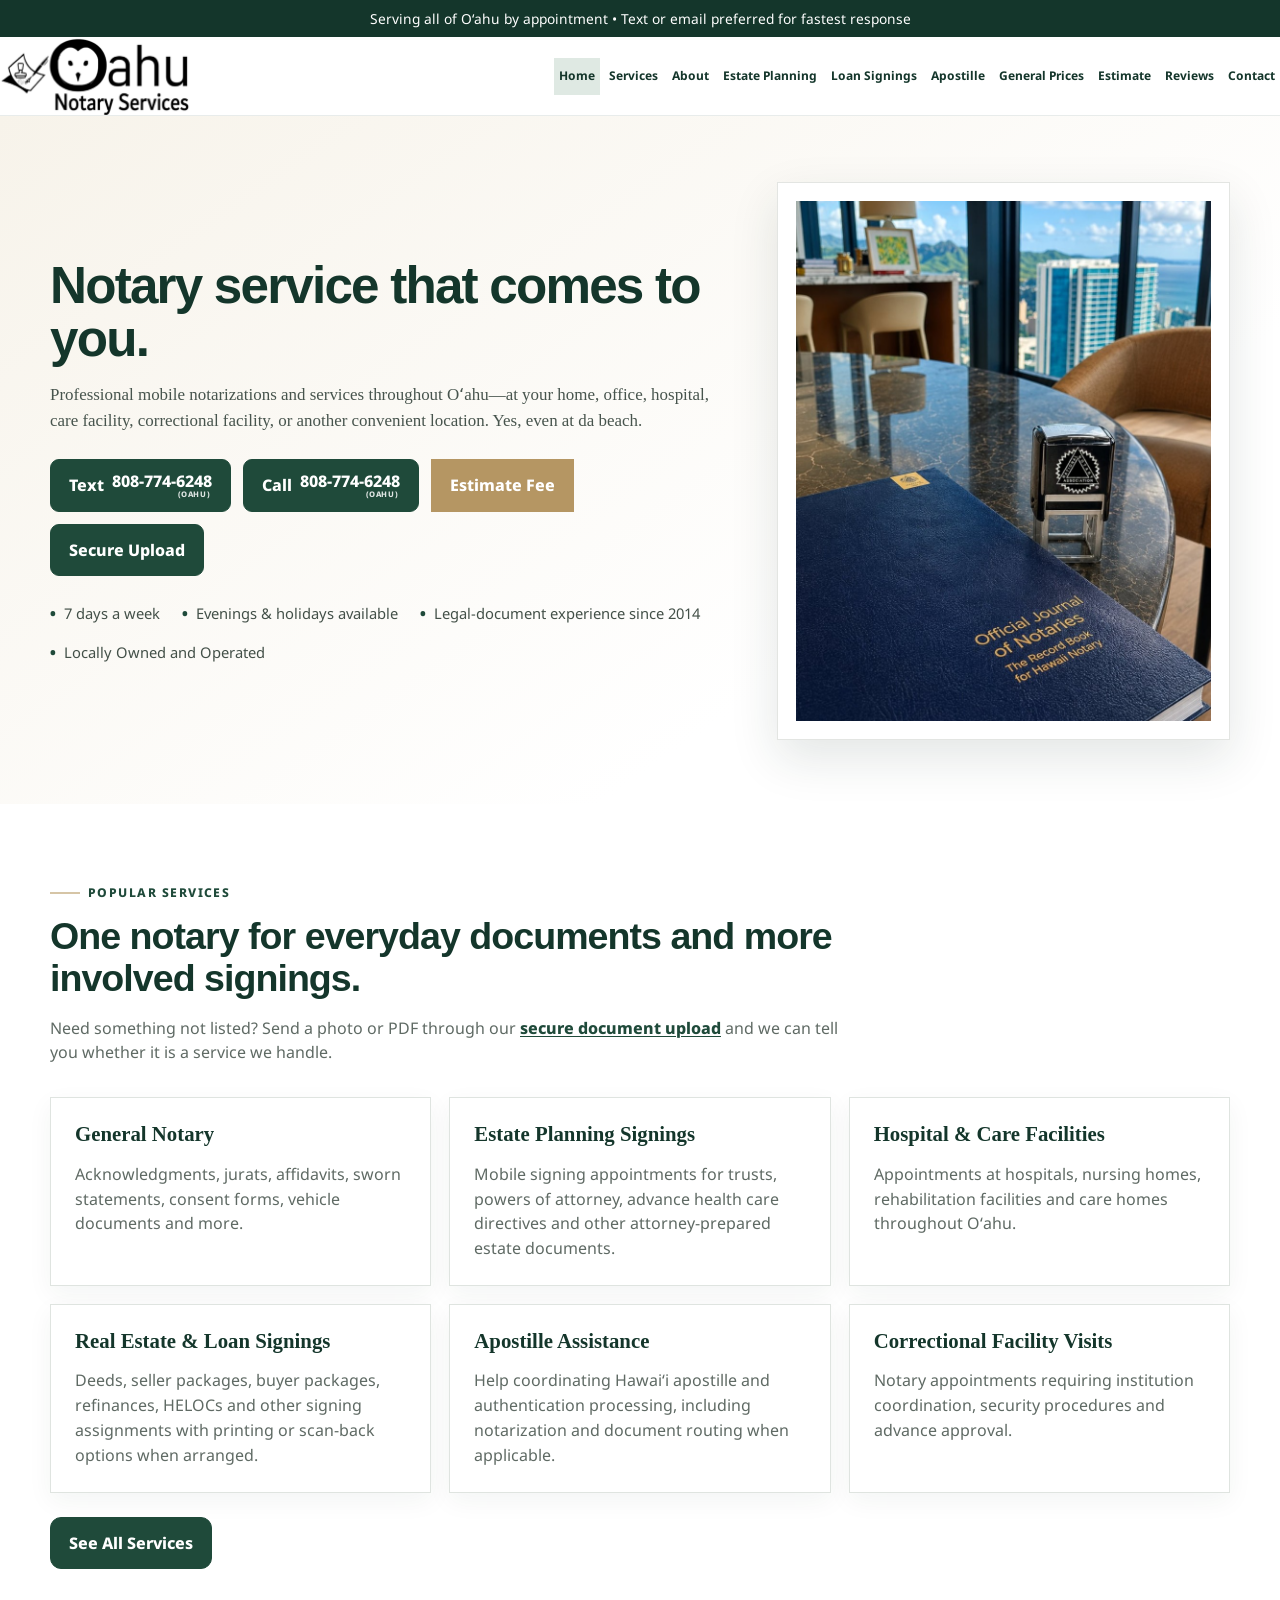
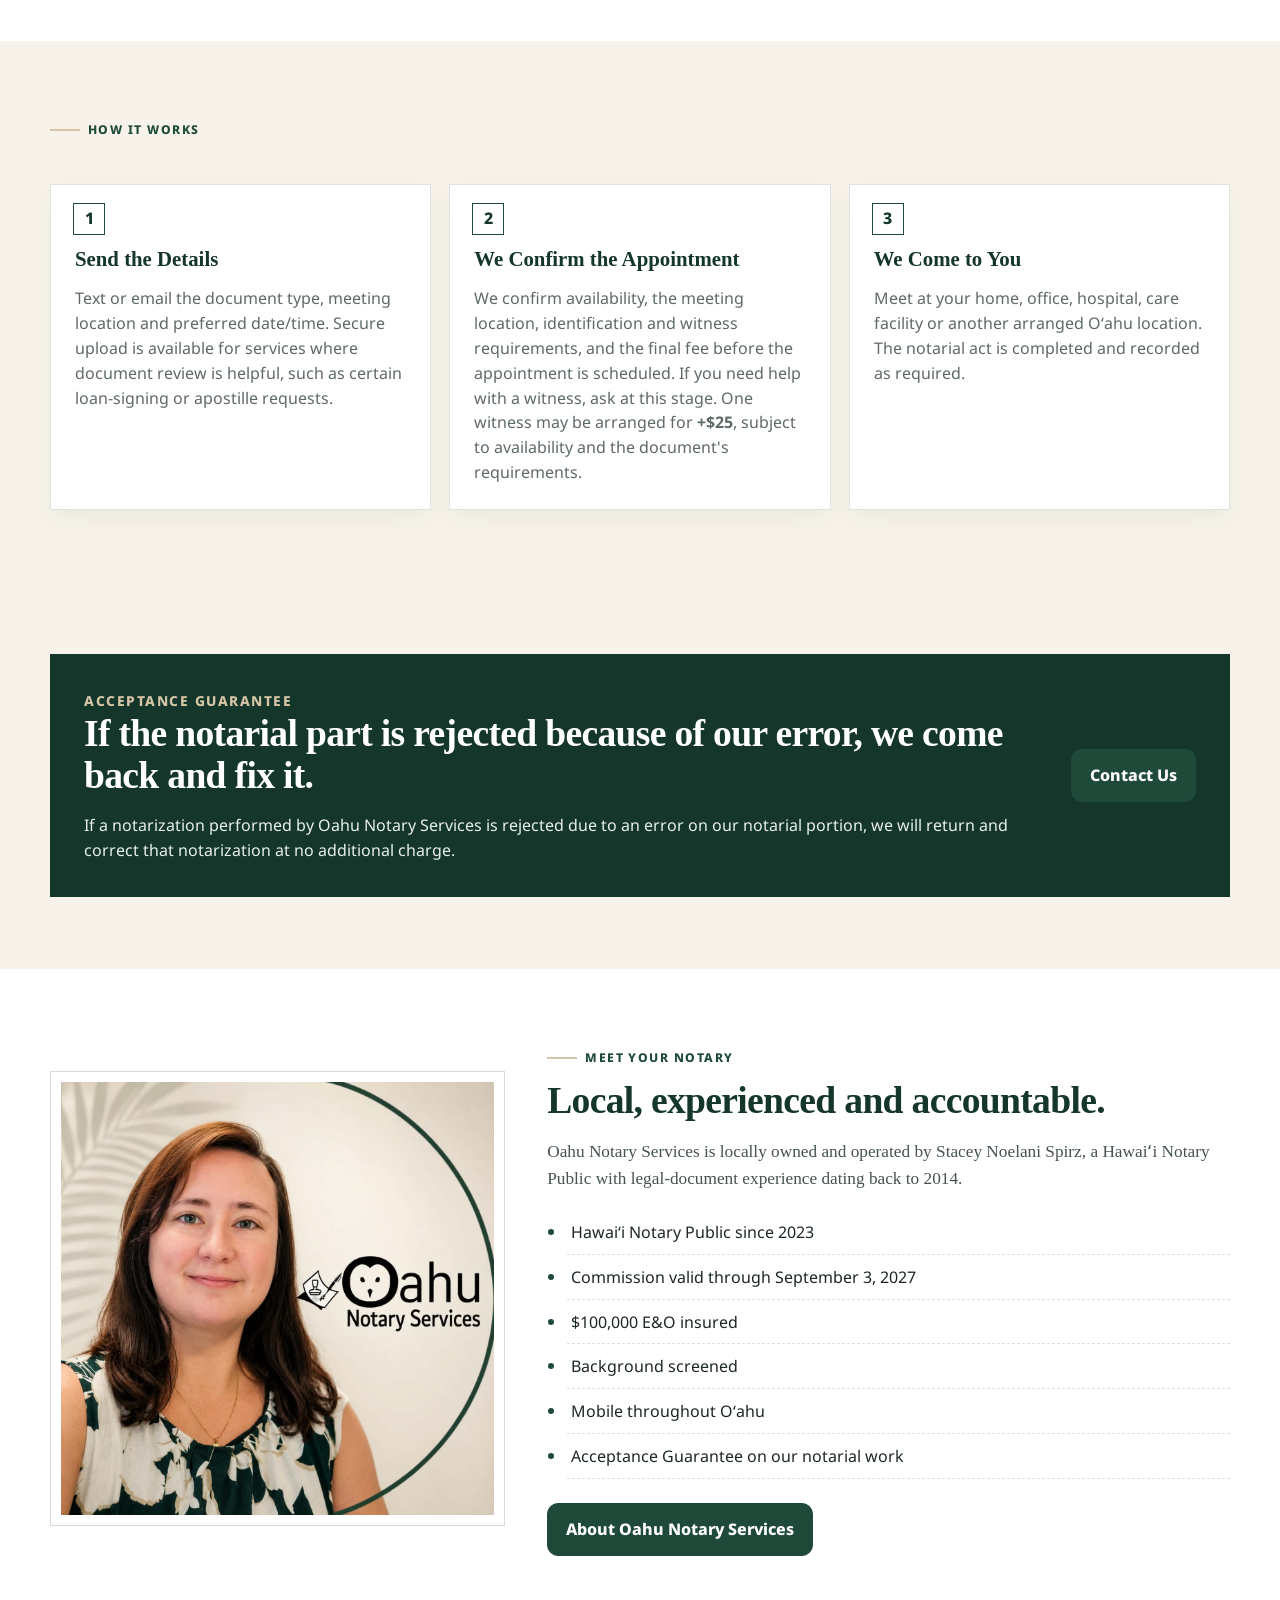
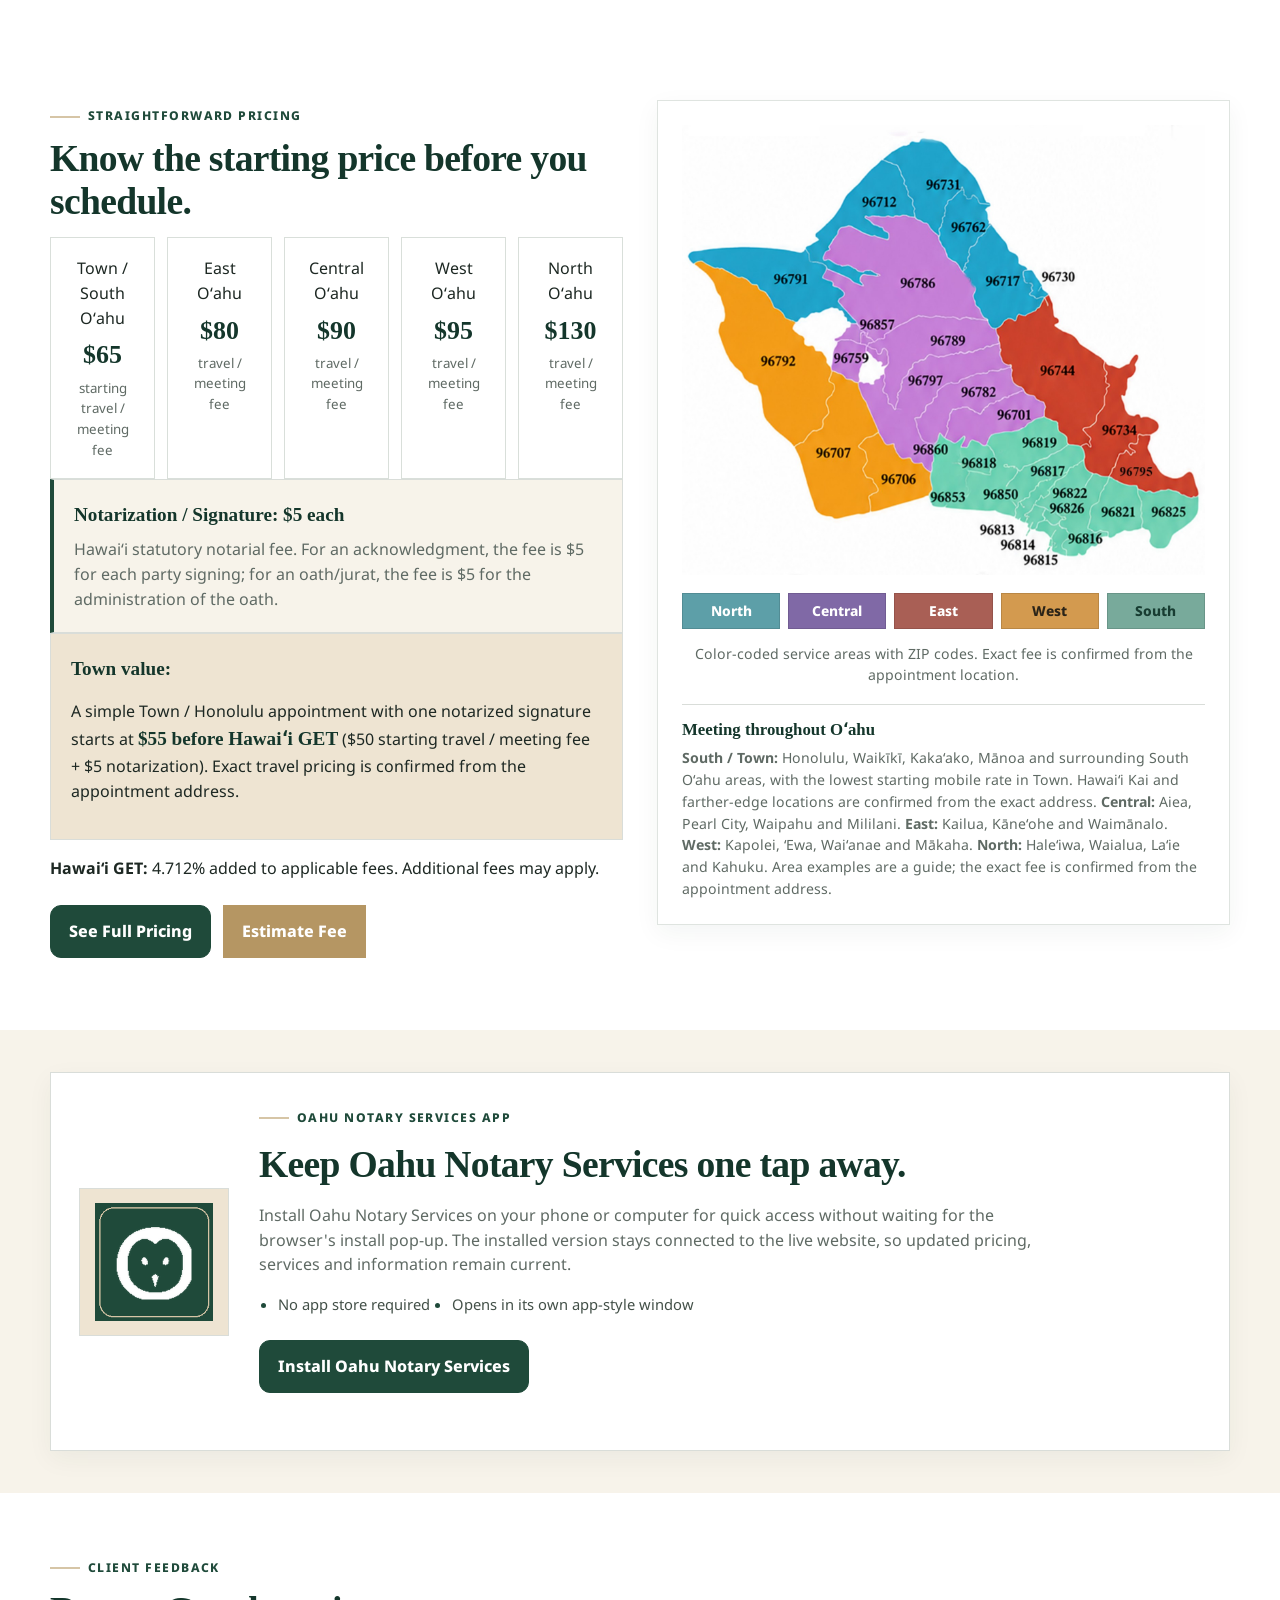
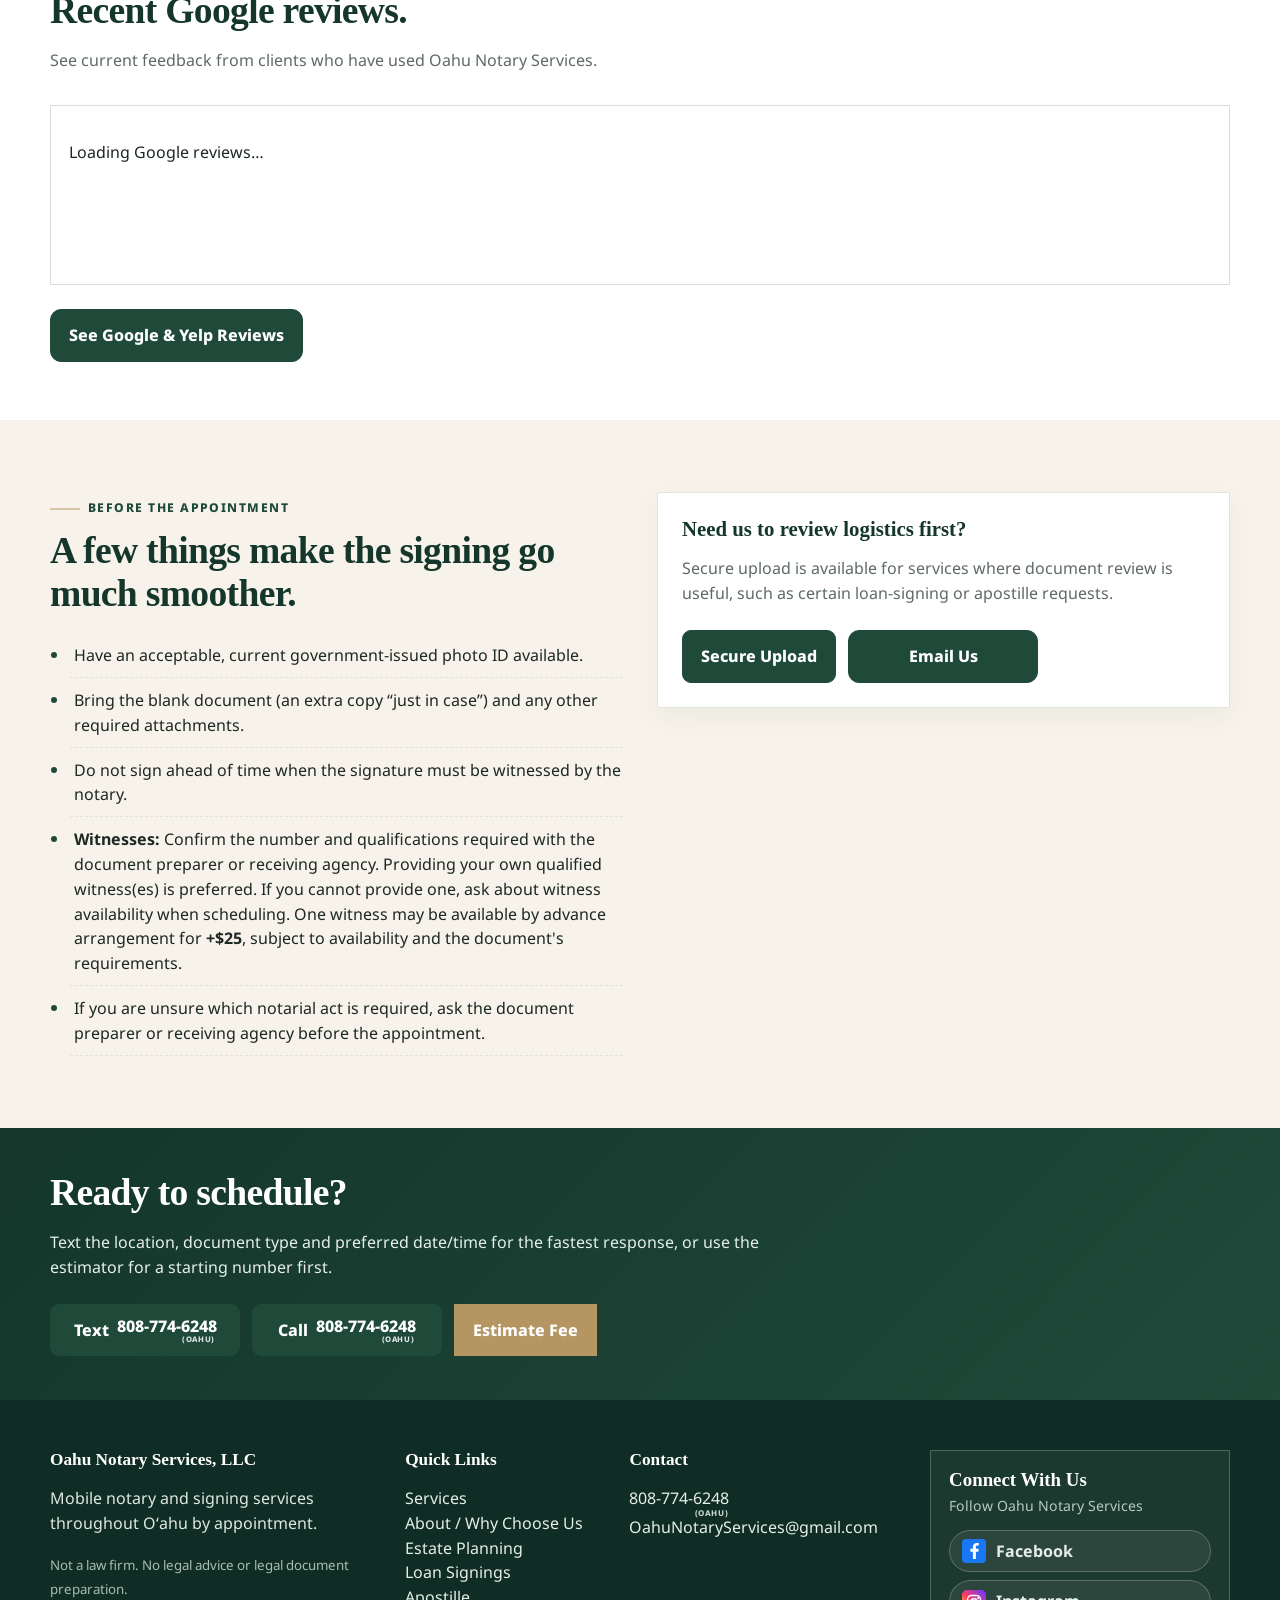
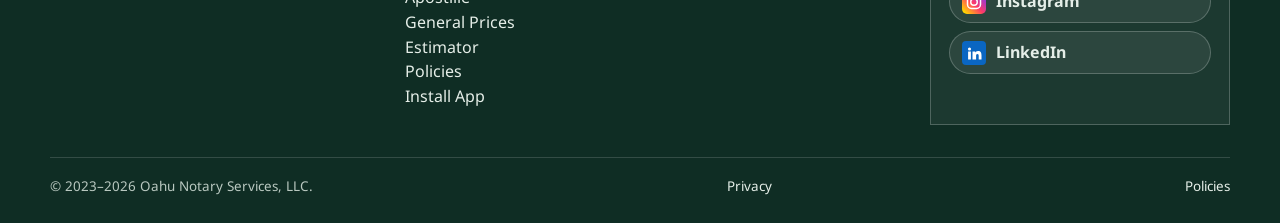
==== commit 1de62fd8: "Add files via upload" ====
--- a/index.html
+++ b/index.html
@@ -14,7 +14,7 @@
 <meta content="yes" name="mobile-web-app-capable"/>
 <meta content="yes" name="apple-mobile-web-app-capable"/>
 <meta content="black-translucent" name="apple-mobile-web-app-status-bar-style"/>
-<link href="assets/css/styles-v518.css?v=20260917a" rel="stylesheet"/><script type="application/ld+json">{"@context": "https://schema.org", "@type": ["LocalBusiness", "ProfessionalService"], "name": "Oahu Notary Services, LLC", "url": "https://www.oahunotaryservices.com/", "telephone": "+1-808-774-6248", "email": "OahuNotaryServices@gmail.com", "image": "https://www.oahunotaryservices.com/assets/img/stacey-oahu-notary.jpg", "logo": "https://www.oahunotaryservices.com/assets/img/oahu-notary-logo.png", "description": "Mobile notary, estate-planning signing, loan-signing and apostille-assistance services throughout Oʻahu, Hawaiʻi.", "areaServed": {"@type": "AdministrativeArea", "name": "Oʻahu, Hawaiʻi"}, "sameAs": ["https://www.facebook.com/OahuNotaryServices", "https://www.instagram.com/OahuNotaryServices", "https://www.linkedin.com/company/oahunotaryservices/"], "priceRange": "$$"}</script></head><body><a class="skip-link" href="#main">Skip to content</a>
+<link href="assets/css/styles-v518.css?v=20260917a" rel="stylesheet"/><script type="application/ld+json">{"@context": "https://schema.org", "@type": ["LocalBusiness", "ProfessionalService"], "name": "Oahu Notary Services, LLC", "url": "https://www.oahunotaryservices.com/", "telephone": "+1-808-774-6248", "email": "OahuNotaryServices@gmail.com", "image": "https://www.oahunotaryservices.com/assets/img/stacey-oahu-notary.jpg", "logo": "https://www.oahunotaryservices.com/assets/img/oahu-notary-logo.png", "description": "Mobile notary, estate-planning signing, loan-signing and apostille-assistance services throughout Oʻahu, Hawaiʻi.", "areaServed": {"@type": "AdministrativeArea", "name": "Oʻahu, Hawaiʻi"}, "sameAs": ["https://www.facebook.com/OahuNotaryServices", "https://www.instagram.com/OahuNotaryServices", "https://www.linkedin.com/company/oahunotaryservices/"], "priceRange": "$$"}</script><link href="assets/notary-reviews/reviews.css?v=20261006" rel="stylesheet"/></head><body><a class="skip-link" href="#main">Skip to content</a>
 <div class="topbar">Serving all of Oʻahu by appointment • Text or email preferred for fastest response</div>
 <header class="site-header">
 <div class="container nav">
@@ -41,7 +41,7 @@
 <article class="card service-card"><h3>Correctional Facility Visits</h3><p>Notary appointments requiring institution coordination, security procedures and advance approval.</p></article>
 </div><div class="button-row"><a class="btn btn-general" href="services.html">See All Services</a></div>
 </div></section><section class="section alt how-it-works"><div class="container"><div class="section-head"><span class="eyebrow">How It Works</span></div><div class="grid-3"><div class="card process-card"><span class="process-step">1</span><h3>Send the Details</h3><p>Text or email the document type, meeting location and preferred date/time. Secure upload is available for services where document review is helpful, such as certain loan-signing or apostille requests.</p></div><div class="card process-card"><span class="process-step">2</span><h3>We Confirm the Appointment</h3><p>We confirm availability, the meeting location, identification and witness requirements, and the final fee before the appointment is scheduled. If you need help with a witness, ask at this stage. One witness may be arranged for <strong>+$25</strong>, subject to availability and the document's requirements.</p></div><div class="card process-card"><span class="process-step">3</span><h3>We Come to You</h3><p>Meet at your home, office, hospital, care facility or another arranged Oʻahu location. The notarial act is completed and recorded as required.</p></div></div></div></section>
-<section class="section alt"><div class="container"><div class="guarantee"><div><span class="kicker" style="color:#d6c5a6">Acceptance Guarantee</span><h2 class="compact-heading">If the notarial part is rejected because of our error, we come back and fix it.</h2><p>If a notarization performed by Oahu Notary Services is rejected due to an error on our notarial portion, we will return and correct that notarization at no additional charge.</p></div><a class="btn btn-general" href="contact.html">Contact Us</a></div></div></section><section class="section"><div class="container about-preview-grid"><div class="about-preview-photo"><img alt="Stacey, owner and Hawaiʻi Notary Public for Oahu Notary Services" src="assets/img/stacey-oahu-notary.jpg?v=20260917a"/></div><div><span class="eyebrow">Meet Your Notary</span><h2 class="compact-heading">Local, experienced and accountable.</h2><p class="subheading">Oahu Notary Services is locally owned and operated by Stacey N. Spirz, a Hawaiʻi Notary Public with legal-document experience dating back to 2014.</p><ul class="list-clean trust-bullets"><li>Hawaiʻi Notary Public since 2023</li><li>Commission valid through September 3, 2027</li><li>$100,000 E&amp;O insured</li><li>Background screened</li><li>Mobile throughout Oʻahu</li><li>Acceptance Guarantee on our notarial work</li></ul><div class="button-row"><a class="btn btn-general" href="about.html">About Oahu Notary Services</a></div></div></div></section>
+<section class="section alt"><div class="container"><div class="guarantee"><div><span class="kicker" style="color:#d6c5a6">Acceptance Guarantee</span><h2 class="compact-heading">If the notarial part is rejected because of our error, we come back and fix it.</h2><p>If a notarization performed by Oahu Notary Services is rejected due to an error on our notarial portion, we will return and correct that notarization at no additional charge.</p></div><a class="btn btn-general" href="contact.html">Contact Us</a></div></div></section><section class="section"><div class="container about-preview-grid"><div class="about-preview-photo"><img alt="Stacey Noelani Spirz, owner and Hawaiʻi Notary Public for Oahu Notary Services" src="assets/img/stacey-oahu-notary.jpg?v=20260917a"/></div><div><span class="eyebrow">Meet Your Notary</span><h2 class="compact-heading">Local, experienced and accountable.</h2><p class="subheading">Oahu Notary Services is locally owned and operated by Stacey Noelani Spirz, a Hawaiʻi Notary Public with legal-document experience dating back to 2014.</p><ul class="list-clean trust-bullets"><li>Hawaiʻi Notary Public since 2023</li><li>Commission valid through September 3, 2027</li><li>$100,000 E&amp;O insured</li><li>Background screened</li><li>Mobile throughout Oʻahu</li><li>Acceptance Guarantee on our notarial work</li></ul><div class="button-row"><a class="btn btn-general" href="about.html">About Oahu Notary Services</a></div></div></div></section>
 <section class="section"><div class="container two-col"><div>
 <span class="eyebrow">Straightforward Pricing</span><h2 class="compact-heading">Know the starting price before you schedule.</h2>
 <div class="price-grid home-price-grid"><div class="price-pill">Town / South Oʻahu<strong>$65</strong><small>starting travel / meeting fee</small></div><div class="price-pill">East Oʻahu<strong>$80</strong><small>travel / meeting fee</small></div><div class="price-pill">Central Oʻahu<strong>$90</strong><small>travel / meeting fee</small></div><div class="price-pill">West Oʻahu<strong>$95</strong><small>travel / meeting fee</small></div><div class="price-pill">North Oʻahu<strong>$130</strong><small>travel / meeting fee</small></div></div>
@@ -66,7 +66,7 @@
 <p aria-live="polite" class="app-install-status" data-install-status=""></p>
 <div class="app-install-help" data-install-help="" hidden=""></div>
 </div></div>
-</div></section><section class="section home-reviews"><div class="container"><div class="section-head"><span class="eyebrow">Client Feedback</span><h2 class="compact-heading">Recent Google reviews.</h2><p>See current feedback from clients who have used Oahu Notary Services.</p></div><div class="review-widget-shell home-review-shell"><div class="sk-ww-google-reviews" data-embed-id="25691997"></div></div><div class="button-row"><a class="btn btn-general" href="reviews.html">See Google &amp; Yelp Reviews</a></div></div></section>
+</div></section><section class="section home-reviews"><div class="container"><div class="section-head"><span class="eyebrow">Client Feedback</span><h2 class="compact-heading">Recent Google reviews.</h2><p>See current feedback from clients who have used Oahu Notary Services.</p></div><div class="review-widget-shell home-review-shell"><div data-notary-reviews="" data-endpoint="https://oahu-notary-reviews.oahunotaryservices.workers.dev/reviews" aria-live="polite"><p>Loading Google reviews…</p><noscript><a href="https://www.google.com/maps?cid=10359892173100500441" target="_blank" rel="noopener">Read our Google reviews</a></noscript></div></div><div class="button-row"><a class="btn btn-general" href="reviews.html">See Google &amp; Yelp Reviews</a></div></div></section>
 <section class="section alt"><div class="container two-col"><div><span class="eyebrow">Before the Appointment</span><h2 class="compact-heading">A few things make the signing go much smoother.</h2><ul class="list-clean"><li>Have an acceptable, current government-issued photo ID available.</li><li>Bring the blank document (an extra copy “just in case”) and any other required attachments.</li><li>Do not sign ahead of time when the signature must be witnessed by the notary.</li><li><strong>Witnesses:</strong> Confirm the number and qualifications required with the document preparer or receiving agency. Providing your own qualified witness(es) is preferred. If you cannot provide one, ask about witness availability when scheduling. One witness may be available by advance arrangement for <strong>+$25</strong>, subject to availability and the document's requirements.</li><li>If you are unsure which notarial act is required, ask the document preparer or receiving agency before the appointment.</li></ul></div>
 <div class="card"><h3>Need us to review logistics first?</h3><p>Secure upload is available for services where document review is useful, such as certain loan-signing or apostille requests.</p><div class="button-row contact-actions"><a class="btn btn-upload" data-upload-link="" rel="noopener" target="_blank">Secure Upload</a><a class="btn btn-contact" data-email-link="">Email Us</a></div></div></div></section>
 <section class="cta-band"><div class="container"><h2 class="compact-heading">Ready to schedule?</h2><p>Text the location, document type and preferred date/time for the fastest response, or use the estimator for a starting number first.</p><div class="button-row contact-actions"><a class="btn btn-contact" data-text-link="">Text</a><a class="btn btn-contact" data-phone-link="">Call</a><a class="btn btn-estimate" href="estimate.html">Estimate Fee</a></div></div></section>
@@ -76,4 +76,4 @@
 <div class="footer-contact"><h3>Contact</h3><p><a data-phone-link="">808-774-6248</a><br/><a data-email-link="">OahuNotaryServices@gmail.com</a></p></div>
 <div class="footer-connect"><h3 class="connect-title">Connect With Us</h3><p class="connect-copy">Follow Oahu Notary Services</p><div class="social-links"><a class="social-link" href="https://www.facebook.com/OahuNotaryServices" rel="noopener" target="_blank"><img alt="" src="assets/img/social-facebook.svg?v=20260917a"/>Facebook</a><a class="social-link" href="https://www.instagram.com/OahuNotaryServices" rel="noopener" target="_blank"><img alt="" src="assets/img/social-instagram.svg?v=20260917a"/>Instagram</a><a class="social-link" href="https://www.linkedin.com/company/oahunotaryservices/" rel="noopener" target="_blank"><img alt="" src="assets/img/social-linkedin.svg?v=20260917a"/>LinkedIn</a></div></div>
 </div><div class="footer-bottom"><span>© 2023–<span data-year="">2026</span> Oahu Notary Services, LLC.</span><a href="privacy.html">Privacy</a><a href="policies.html">Policies</a></div></div></footer>
-<script defer="True" src="https://widgets.sociablekit.com/google-reviews/widget.js"></script><script src="assets/js/site-v518.js?v=20260917a"></script></body></html>+<script src="assets/js/site-v518.js?v=20260917a"></script><script defer="" src="assets/notary-reviews/reviews.js?v=20261006"></script></body></html>
--- a/assets/css/styles-v518.css
+++ b/assets/css/styles-v518.css
@@ -0,0 +1,960 @@
+@import url('https://fonts.googleapis.com/css2?family=Noto+Sans:ital,wght@0,400;0,500;0,600;0,700;0,800;1,400;1,600&display=swap');
+
+/* Requested brand typography. Nexa Pro Text and Utopia are referenced as local fonts.
+   If licensed webfont files are later added, point @font-face src URLs to those files. */
+@font-face{
+  font-family:'Nexa Pro Text';
+  src:local('Nexa Pro Text'),local('NexaProText-Regular'),local('Nexa Pro');
+  font-style:normal;
+  font-weight:400 900;
+  font-display:swap;
+}
+@font-face{
+  font-family:'Utopia';
+  src:local('Utopia'),local('Utopia Std'),local('UtopiaStd-Regular');
+  font-style:normal;
+  font-weight:400;
+  font-display:swap;
+}
+@font-face{
+  font-family:'Utopia';
+  src:local('Utopia Bold'),local('Utopia Std Bold'),local('UtopiaStd-Bold');
+  font-style:normal;
+  font-weight:700;
+  font-display:swap;
+}
+
+:root{
+  --green:#1f4a3a;
+  --green-dark:#14362b;
+  --green-soft:#dfe9e3;
+  --cream:#f7f3ea;
+  --sand:#d6c5a6;
+  --sand-light:#eee4d2;
+  --white:#ffffff;
+  --ink:#1d2823;
+  --muted:#5f6a64;
+  --line:#d9ddd9;
+  --shadow:0 18px 45px rgba(24,53,42,.12);
+  --radius:0;
+  --max:1180px;
+  --font-title:'Nexa Pro Text','Avenir Next','Century Gothic',Arial,sans-serif;
+  --font-heading:'Utopia','Iowan Old Style','Palatino Linotype',Palatino,Georgia,serif;
+  --font-body:'Noto Sans',Arial,Helvetica,sans-serif;
+}
+*{box-sizing:border-box}
+html{scroll-behavior:smooth}
+body{margin:0;font-family:var(--font-body);color:var(--ink);background:#fff;line-height:1.55}
+img{max-width:100%;display:block}
+a{color:inherit}
+button,input,select,textarea{font:inherit}
+.container{width:min(calc(100% - 36px),var(--max));margin-inline:auto}
+.skip-link{position:absolute;left:-999px;top:0;background:#fff;color:#000;padding:10px;z-index:999}
+.skip-link:focus{left:10px;top:10px}
+.topbar{background:var(--green-dark);color:white;text-align:center;padding:8px 16px;font-size:.86rem}
+.site-header{position:sticky;top:0;z-index:50;background:rgba(255,255,255,.97);border-bottom:1px solid rgba(31,74,58,.1);backdrop-filter:blur(12px)}
+.nav{min-height:78px;display:flex;align-items:center;justify-content:space-between;gap:18px}
+.brand{display:flex;align-items:center;gap:12px;text-decoration:none;min-width:190px}
+.brand img{width:190px;height:auto;object-fit:contain}
+.nav-links{display:flex;align-items:center;gap:4px}
+.nav-links a{padding:9px 7px;border-radius:0;text-decoration:none;font-weight:700;font-size:.80rem;color:var(--green-dark)}
+.nav-links a:hover,.nav-links a.active{background:var(--green-soft)}
+.nav-cta{background:var(--green)!important;color:white!important}
+.menu-toggle{display:none;border:1px solid var(--line);background:white;border-radius:0;padding:9px 11px;font-weight:700;color:var(--green-dark)}
+
+.hero{background:linear-gradient(145deg,var(--cream),#fff 70%);overflow:hidden}
+.hero-grid{display:grid;grid-template-columns:1.2fr .8fr;gap:48px;align-items:center;padding:66px 0 64px}
+.eyebrow{display:inline-flex;gap:8px;align-items:center;text-transform:uppercase;letter-spacing:.12em;font-size:.76rem;font-weight:800;color:var(--green);margin-bottom:12px}
+.eyebrow:before{content:'';width:30px;height:2px;background:var(--sand)}
+h1{font-family:var(--font-title);font-size:clamp(2.05rem,4vw,3.55rem);line-height:1.04;color:var(--green-dark);margin:0 0 16px;letter-spacing:-.035em;font-weight:800}
+h2,h3{font-family:var(--font-heading);line-height:1.13;color:var(--green-dark);margin:0 0 14px;font-weight:700}
+h2{font-size:clamp(1.85rem,3.6vw,2.85rem);letter-spacing:-.018em}
+h3{font-size:1.3rem}
+.title-font{font-family:var(--font-title)!important;font-weight:800!important;letter-spacing:-.026em}
+.compact-heading{font-size:clamp(1.65rem,3vw,2.35rem)!important}
+.lede,.subheading{font-family:var(--font-heading);font-weight:400;font-size:1.08rem;color:#47544d;max-width:780px}
+.hero .lede{font-size:1.06rem}
+.section-head{max-width:800px;margin-bottom:32px}
+.section-head p{color:var(--muted);font-size:1rem}
+.section-head .subheading{font-size:1.02rem}
+
+.hero-actions,.button-row{display:flex;flex-wrap:wrap;gap:12px;margin-top:24px}
+.btn{display:inline-flex;align-items:center;justify-content:center;gap:8px;padding:13px 18px;border-radius:0;text-decoration:none;border:1px solid transparent;font-weight:800;cursor:pointer;transition:.18s ease}
+.btn:hover{transform:translateY(-1px)}
+.btn-primary{background:var(--green);color:white;box-shadow:0 9px 22px rgba(31,74,58,.2)}
+.btn-secondary{background:white;border-color:#b8c6be;color:var(--green-dark)}
+.btn-sand{background:var(--sand-light);color:var(--green-dark)}
+.btn-outline-light{border-color:rgba(255,255,255,.55);color:white}
+.text-link{color:var(--green);font-weight:800;text-decoration:underline;text-underline-offset:2px}
+.trust-line{display:flex;flex-wrap:wrap;gap:16px 22px;margin-top:26px;color:#435048;font-size:.92rem}
+.trust-line span:before{content:'•';font-weight:900;color:var(--green);margin-right:8px}
+.hero-card{position:relative;background:var(--white);border:1px solid #e3e5e2;border-radius:0;box-shadow:var(--shadow);padding:18px}
+.hero-card img{width:100%;height:350px;object-fit:cover;object-position:center;border-radius:0}
+.hero-badge{position:absolute;left:-22px;bottom:30px;background:var(--green-dark);color:white;padding:16px 18px;border-radius:0;box-shadow:var(--shadow);max-width:250px;font-size:.92rem}
+.hero-badge strong{display:block;font-family:var(--font-heading);font-size:1.08rem}
+
+.section{padding:72px 0}
+.section.alt{background:var(--cream)}
+.grid-2{display:grid;grid-template-columns:repeat(2,1fr);gap:18px}
+.grid-3{display:grid;grid-template-columns:repeat(3,1fr);gap:18px}
+.grid-4{display:grid;grid-template-columns:repeat(4,1fr);gap:16px}
+.card{background:white;border:1px solid #dfe4e0;border-radius:0;padding:24px;box-shadow:0 8px 24px rgba(20,54,43,.05)}
+.card p{color:var(--muted);margin-bottom:0}
+.service-card{min-height:180px}
+.service-card h3{margin-bottom:10px}
+.card-link{display:block;text-decoration:none}
+.card-link:hover{border-color:#9fb4a8;box-shadow:0 12px 30px rgba(20,54,43,.09)}
+.step-number{width:42px;height:42px;border:1px solid var(--green);display:grid;place-items:center;font-weight:800;color:var(--green-dark);margin-bottom:15px}
+.guarantee{background:var(--green-dark);color:white;border-radius:0;padding:34px;display:grid;grid-template-columns:1fr auto;gap:28px;align-items:center}
+.guarantee h2,.guarantee h3{color:white}
+.guarantee p{margin-bottom:0;color:#e9f0ec}
+
+.pricing-intro{display:grid;grid-template-columns:1.2fr .8fr;gap:18px;margin-bottom:28px}
+.pricing-note{border:1px solid var(--line);background:var(--sand-light);padding:20px;border-radius:0}
+.pricing-note strong{font-family:var(--font-heading);font-size:1.2rem;color:var(--green-dark)}
+.price-grid{display:grid;grid-template-columns:repeat(5,1fr);gap:12px}
+.price-pill{border:1px solid #d9dfda;border-radius:0;padding:18px;text-align:center;background:white}
+.price-pill strong{font-family:var(--font-heading);color:var(--green-dark);font-size:1.62rem;display:block;margin-top:5px}
+.price-pill small{display:block;color:var(--muted);margin-top:2px}
+.price-key{display:flex;gap:18px;flex-wrap:wrap;margin-top:18px;color:var(--muted);font-size:.92rem}
+.price-key strong{color:var(--green-dark)}
+.map-wrap{background:white;border:1px solid #dfe4e0;border-radius:0;padding:24px;box-shadow:0 8px 24px rgba(20,54,43,.05)}
+.service-map-img{width:100%;max-width:720px;margin:0 auto;object-fit:contain}
+.map-caption{margin:14px 0 0;color:var(--muted);font-size:.88rem;text-align:center}
+.two-col{display:grid;grid-template-columns:1fr 1fr;gap:34px;align-items:start}
+.list-clean{list-style:disc;padding-left:1.25rem;margin:18px 0 0}
+.list-clean li{padding:9px 0 9px 4px;border-bottom:1px dashed #dfe3df}
+.list-clean li::marker{color:var(--green);font-size:1.05em}.list-clean li:before{content:none!important}
+.notice{padding:16px 18px;border-radius:0;background:var(--sand-light);border-left:4px solid var(--sand);color:#4a493f}
+.cta-band{background:linear-gradient(135deg,var(--green-dark),var(--green));color:white;padding:44px 0}
+.cta-band h2{color:white}
+.cta-band p{color:#e6efe9;max-width:720px}
+
+.page-hero{padding:50px 0 42px;background:linear-gradient(145deg,var(--cream),#fff)}
+.page-hero h1{font-size:clamp(1.95rem,3.5vw,3rem)}
+.page-hero .lede{font-size:1.04rem}
+.breadcrumb{font-size:.86rem;color:var(--muted);margin-bottom:14px}
+.breadcrumb a{color:var(--green)}
+.compact-page .page-hero{padding:42px 0 36px}
+.compact-page .page-hero h1{font-size:clamp(1.85rem,3.2vw,2.75rem)}
+.compact-page .lede{font-size:1rem}
+.compact-page .section{padding:62px 0}
+.compact-page .card{padding:20px}
+.compact-page .card p,.compact-page .list-clean{font-size:.94rem}
+
+.pricing-table{width:100%;border-collapse:collapse;border:1px solid var(--line);background:white}
+.pricing-table th,.pricing-table td{text-align:left;padding:14px 15px;border-bottom:1px solid var(--line);border-right:1px solid var(--line)}
+.pricing-table th:last-child,.pricing-table td:last-child{border-right:none}
+.pricing-table th{background:var(--green-dark);color:white;font-family:var(--font-body);font-size:.9rem}
+.pricing-table tr:last-child td{border-bottom:none}
+.pricing-table td:not(:first-child){font-weight:700;color:var(--green-dark);white-space:nowrap}
+.table-wrap{overflow-x:auto;border:1px solid var(--line)}
+.table-wrap .pricing-table{border:0;min-width:760px}
+.loan-formula{display:grid;grid-template-columns:repeat(3,1fr);gap:12px;margin:20px 0}
+.formula-part{border:1px solid var(--line);padding:18px;background:white;text-align:center}
+.formula-part strong{display:block;font-family:var(--font-heading);font-size:1.18rem;color:var(--green-dark)}
+.formula-plus{font-weight:900;color:var(--green);align-self:center;text-align:center}
+
+.accordion details{border-bottom:1px solid var(--line);padding:14px 0}
+.accordion summary{cursor:pointer;font-weight:800;color:var(--green-dark);font-family:var(--font-heading)}
+.accordion details p{color:var(--muted);font-size:.94rem}
+.form-card{background:white;border:1px solid var(--line);border-radius:0;padding:28px;box-shadow:var(--shadow)}
+.form-grid{display:grid;grid-template-columns:1fr 1fr;gap:16px}
+.field{display:flex;flex-direction:column;gap:7px}
+.field.full{grid-column:1/-1}
+.field label{font-weight:800;color:var(--green-dark)}
+.field input,.field select,.field textarea{width:100%;border:1px solid #bfc9c2;border-radius:0;padding:12px 13px;background:white;color:var(--ink)}
+.field textarea{min-height:120px;resize:vertical}
+.field small{color:var(--muted)}
+.quote-layout{display:grid;grid-template-columns:1.25fr .75fr;gap:24px;align-items:start}
+.quote-summary{position:sticky;top:104px;background:var(--green-dark);color:white;border-radius:0;overflow:hidden}
+.quote-summary .inner{padding:26px}
+.quote-summary h2{color:white;font-size:1.65rem}
+.quote-total{font:700 clamp(2.4rem,5vw,3.8rem) var(--font-heading);margin:8px 0}
+.quote-lines{margin-top:18px;border-top:1px solid rgba(255,255,255,.2);padding-top:12px}
+.quote-line{display:flex;justify-content:space-between;gap:18px;padding:8px 0;color:#e9f0ec}
+.quote-note{background:rgba(255,255,255,.08);padding:14px;border-radius:0;margin-top:16px;font-size:.88rem;color:#e9f0ec}
+.review-placeholder{border:1px dashed #acb8b0;background:#fbfcfb;border-radius:0;padding:24px}
+
+.footer{background:#0f2d24;color:#dfe8e3;padding:50px 0 26px}
+.footer-grid{display:grid;grid-template-columns:1.3fr .8fr .8fr;gap:34px}
+.footer h3{color:white;font-size:1.08rem}
+.footer a{color:#e5eee8;text-decoration:none}
+.footer a:hover{text-decoration:underline}
+.footer small{color:#aabbb1}
+.footer-bottom{border-top:1px solid rgba(255,255,255,.15);margin-top:32px;padding-top:18px;display:flex;justify-content:space-between;gap:18px;flex-wrap:wrap;font-size:.84rem;color:#b9c8c0}
+.floating-actions{position:fixed;right:16px;bottom:16px;z-index:45;display:flex;flex-direction:column;gap:10px}
+.floating-actions a{box-shadow:0 10px 30px rgba(0,0,0,.18)}
+.kicker{font-size:.86rem;text-transform:uppercase;letter-spacing:.11em;color:var(--green);font-weight:800}
+.policy-box{border-left:4px solid var(--green);padding:4px 0 4px 18px;margin:18px 0}
+.policy-box h3{margin-bottom:6px}
+.service-tag{display:inline-block;background:var(--green-soft);color:var(--green-dark);padding:6px 10px;border-radius:0;font-size:.8rem;font-weight:800;margin:3px}
+.muted{color:var(--muted)}
+.small{font-size:.9rem}
+
+@media(max-width:1060px){
+  .nav-links a{padding:9px 8px;font-size:.82rem}
+  .brand img{width:175px}
+}
+@media(max-width:960px){
+  .nav-links{display:none;position:absolute;left:18px;right:18px;top:86px;background:white;box-shadow:var(--shadow);border:1px solid var(--line);border-radius:0;padding:12px;flex-direction:column;align-items:stretch}
+  .nav-links.open{display:flex}
+  .nav-links a{border-radius:0}
+  .menu-toggle{display:block}
+  .hero-grid,.two-col,.quote-layout,.pricing-intro{grid-template-columns:1fr}
+  .hero-card{max-width:620px}
+  .hero-badge{left:16px}
+  .grid-4{grid-template-columns:repeat(2,1fr)}
+  .grid-3{grid-template-columns:1fr 1fr}
+  .price-grid{grid-template-columns:repeat(2,1fr)}
+  .quote-summary{position:static}
+  .footer-grid{grid-template-columns:1fr 1fr}
+  .loan-formula{grid-template-columns:1fr}
+}
+@media(max-width:640px){
+  .container{width:min(calc(100% - 24px),var(--max))}
+  .brand img{width:168px}
+  .hero-grid{padding:44px 0 48px;gap:28px}
+  .hero-card img{height:270px}
+  .section{padding:56px 0}
+  .grid-2,.grid-3,.grid-4,.price-grid,.form-grid,.footer-grid{grid-template-columns:1fr}
+  .field.full{grid-column:auto}
+  .guarantee{grid-template-columns:1fr;padding:26px}
+  .pricing-table{font-size:.86rem}
+  .pricing-table th,.pricing-table td{padding:11px 9px}
+  .floating-actions{left:12px;right:12px;bottom:10px;flex-direction:row}
+  .floating-actions .btn{flex:1;padding:11px 10px;font-size:.88rem}
+  .footer{padding-bottom:88px}
+}
+@media(prefers-reduced-motion:reduce){*{scroll-behavior:auto!important;transition:none!important}}
+
+
+/* 2026-08 site revisions */
+.home-hero-photo{height:520px!important;object-fit:cover!important;object-position:center 50%!important;border-radius:0!important}
+.hero-card{border-radius:0}
+.home-price-grid{grid-template-columns:repeat(5,1fr)!important}
+.map-legend{display:grid;grid-template-columns:repeat(5,1fr);gap:8px;margin-top:18px}
+.map-legend-chip{display:block;text-align:center;padding:9px 6px;border:1px solid rgba(0,0,0,.12);font-weight:800;font-size:.86rem;line-height:1.1}
+.map-legend-chip.north{background:#5d9fa8;color:#fff}
+.map-legend-chip.central{background:#8069a6;color:#fff}
+.map-legend-chip.east{background:#a95f55;color:#fff}
+.map-legend-chip.west{background:#d39a4f;color:#2b2418}
+.map-legend-chip.south{background:#78aa9b;color:#183d32}
+.social-links{display:flex;gap:8px;flex-wrap:wrap;align-items:center;margin:0}
+.connect-title{margin-top:18px!important;margin-bottom:7px!important}
+.review-widget-shell{background:#fff;border:1px solid var(--line);padding:18px;min-height:180px;overflow:hidden}
+.page-hero-photo-grid{display:grid;grid-template-columns:1fr .82fr;gap:38px;align-items:center}
+.page-photo-card{background:#fff;border:1px solid var(--line);padding:12px;box-shadow:var(--shadow)}
+.page-photo-card img{width:100%;aspect-ratio:16/10;object-fit:cover}
+@media(max-width:1100px){.nav-links a{font-size:.76rem;padding:9px 5px}.brand img{width:175px}}
+@media(max-width:960px){.home-price-grid{grid-template-columns:repeat(2,1fr)!important}.map-legend{grid-template-columns:repeat(3,1fr)}.page-hero-photo-grid{grid-template-columns:1fr}.page-photo-card{max-width:760px}}
+@media(max-width:640px){.home-hero-photo{height:410px!important}.home-price-grid,.map-legend{grid-template-columns:1fr!important}}
+
+
+/* Oahu Notary Services brand cleanup — 2026-08-23
+   Square visual system throughout the site.
+   The only intentionally rounded website buttons are text/call and secure-upload actions. */
+:root{--radius:0}
+
+/* Remove decorative rounded corners site-wide. */
+*:not(svg):not(path){border-radius:0!important}
+
+/* Preserve rounded corners only for the requested direct-action buttons. */
+.btn[data-text-link],
+.btn[data-phone-link],
+.btn[data-upload-link],
+#textEstimate{
+  border-radius:9px!important;
+}
+
+/* Bullet points replace all decorative check marks. */
+.trust-line span:before{
+  content:'•'!important;
+  color:var(--green)!important;
+  font-weight:900!important;
+  margin-right:8px!important;
+}
+.list-clean{
+  list-style:disc!important;
+  padding-left:1.25rem!important;
+}
+.list-clean li{
+  padding-left:4px!important;
+  position:static!important;
+}
+.list-clean li::marker{
+  color:var(--green);
+}
+.list-clean li:before{
+  content:none!important;
+}
+
+/* Keep the exact Oahu Notary brand palette visible in the installed web-app experience. */
+html,body{background-color:var(--white)}
+::selection{background:var(--green-soft);color:var(--green-dark)}
+input,select,textarea,button{accent-color:var(--green)}
+
+
+/* Branded installed-app launch treatment */
+.ons-app-splash{
+  position:fixed;
+  inset:0;
+  z-index:99999;
+  display:grid;
+  place-items:center;
+  background:#f7f3ea;
+  color:#1f4a3a;
+  opacity:1;
+  transition:opacity .32s ease;
+}
+.ons-app-splash.hide{opacity:0;pointer-events:none}
+.ons-app-splash-inner{text-align:center;padding:28px}
+.ons-app-splash img{
+  width:112px;
+  height:112px;
+  display:block;
+  margin:0 auto 22px;
+  object-fit:contain;
+}
+.ons-app-splash-name{
+  font-family:var(--font-title);
+  font-size:clamp(1.65rem,6vw,2.25rem);
+  font-weight:800;
+  letter-spacing:.01em;
+  line-height:1.05;
+}
+.ons-app-splash-tagline{
+  margin-top:10px;
+  font-family:var(--font-body);
+  font-size:.9rem;
+  color:#5f6c65;
+  letter-spacing:.03em;
+}
+@media(prefers-reduced-motion:reduce){.ons-app-splash{transition:none}}
+
+
+/* Oahu Notary Services refinements — 2026-08-23e */
+/* All clickable buttons are intentionally rounded; content cards and fields stay square. */
+.btn,
+button,
+.menu-toggle,
+.footer-upload-btn,
+.social-link{
+  border-radius:999px!important;
+}
+
+/* Memory aid: 6248 = OAHU on a phone keypad. Keep all ten digits on one baseline. */
+.phone-memory{
+  display:inline-grid;
+  grid-template-columns:auto auto;
+  align-items:baseline;
+  white-space:nowrap;
+  font-variant-numeric:tabular-nums;
+  line-height:1;
+  padding-bottom:.58em;
+}
+.phone-prefix{
+  display:inline-block;
+  line-height:1;
+}
+.phone-last4{
+  display:inline-block;
+  position:relative;
+  line-height:1;
+}
+.phone-oahu{
+  position:absolute;
+  top:calc(100% + 3px);
+  left:50%;
+  transform:translateX(-50%);
+  white-space:nowrap;
+  font-family:var(--font-body);
+  font-size:.50em;
+  font-weight:800;
+  letter-spacing:.07em;
+  line-height:1;
+  opacity:.86;
+}
+.btn .phone-memory{padding-bottom:.54em}
+.btn .phone-oahu{font-size:.48em;top:calc(100% + 2px)}
+.quick-phone-number .phone-memory{font-size:1em;padding-bottom:.62em}
+
+/* Make Connect With Us a distinct footer destination. */
+.footer-grid{grid-template-columns:1.2fr .72fr 1fr 1.1fr;gap:28px}
+.footer-contact .footer-upload-btn{
+  display:inline-flex;
+  margin-top:8px;
+  padding:10px 14px;
+  background:var(--sand-light);
+  color:var(--green-dark);
+  border:1px solid rgba(255,255,255,.22);
+  font-size:.86rem;
+}
+.footer-connect{
+  padding:18px;
+  border:1px solid rgba(255,255,255,.22);
+  background:rgba(255,255,255,.055);
+}
+.footer-connect .connect-title{margin:0 0 4px!important;font-size:1.18rem}
+.connect-copy{margin:0 0 13px;color:#b9c8c0;font-size:.88rem}
+.social-links{display:grid;gap:8px;margin:0}
+.social-link{
+  display:flex;
+  align-items:center;
+  gap:10px;
+  width:100%;
+  padding:8px 12px;
+  border:1px solid rgba(255,255,255,.22);
+  background:rgba(255,255,255,.07);
+  font-weight:700;
+  text-decoration:none!important;
+}
+.social-link:hover{background:rgba(255,255,255,.13);transform:translateY(-1px)}
+.social-link img{width:24px;height:24px;flex:0 0 24px}
+
+/* Reviews: compact share section with Leave a Review immediately below the heading. */
+.review-share{max-width:760px}
+.review-leave-card{margin-top:8px}
+
+@media(max-width:960px){
+  .footer-grid{grid-template-columns:1fr 1fr}
+}
+@media(max-width:640px){
+  .footer-grid{grid-template-columns:1fr}
+  .social-links{grid-template-columns:1fr}
+}
+
+
+/* Permanent app-install area — visitors can install without waiting for a browser banner. */
+.app-install-section{padding-top:42px;padding-bottom:42px;background:var(--cream)}
+.app-install-card{
+  display:grid;
+  grid-template-columns:150px 1fr;
+  gap:30px;
+  align-items:center;
+  padding:28px;
+  border:1px solid var(--line);
+  background:#fff;
+  box-shadow:0 8px 24px rgba(20,54,43,.05);
+}
+.app-install-brand{
+  display:grid;
+  place-items:center;
+  padding:14px;
+  border:1px solid var(--line);
+  background:var(--sand-light);
+}
+.app-install-brand img{width:118px;height:118px;display:block;object-fit:contain}
+.app-install-copy h2{margin-top:5px;margin-bottom:10px}
+.app-install-copy>p{max-width:790px;color:var(--muted)}
+.app-install-benefits{
+  display:flex;
+  flex-wrap:wrap;
+  gap:8px 22px;
+  margin:16px 0 0;
+  padding-left:1.2rem;
+  color:#435048;
+  font-size:.92rem;
+}
+.app-install-benefits li::marker{color:var(--green)}
+.app-install-status{margin:10px 0 0;color:var(--green-dark);font-weight:700;font-size:.9rem;min-height:1.35em}
+.app-install-help{
+  margin-top:12px;
+  padding:14px 16px;
+  border:1px solid var(--line);
+  background:var(--sand-light);
+  color:#424b46;
+  font-size:.92rem;
+}
+.app-install-help[hidden]{display:none}
+[data-install-app]:disabled{opacity:.68;cursor:default;transform:none!important}
+@media(max-width:700px){
+  .app-install-card{grid-template-columns:1fr;padding:22px}
+  .app-install-brand{width:148px;margin:0 auto}
+  .app-install-copy{text-align:left}
+  .app-install-benefits{display:block}
+  .app-install-benefits li{margin:7px 0}
+}
+
+/* Header/logo visibility + mobile overflow correction — v4.6 */
+html,body{max-width:100%;overflow-x:hidden}
+.topbar{white-space:normal;overflow-wrap:anywhere}
+.nav{width:100%;min-width:0}
+.brand{min-width:0;flex:0 1 auto;max-width:260px}
+.brand img{width:190px;max-width:100%;height:auto;object-fit:contain}
+.hero-grid>*{min-width:0}
+.hero-actions,.button-row{max-width:100%}
+.hero-actions .btn,.button-row .btn{max-width:100%}
+.phone-memory{max-width:100%}
+
+@media(max-width:960px){
+  .nav{gap:10px;min-height:72px}
+  .brand{max-width:calc(100% - 112px)}
+  .brand img{width:220px;max-width:100%}
+  .menu-toggle{display:block;flex:0 0 auto}
+}
+
+@media(max-width:640px){
+  .topbar{font-size:.78rem;line-height:1.35;padding:8px 12px}
+  .brand{max-width:72%}
+  .brand img{width:218px;max-width:100%}
+  .hero h1{font-size:clamp(1.95rem,8.4vw,2.4rem)}
+}
+
+
+/* Trust, About, FAQ and policy additions — 2026-09-04 */
+.process-card{position:relative;padding-top:62px}
+.process-step{position:absolute;top:18px;left:22px;width:32px;height:32px;display:grid;place-items:center;border:1px solid var(--green);color:var(--green-dark);font-weight:800;font-family:var(--font-body)}
+.about-preview-grid,.about-page-grid{display:grid;grid-template-columns:minmax(280px,.8fr) 1.2fr;gap:42px;align-items:center}
+.about-preview-photo,.about-page-photo{border:1px solid var(--line);background:#fff;padding:10px}
+.about-preview-photo img,.about-page-photo img{width:100%;height:auto;display:block;object-fit:cover}
+.about-preview-photo img{aspect-ratio:1/1}
+.trust-bullets{margin-top:14px}
+.credential-grid{display:grid;grid-template-columns:repeat(2,1fr);gap:12px;margin-top:24px}
+.credential-grid>div{border:1px solid var(--line);padding:16px;background:#fff}
+.credential-grid strong{display:block;color:var(--green-dark);font-family:var(--font-heading);font-size:1.05rem}
+.credential-grid span{display:block;color:var(--muted);font-size:.9rem;margin-top:4px}
+.service-area-text{border-top:1px solid var(--line);margin-top:18px;padding-top:16px}
+.service-area-text h3{font-size:1.05rem;margin-bottom:7px}
+.service-area-text p{font-size:.88rem;color:var(--muted);margin:0}
+.home-reviews{padding-top:58px;padding-bottom:58px}
+.home-review-shell{border:1px solid var(--line);background:#fff;padding:18px;min-height:180px}
+.faq-grid{display:grid;grid-template-columns:1fr 1fr;gap:0 28px}
+.faq-grid details{break-inside:avoid}
+.policy-summary-grid .card{min-height:220px}
+.policy-callout{margin-top:18px;border:1px solid var(--line);background:#fff;padding:20px;display:flex;gap:20px;justify-content:space-between;align-items:center}
+.policy-callout p{margin:0;max-width:780px;color:var(--muted)}
+.policy-page{display:grid;gap:18px;max-width:930px}
+.policy-block{border:1px solid var(--line);padding:26px;background:#fff}
+.policy-block p:last-child{margin-bottom:0}
+.policy-ack{margin-top:8px}
+.checkbox-line{display:flex;gap:10px;align-items:flex-start;font-size:.92rem;color:var(--ink)}
+.checkbox-line input{margin-top:4px;flex:0 0 auto}
+.checkbox-line a{color:var(--green);font-weight:700}
+.footer-bottom{gap:18px;flex-wrap:wrap}
+@media(min-width:961px){
+  .nav-links a{font-size:.75rem;padding-inline:5px}
+}
+@media(max-width:760px){
+  .about-preview-grid,.about-page-grid{grid-template-columns:1fr;gap:24px}
+  .about-preview-photo,.about-page-photo{max-width:470px}
+  .credential-grid{grid-template-columns:1fr}
+  .faq-grid{grid-template-columns:1fr}
+  .policy-callout{align-items:flex-start;flex-direction:column}
+}
+
+/* V5.2 pricing emphasis */
+.notarial-fee-highlight{border-left:4px solid var(--green);background:#f7f3ea}
+.notarial-fee-highlight p{margin:.45rem 0 0;color:var(--muted)}
+
+/* V5.5 competitive Town pricing */
+.town-value-highlight{
+  border-left:4px solid #1F4A3A;
+  padding-left:18px;
+}
+.pricing-competitive-note{
+  margin-top:22px;
+}
+
+
+/* V5.10 form, button and discounts cleanup */
+:root{--sand-button:#b59663}
+.btn{border-radius:0!important;box-shadow:none!important}
+.btn:hover{transform:translateY(-1px)}
+.btn-contact{background:var(--green)!important;border:1px solid var(--green)!important;color:#fff!important;border-radius:11px!important;box-shadow:none!important}
+.btn-contact:hover{box-shadow:0 12px 22px rgba(20,54,43,.20)!important}
+.btn-upload{background:var(--green)!important;border:1px solid var(--green)!important;color:#fff!important;border-radius:0!important;box-shadow:none!important}
+.btn-upload:hover{box-shadow:0 12px 22px rgba(20,54,43,.20)!important}
+.btn-estimate{background:var(--sand-button)!important;border:1px solid var(--sand-button)!important;color:#fff!important;border-radius:0!important;box-shadow:none!important}
+.btn-estimate:hover{box-shadow:0 12px 22px rgba(20,54,43,.18)!important}
+.button-row.contact-actions{align-items:center}
+.checkbox-line,.checkbox-panel{display:flex!important;align-items:flex-start!important;gap:12px!important;width:100%!important;max-width:100%!important}
+.checkbox-panel{padding:14px 16px;border:1px solid var(--line);background:#fbfcfa}
+.checkbox-line input,.checkbox-panel input{flex:0 0 auto!important;width:18px!important;height:18px!important;margin:2px 0 0 0!important}
+.checkbox-line span,.checkbox-panel span{display:block!important;flex:1 1 auto!important;max-width:none!important;min-width:0!important;color:var(--ink)!important;font-weight:700}
+.checkbox-line small,.checkbox-panel small{display:block!important;margin-top:4px!important;color:var(--muted)!important;font-weight:400!important}
+.checkbox-line a,.checkbox-panel a{color:var(--green)!important;font-weight:800!important}
+.field.full .checkbox-panel,.field.full .checkbox-line{grid-column:1/-1}
+.discounts-grid{display:grid;grid-template-columns:repeat(2, minmax(0,1fr));gap:18px;margin-top:18px}
+.discount-card{border:1px solid var(--line);background:#fff;padding:22px;box-shadow:0 8px 24px rgba(20,54,43,.05)}
+.discount-card h3{margin-bottom:8px}
+.discount-card p{margin:0;color:var(--muted)}
+.discount-rules{margin-top:18px}
+.form-card .button-row,.quote-summary .button-row{align-items:center}
+.footer-contact .btn{display:none!important}
+@media(max-width:760px){.discounts-grid{grid-template-columns:1fr}}
+
+
+/* V5.11 — one consistent button system across the entire site */
+.btn{
+  display:inline-flex!important;
+  align-items:center!important;
+  justify-content:center!important;
+  gap:8px!important;
+  font-weight:800!important;
+  text-decoration:none!important;
+  color:#fff!important;
+  transition:transform .18s ease, box-shadow .18s ease, filter .18s ease!important;
+  box-shadow:none!important;
+}
+
+/* General actions and contact actions: brand green, slightly rounded */
+.btn-general,
+.btn-contact{
+  background:var(--green)!important;
+  border:1px solid var(--green)!important;
+  color:#fff!important;
+  border-radius:11px!important;
+}
+.btn-general:hover,
+.btn-contact:hover{
+  box-shadow:0 12px 24px rgba(20,54,43,.22)!important;
+  transform:translateY(-1px)!important;
+}
+
+/* Secure Upload: brand green, square */
+.btn-upload{
+  background:var(--green)!important;
+  border:1px solid var(--green)!important;
+  color:#fff!important;
+  border-radius:0!important;
+}
+.btn-upload:hover{
+  box-shadow:0 12px 24px rgba(20,54,43,.22)!important;
+  transform:translateY(-1px)!important;
+}
+
+/* Estimate Fee: brand tan, square */
+.btn-estimate{
+  background:#b59663!important;
+  border:1px solid #b59663!important;
+  color:#fff!important;
+  border-radius:0!important;
+}
+.btn-estimate:hover{
+  box-shadow:0 12px 24px rgba(79,62,34,.20)!important;
+  transform:translateY(-1px)!important;
+}
+
+.button-row.contact-actions{
+  display:flex!important;
+  flex-wrap:wrap!important;
+  gap:12px!important;
+  align-items:center!important;
+}
+
+/* Text and Call buttons show the actual number, so give them enough room. */
+.button-row.contact-actions .btn-contact{
+  min-width:190px;
+}
+.btn-contact .phone-memory{
+  display:inline-grid!important;
+  white-space:nowrap!important;
+  color:#fff!important;
+}
+.btn-contact .phone-oahu{
+  color:#fff!important;
+}
+
+/* Keep general button text white even in dark CTA sections. */
+.cta-band .btn,
+.guarantee .btn{
+  color:#fff!important;
+}
+
+/* Mobile: stack big contact actions cleanly. */
+@media(max-width:640px){
+  .button-row.contact-actions{
+    display:grid!important;
+    grid-template-columns:1fr!important;
+    width:100%!important;
+  }
+  .button-row.contact-actions .btn,
+  .btn-contact{
+    width:100%!important;
+    min-width:0!important;
+  }
+}
+
+
+/* V5.12 simplified estimator */
+.simplified-estimator h2{margin-bottom:8px}
+.quick-estimate-grid{margin-top:22px}
+.quick-estimate-grid .field{gap:8px}
+.quick-estimate-grid .field>label:not(.checkbox-panel){font-size:1rem}
+.estimate-extras{
+  border:1px solid var(--line);
+  background:#fbfcfa;
+}
+.estimate-extras summary{
+  cursor:pointer;
+  padding:16px 18px;
+  font-weight:800;
+  color:var(--green-dark);
+}
+.estimate-extras[open] summary{border-bottom:1px solid var(--line)}
+.optional-estimate-grid{
+  display:grid;
+  grid-template-columns:1fr 1fr;
+  gap:16px;
+  padding:18px;
+}
+.optional-estimate-grid .field.full{grid-column:1/-1}
+.estate-estimate-note .notice{margin:0}
+.simplified-estimator .checkbox-panel{
+  padding:12px 14px;
+}
+@media(max-width:640px){
+  .optional-estimate-grid{grid-template-columns:1fr}
+  .optional-estimate-grid .field.full{grid-column:auto}
+}
+
+
+/* V5.13 service-page estimators */
+.service-estimator-section{scroll-margin-top:100px}
+.service-estimator-layout{
+  display:grid;
+  grid-template-columns:minmax(0,1.35fr) minmax(280px,.65fr);
+  gap:24px;
+  align-items:start;
+}
+.service-estimate-result{
+  position:sticky;
+  top:104px;
+  background:var(--green-dark);
+  color:#fff;
+  padding:26px;
+}
+.service-estimate-result .kicker{color:var(--sand)}
+.service-estimate-result h3{color:#fff}
+.service-estimate-total{
+  font:700 clamp(2.2rem,5vw,3.5rem) var(--font-heading);
+  margin:8px 0 14px;
+}
+.service-estimate-lines{
+  border-top:1px solid rgba(255,255,255,.2);
+  padding-top:10px;
+}
+.service-estimate-lines .quote-line{
+  color:#e9f0ec;
+}
+.service-estimate-result>p{
+  margin:16px 0 0;
+  color:#e9f0ec;
+  font-size:.9rem;
+}
+.service-estimator-note{
+  margin-top:16px;
+  padding:14px 16px;
+  background:var(--sand-light);
+  border-left:4px solid var(--sand);
+  color:#4a493f;
+}
+.apostille-summary-line{
+  padding:9px 0;
+  border-bottom:1px solid rgba(255,255,255,.14);
+}
+.apostille-summary-line span{
+  display:block;
+  color:#cddbd3;
+  font-size:.78rem;
+  text-transform:uppercase;
+  letter-spacing:.05em;
+}
+.apostille-summary-line strong{
+  display:block;
+  margin-top:2px;
+  color:#fff;
+}
+@media(max-width:960px){
+  .service-estimator-layout{grid-template-columns:1fr}
+  .service-estimate-result{position:static}
+}
+
+
+/* V5.14 — robust estimator results */
+.estimate-highlight{
+  position:sticky;
+  top:104px;
+  background:#fff!important;
+  color:var(--ink)!important;
+  border:2px solid var(--green)!important;
+  box-shadow:0 16px 38px rgba(20,54,43,.14)!important;
+  padding:26px!important;
+}
+.estimate-highlight .kicker{
+  color:var(--green)!important;
+}
+.estimate-highlight h2,
+.estimate-highlight h3{
+  color:var(--green-dark)!important;
+}
+.estimate-highlight .quote-total,
+.estimate-highlight .service-estimate-total{
+  color:var(--green-dark)!important;
+  font:700 clamp(2.6rem,6vw,4rem) var(--font-heading)!important;
+  margin:8px 0 14px!important;
+}
+.estimate-highlight .quote-lines,
+.estimate-highlight .service-estimate-lines{
+  border-top:1px solid var(--line)!important;
+  padding-top:10px!important;
+}
+.estimate-highlight .quote-line,
+.estimate-highlight .estimate-line{
+  display:flex;
+  justify-content:space-between;
+  gap:18px;
+  padding:9px 0;
+  color:var(--ink)!important;
+  border-bottom:1px solid #edf0ed;
+}
+.estimate-highlight .quote-note,
+.estimate-highlight>p{
+  background:var(--sand-light)!important;
+  color:#4a493f!important;
+  border:0!important;
+  margin-top:16px!important;
+  padding:14px!important;
+}
+.estimate-highlight .apostille-summary-line{
+  border-bottom:1px solid var(--line)!important;
+}
+.estimate-highlight .apostille-summary-line span{
+  color:var(--muted)!important;
+}
+.estimate-highlight .apostille-summary-line strong{
+  color:var(--green-dark)!important;
+}
+.apostille-start-price{
+  display:grid;
+  gap:4px;
+  max-width:520px;
+  margin:0 0 26px;
+  padding:18px 20px;
+  border:2px solid var(--green);
+  background:#fff;
+  box-shadow:0 10px 26px rgba(20,54,43,.08);
+}
+.apostille-start-price span{
+  color:var(--green);
+  font-weight:800;
+  text-transform:uppercase;
+  letter-spacing:.08em;
+  font-size:.76rem;
+}
+.apostille-start-price strong{
+  color:var(--green-dark);
+  font:700 2rem var(--font-heading);
+}
+.apostille-start-price small{
+  color:var(--muted);
+}
+@media(max-width:960px){
+  .estimate-highlight{position:static}
+}
+
+
+/* V5.16 calculator reliability + pricing refresh */
+[hidden]{display:none!important}
+
+.estimate-highlight{
+  border:3px solid var(--green)!important;
+  background:#fff!important;
+  box-shadow:0 18px 42px rgba(20,54,43,.16)!important;
+  padding:0!important;
+  overflow:hidden;
+}
+.estimate-highlight .kicker{
+  display:block!important;
+  margin:0!important;
+  padding:12px 18px!important;
+  background:var(--green)!important;
+  color:#fff!important;
+  letter-spacing:.10em!important;
+}
+.estimate-highlight h2{
+  padding:18px 18px 0!important;
+  margin-bottom:4px!important;
+}
+.estimate-highlight .quote-total,
+.estimate-highlight .service-estimate-total{
+  margin:0!important;
+  padding:4px 18px 14px!important;
+  font:700 clamp(2.8rem,7vw,4.4rem) var(--font-heading)!important;
+  color:var(--green-dark)!important;
+  background:var(--sand-light)!important;
+}
+.estimate-highlight .quote-lines,
+.estimate-highlight .service-estimate-lines{
+  padding:14px 18px 6px!important;
+  border-top:0!important;
+}
+.estimate-highlight .estimate-line,
+.estimate-highlight .quote-line{
+  display:flex!important;
+  justify-content:space-between!important;
+  gap:16px!important;
+  padding:9px 0!important;
+  border-bottom:1px solid var(--line)!important;
+  color:var(--ink)!important;
+}
+.estimate-highlight .quote-note,
+.estimate-highlight>p{
+  margin:12px 18px 18px!important;
+  padding:13px 14px!important;
+  background:#f7f3ea!important;
+  color:#4a493f!important;
+}
+@media(max-width:1100px){
+  .service-estimator-layout,
+  .quote-layout{
+    grid-template-columns:1fr!important;
+  }
+  .estimate-highlight{
+    position:static!important;
+  }
+}
+
+
+/* V5.17 — discounts moved directly above ZIP-code service map */
+.pricing-discount-block{
+  margin:30px 0 24px;
+  padding:24px;
+  border:2px solid var(--sand);
+  background:#fbf7ef;
+  box-shadow:0 10px 28px rgba(20,54,43,.07);
+}
+.pricing-discount-block .section-head{
+  margin-bottom:18px;
+}
+.pricing-discount-block .section-head h2{
+  margin-bottom:8px;
+}
+.pricing-discount-block .section-head p{
+  margin-bottom:0;
+}
+.pricing-discount-block .discounts-grid{
+  margin-top:0;
+}
+.pricing-discount-block .discount-card{
+  background:#fff;
+  border:1px solid #ded7c9;
+}
+.pricing-discount-block .discount-rules{
+  margin-top:18px;
+}
+.discount-mention-note{
+  margin:12px 0 0;
+  font-weight:800;
+  color:var(--green-dark);
+}
+@media(max-width:760px){
+  .pricing-discount-block{
+    padding:18px;
+    margin:24px 0 20px;
+  }
+}
+
+/* V5.18 */
+[hidden]{display:none!important}
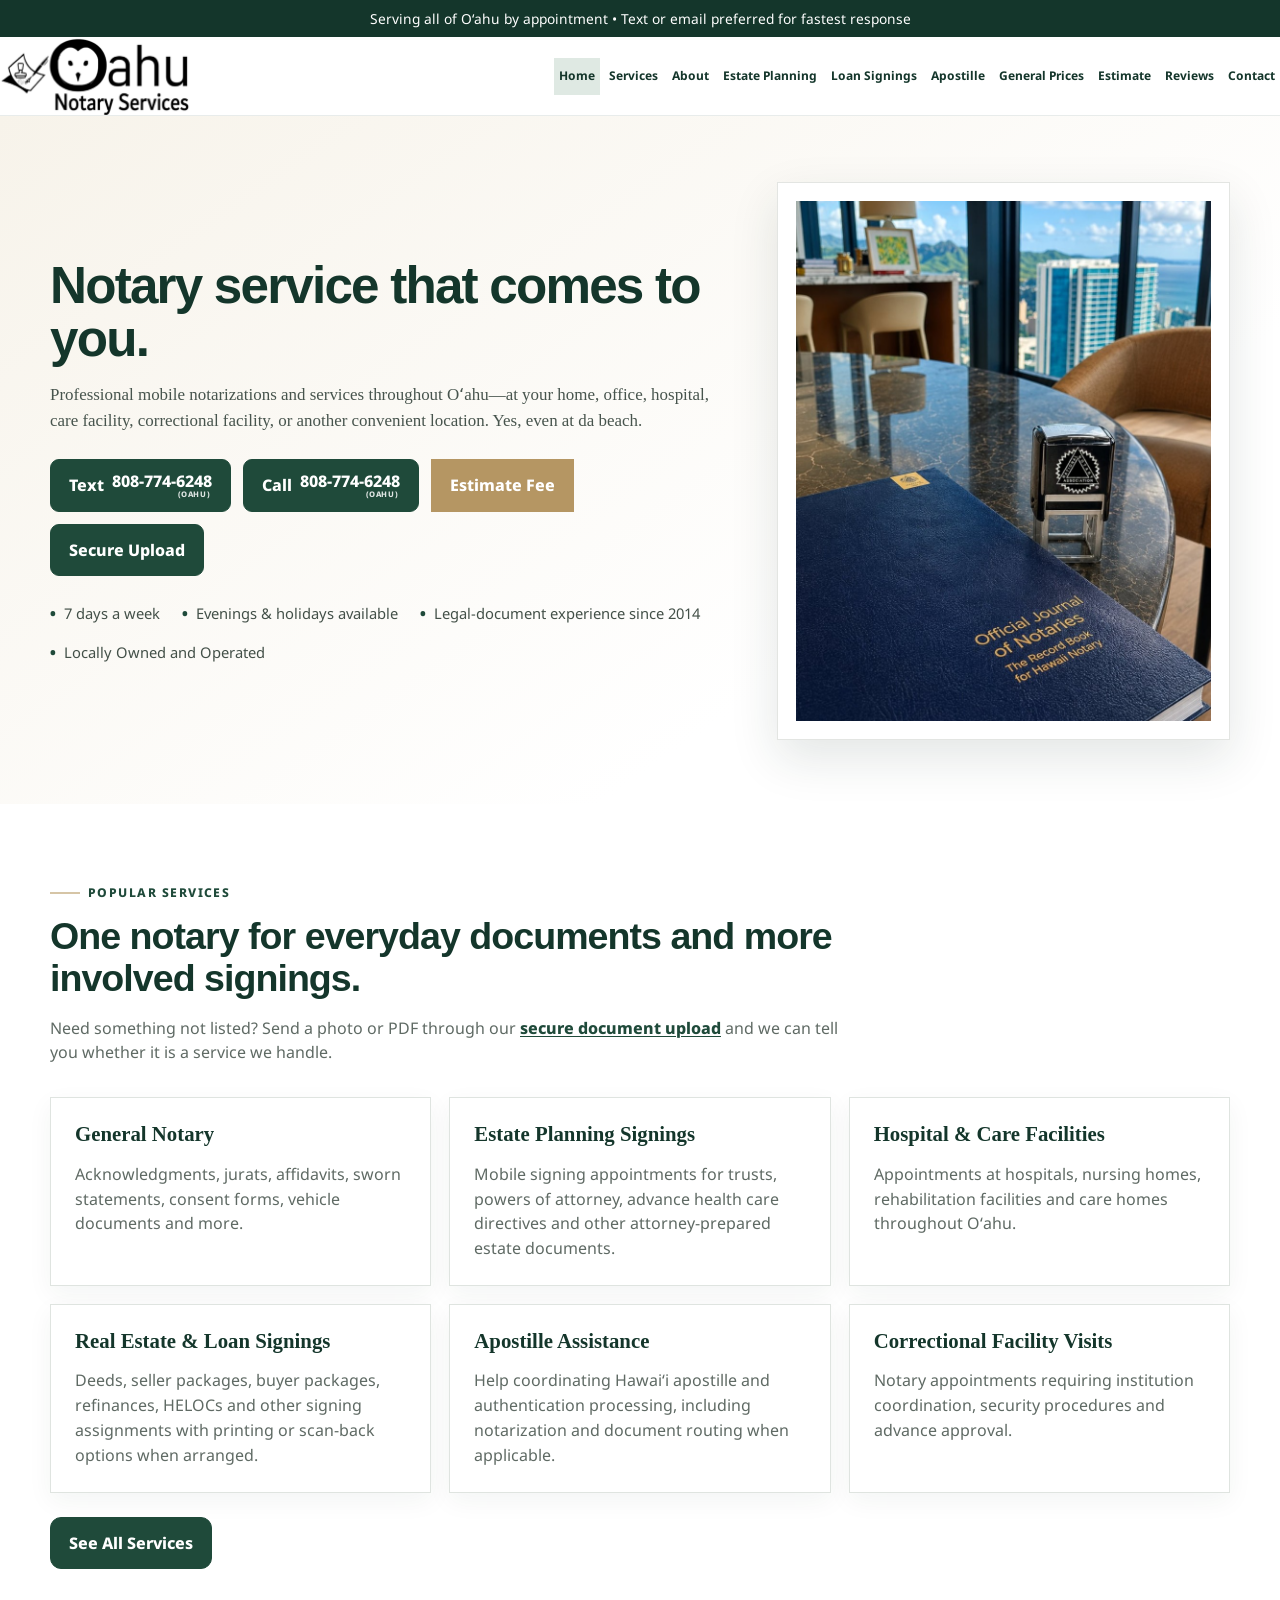
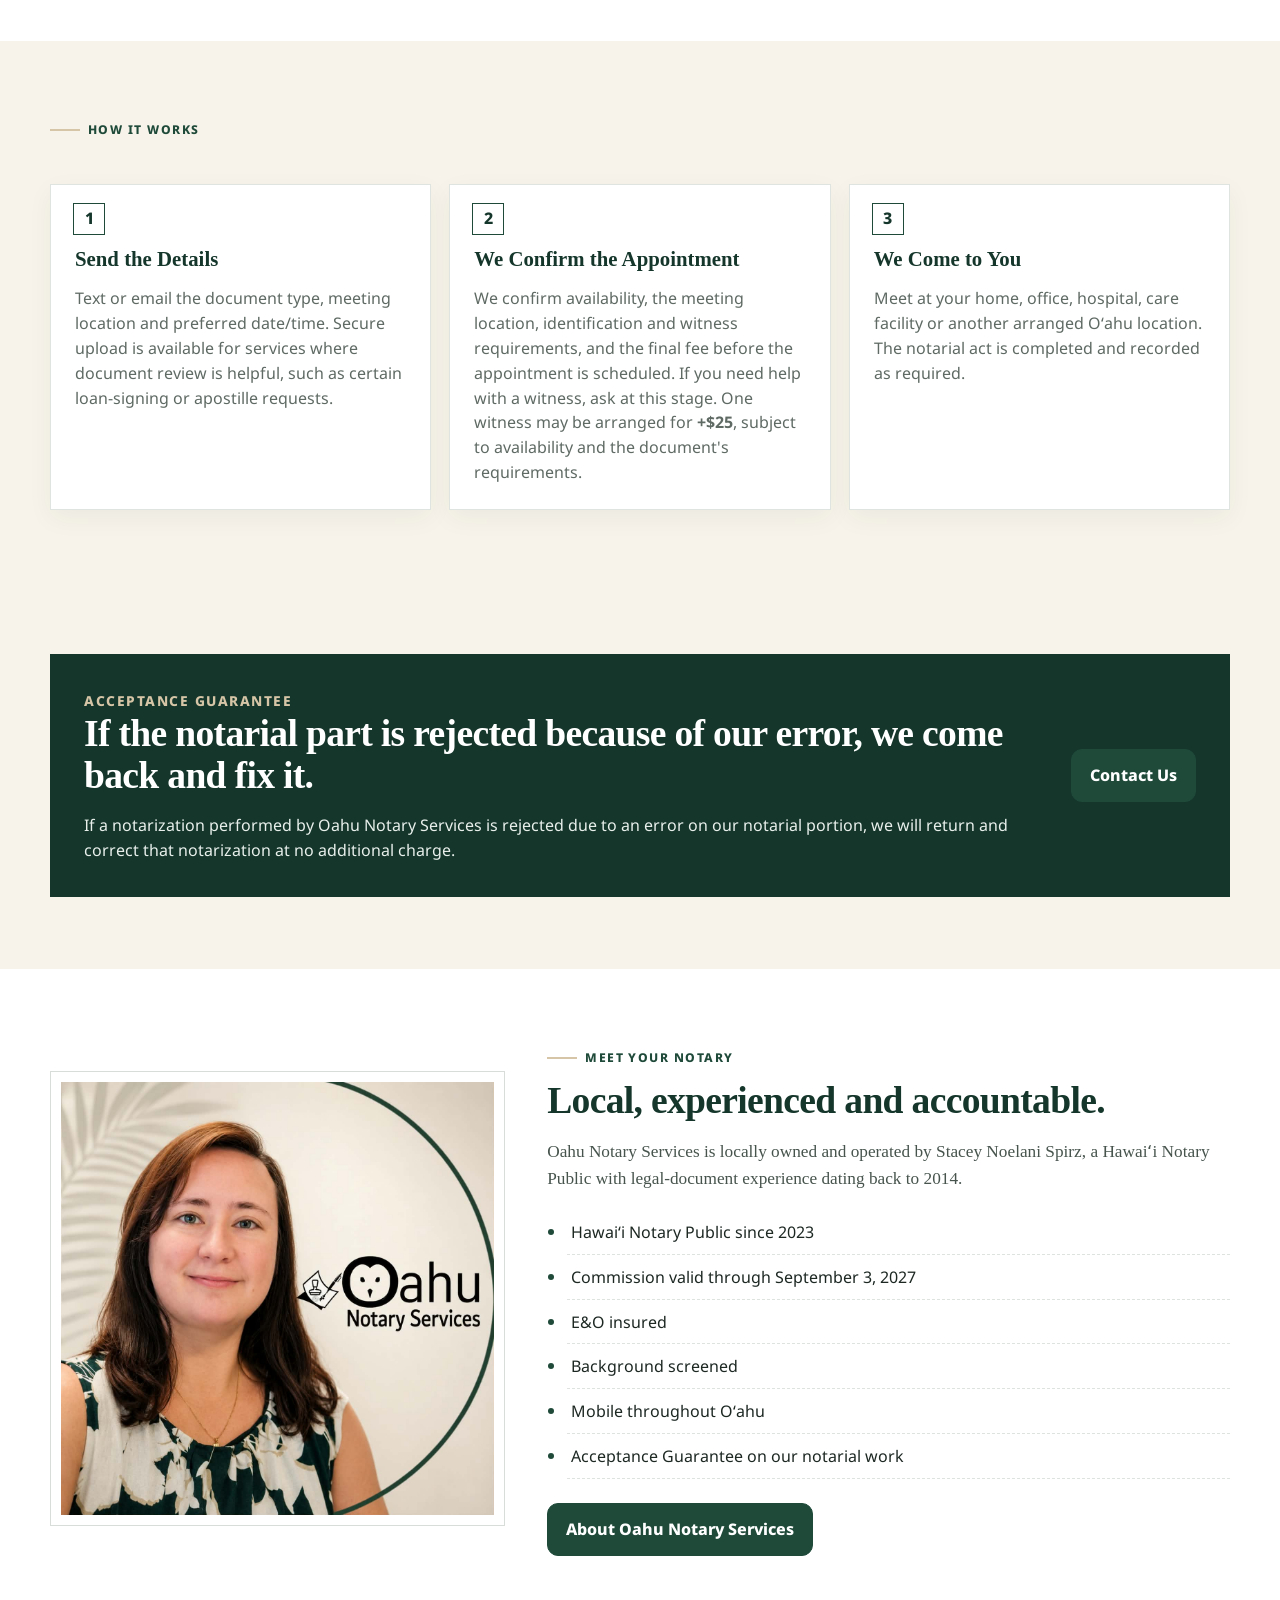
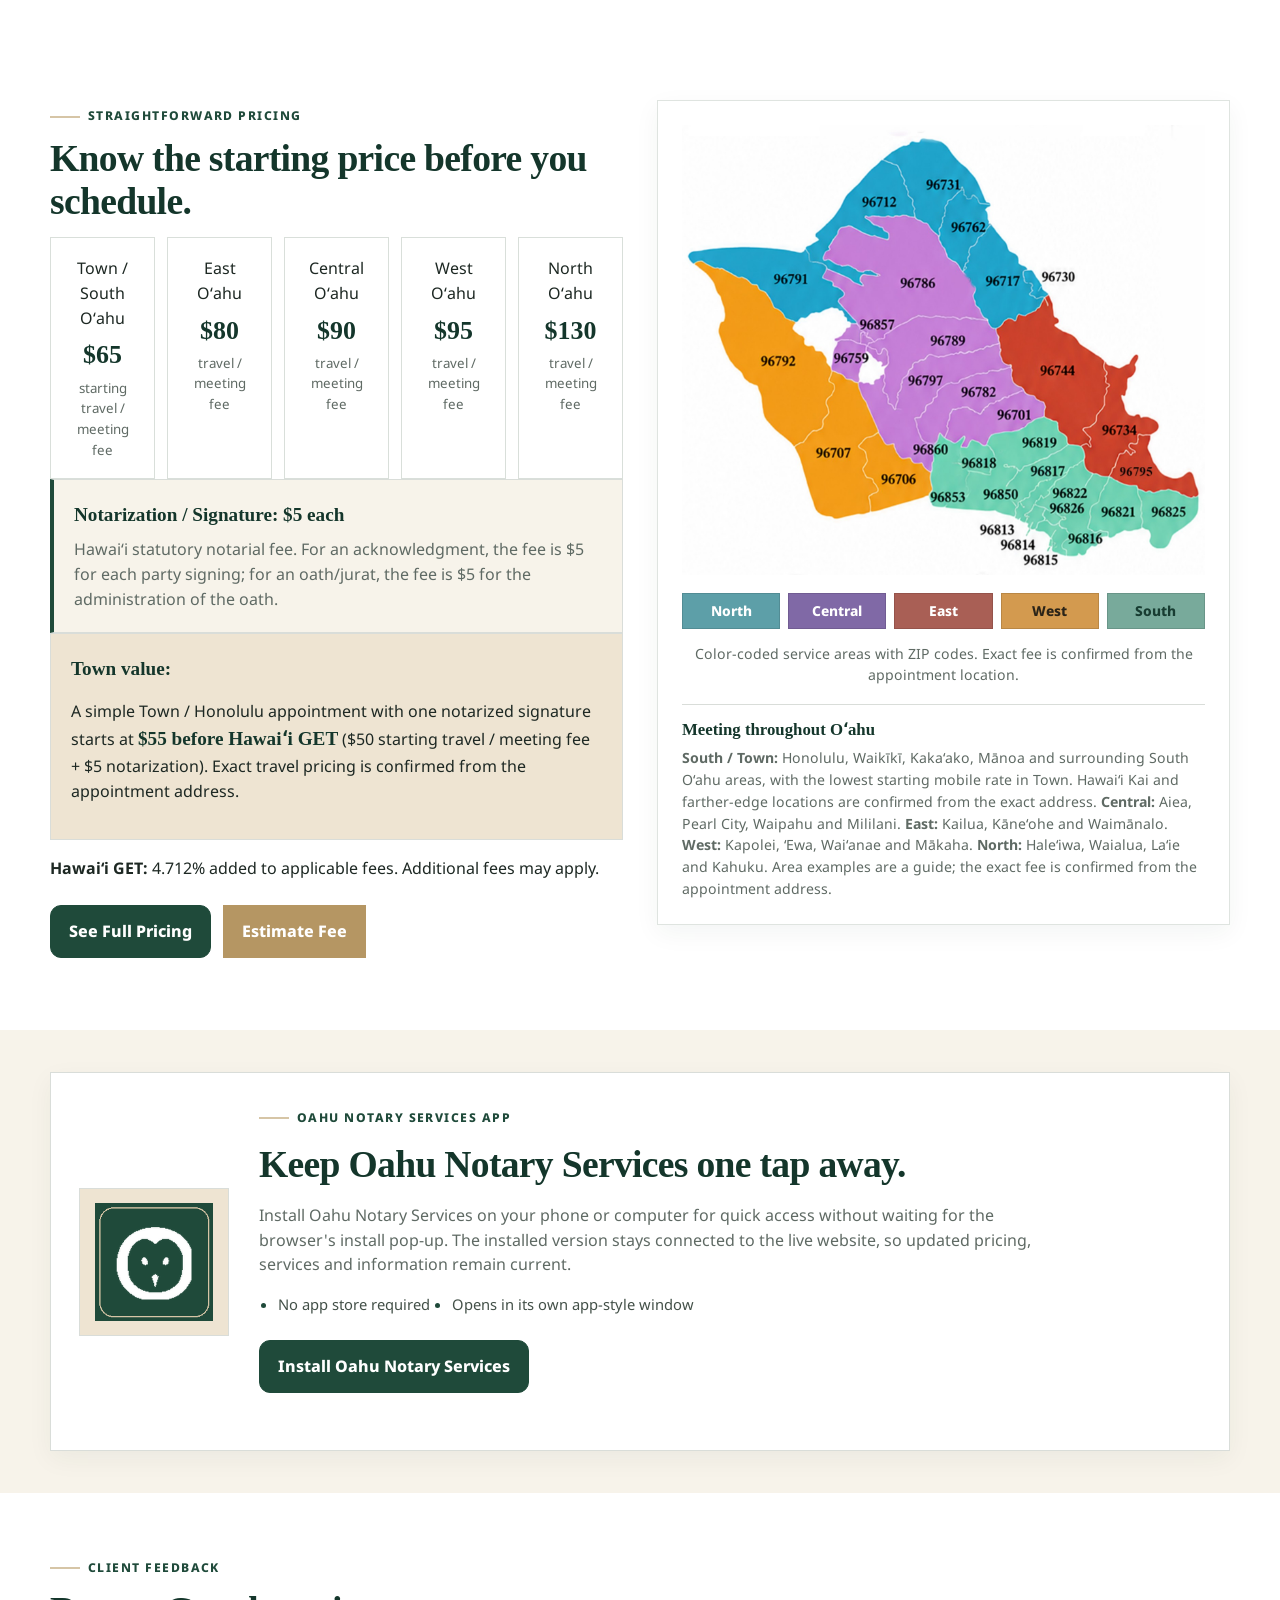
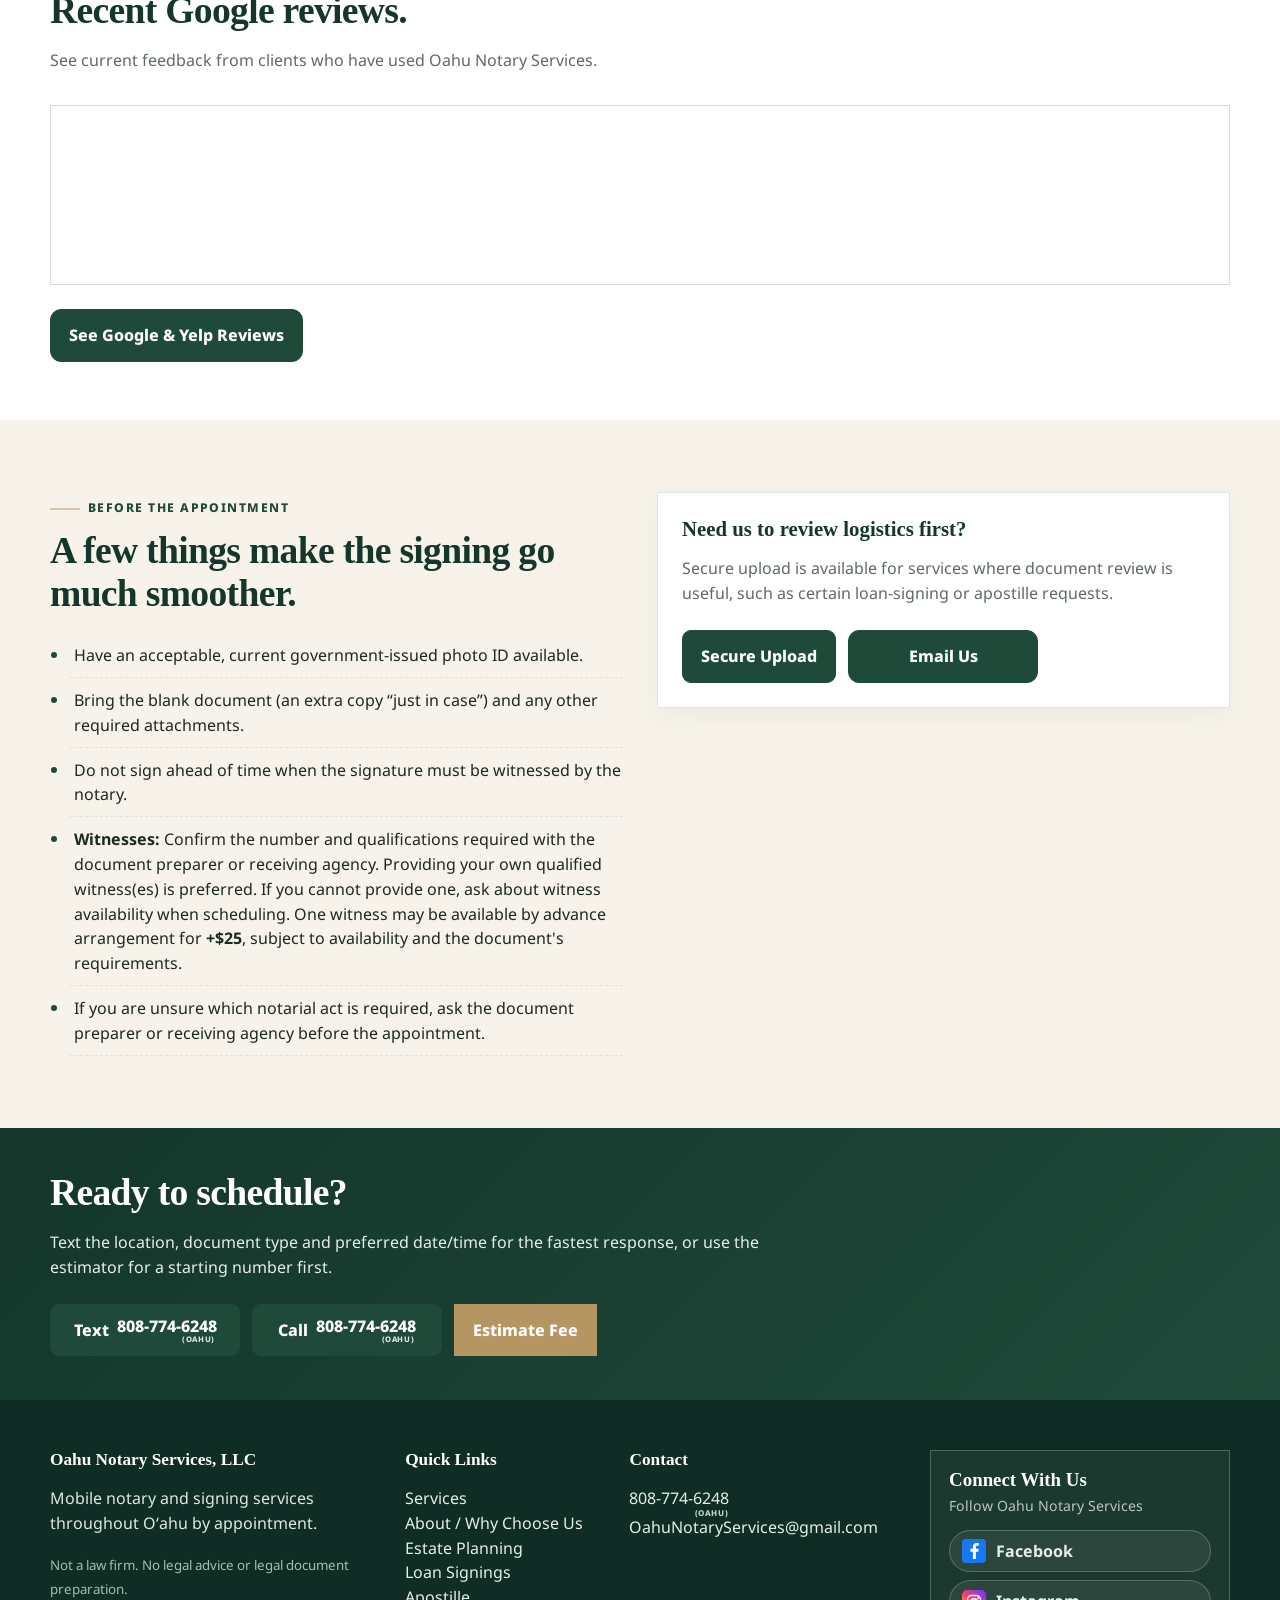
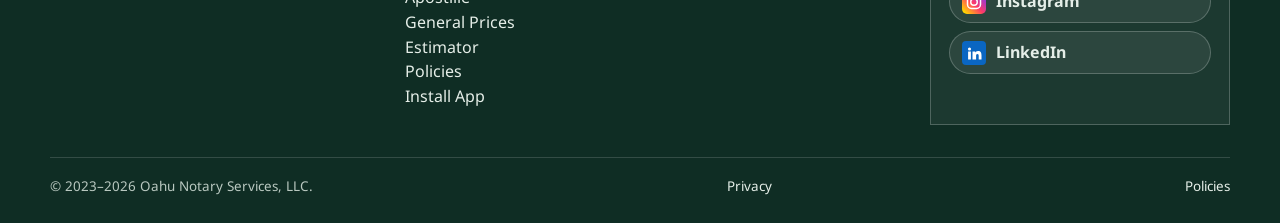
==== commit fee539f4: "Add files via upload" ====
--- a/index.html
+++ b/index.html
@@ -2,23 +2,23 @@
 
 <html lang="en"><head><meta charset="utf-8"/><meta content="width=device-width,initial-scale=1" name="viewport"/>
 <title>Oahu Notary Services | Mobile Notary on Oʻahu</title><meta content="Professional mobile notarizations and signing services throughout Oʻahu. Homes, offices, hospitals, care facilities, correctional facilities and convenient meeting locations. Call or text 808-774-6248." name="description"/><link href="https://www.oahunotaryservices.com/" rel="canonical"/><meta content="#1f4a3a" name="theme-color"/>
-<link href="favicon.ico?v=20260917a" rel="icon" sizes="any"/>
-<link href="assets/img/favicon-32.png?v=20260917a" rel="icon" sizes="32x32" type="image/png"/>
-<link href="assets/img/favicon-16.png?v=20260917a" rel="icon" sizes="16x16" type="image/png"/>
-<link href="assets/img/apple-touch-icon.png?v=20260917a" rel="apple-touch-icon" sizes="180x180"/>
-<link href="manifest.webmanifest?v=20260917a" rel="manifest"/>
+<link href="favicon.ico?v=20261013d" rel="icon" sizes="any"/>
+<link href="assets/img/favicon-32.png?v=20261013d" rel="icon" sizes="32x32" type="image/png"/>
+<link href="assets/img/favicon-16.png?v=20261013d" rel="icon" sizes="16x16" type="image/png"/>
+<link href="assets/img/apple-touch-icon.png?v=20261013d" rel="apple-touch-icon" sizes="180x180"/>
+<link href="manifest.webmanifest?v=20261013d" rel="manifest"/>
 <meta content="Oahu Notary Services" name="application-name"/>
 <meta content="Oahu Notary Services" name="apple-mobile-web-app-title"/>
 <meta content="#1F4A3A" name="msapplication-TileColor"/>
-<meta content="assets/img/ons-brand-icon-192.png?v=20260917a" name="msapplication-TileImage"/>
+<meta content="assets/img/ons-brand-icon-192.png?v=20261013d" name="msapplication-TileImage"/>
 <meta content="yes" name="mobile-web-app-capable"/>
 <meta content="yes" name="apple-mobile-web-app-capable"/>
 <meta content="black-translucent" name="apple-mobile-web-app-status-bar-style"/>
-<link href="assets/css/styles-v518.css?v=20260917a" rel="stylesheet"/><script type="application/ld+json">{"@context": "https://schema.org", "@type": ["LocalBusiness", "ProfessionalService"], "name": "Oahu Notary Services, LLC", "url": "https://www.oahunotaryservices.com/", "telephone": "+1-808-774-6248", "email": "OahuNotaryServices@gmail.com", "image": "https://www.oahunotaryservices.com/assets/img/stacey-oahu-notary.jpg", "logo": "https://www.oahunotaryservices.com/assets/img/oahu-notary-logo.png", "description": "Mobile notary, estate-planning signing, loan-signing and apostille-assistance services throughout Oʻahu, Hawaiʻi.", "areaServed": {"@type": "AdministrativeArea", "name": "Oʻahu, Hawaiʻi"}, "sameAs": ["https://www.facebook.com/OahuNotaryServices", "https://www.instagram.com/OahuNotaryServices", "https://www.linkedin.com/company/oahunotaryservices/"], "priceRange": "$$"}</script><link href="assets/notary-reviews/reviews.css?v=20261006" rel="stylesheet"/></head><body><a class="skip-link" href="#main">Skip to content</a>
+<link href="assets/css/styles-v518.css?v=20261013d" rel="stylesheet"/><script type="application/ld+json">{"@context": "https://schema.org", "@type": ["LocalBusiness", "ProfessionalService"], "name": "Oahu Notary Services, LLC", "url": "https://www.oahunotaryservices.com/", "telephone": "+1-808-774-6248", "email": "OahuNotaryServices@gmail.com", "image": "https://www.oahunotaryservices.com/assets/img/stacey-oahu-notary.jpg", "logo": "https://www.oahunotaryservices.com/assets/img/oahu-notary-logo.png", "description": "Mobile notary, estate-planning signing, loan-signing and apostille-assistance services throughout Oʻahu, Hawaiʻi.", "areaServed": {"@type": "AdministrativeArea", "name": "Oʻahu, Hawaiʻi"}, "sameAs": ["https://www.facebook.com/OahuNotaryServices", "https://www.instagram.com/OahuNotaryServices", "https://www.linkedin.com/company/oahunotaryservices/"], "priceRange": "$$", "founder": {"@type": "Person", "name": "Stacey Noelani Spirz"}}</script></head><body><a class="skip-link" href="#main">Skip to content</a>
 <div class="topbar">Serving all of Oʻahu by appointment • Text or email preferred for fastest response</div>
 <header class="site-header">
 <div class="container nav">
-<a aria-label="Oahu Notary Services home" class="brand" href="index.html"><img alt="Oahu Notary Services" src="assets/img/oahu-notary-logo.png?v=20260917a"/></a>
+<a aria-label="Oahu Notary Services home" class="brand" href="index.html"><img alt="Oahu Notary Services" src="assets/img/oahu-notary-logo.png?v=20261013d"/></a>
 <button aria-controls="mainNav" aria-expanded="false" class="menu-toggle" type="button">Menu</button>
 <nav aria-label="Main navigation" class="nav-links" id="mainNav"><a class="active" href="index.html">Home</a><a href="services.html">Services</a><a href="about.html">About</a><a href="estate.html">Estate Planning</a><a href="loan-signings.html">Loan Signings</a><a href="apostille.html">Apostille</a><a href="pricing.html">General Prices</a><a href="estimate.html">Estimate</a><a href="reviews.html">Reviews</a><a href="contact.html">Contact</a></nav>
 </div>
@@ -29,7 +29,7 @@
 <p class="lede">Professional mobile notarizations and services throughout Oʻahu—at your home, office, hospital, care facility, correctional facility, or another convenient location. Yes, even at da beach.</p>
 <div class="hero-actions"><a class="btn btn-contact" data-text-link="">Text</a><a class="btn btn-contact" data-phone-link="">Call</a><a class="btn btn-estimate" href="estimate.html">Estimate Fee</a><a class="btn btn-upload" data-upload-link="" rel="noopener" target="_blank">Secure Upload</a></div>
 <div class="trust-line"><span>7 days a week</span><span>Evenings &amp; holidays available</span><span>Legal-document experience since 2014</span><span>Locally Owned and Operated</span></div>
-</div><div class="hero-card"><img alt="Hawaiʻi notary journal and notary stamp with an Oʻahu view" class="home-hero-photo" src="assets/img/home-notary-journal.jpg?v=20260917a"/></div></div></section>
+</div><div class="hero-card"><img alt="Hawaiʻi notary journal and notary stamp with an Oʻahu view" class="home-hero-photo" src="assets/img/home-notary-journal.jpg?v=20261013d"/></div></div></section>
 <section class="section"><div class="container">
 <div class="section-head"><span class="eyebrow">Popular Services</span><h2 class="title-font compact-heading">One notary for everyday documents and more involved signings.</h2><p>Need something not listed? Send a photo or PDF through our <a class="text-link" data-upload-link="" rel="noopener" target="_blank">secure document upload</a> and we can tell you whether it is a service we handle.</p></div>
 <div class="grid-3">
@@ -41,7 +41,7 @@
 <article class="card service-card"><h3>Correctional Facility Visits</h3><p>Notary appointments requiring institution coordination, security procedures and advance approval.</p></article>
 </div><div class="button-row"><a class="btn btn-general" href="services.html">See All Services</a></div>
 </div></section><section class="section alt how-it-works"><div class="container"><div class="section-head"><span class="eyebrow">How It Works</span></div><div class="grid-3"><div class="card process-card"><span class="process-step">1</span><h3>Send the Details</h3><p>Text or email the document type, meeting location and preferred date/time. Secure upload is available for services where document review is helpful, such as certain loan-signing or apostille requests.</p></div><div class="card process-card"><span class="process-step">2</span><h3>We Confirm the Appointment</h3><p>We confirm availability, the meeting location, identification and witness requirements, and the final fee before the appointment is scheduled. If you need help with a witness, ask at this stage. One witness may be arranged for <strong>+$25</strong>, subject to availability and the document's requirements.</p></div><div class="card process-card"><span class="process-step">3</span><h3>We Come to You</h3><p>Meet at your home, office, hospital, care facility or another arranged Oʻahu location. The notarial act is completed and recorded as required.</p></div></div></div></section>
-<section class="section alt"><div class="container"><div class="guarantee"><div><span class="kicker" style="color:#d6c5a6">Acceptance Guarantee</span><h2 class="compact-heading">If the notarial part is rejected because of our error, we come back and fix it.</h2><p>If a notarization performed by Oahu Notary Services is rejected due to an error on our notarial portion, we will return and correct that notarization at no additional charge.</p></div><a class="btn btn-general" href="contact.html">Contact Us</a></div></div></section><section class="section"><div class="container about-preview-grid"><div class="about-preview-photo"><img alt="Stacey Noelani Spirz, owner and Hawaiʻi Notary Public for Oahu Notary Services" src="assets/img/stacey-oahu-notary.jpg?v=20260917a"/></div><div><span class="eyebrow">Meet Your Notary</span><h2 class="compact-heading">Local, experienced and accountable.</h2><p class="subheading">Oahu Notary Services is locally owned and operated by Stacey Noelani Spirz, a Hawaiʻi Notary Public with legal-document experience dating back to 2014.</p><ul class="list-clean trust-bullets"><li>Hawaiʻi Notary Public since 2023</li><li>Commission valid through September 3, 2027</li><li>$100,000 E&amp;O insured</li><li>Background screened</li><li>Mobile throughout Oʻahu</li><li>Acceptance Guarantee on our notarial work</li></ul><div class="button-row"><a class="btn btn-general" href="about.html">About Oahu Notary Services</a></div></div></div></section>
+<section class="section alt"><div class="container"><div class="guarantee"><div><span class="kicker" style="color:#d6c5a6">Acceptance Guarantee</span><h2 class="compact-heading">If the notarial part is rejected because of our error, we come back and fix it.</h2><p>If a notarization performed by Oahu Notary Services is rejected due to an error on our notarial portion, we will return and correct that notarization at no additional charge.</p></div><a class="btn btn-general" href="contact.html">Contact Us</a></div></div></section><section class="section"><div class="container about-preview-grid"><div class="about-preview-photo"><img alt="Stacey Noelani Spirz, owner and Hawaiʻi Notary Public for Oahu Notary Services" src="assets/img/stacey-oahu-notary.jpg?v=20261013d"/></div><div><span class="eyebrow">Meet Your Notary</span><h2 class="compact-heading">Local, experienced and accountable.</h2><p class="subheading">Oahu Notary Services is locally owned and operated by Stacey Noelani Spirz, a Hawaiʻi Notary Public with legal-document experience dating back to 2014.</p><ul class="list-clean trust-bullets"><li>Hawaiʻi Notary Public since 2023</li><li>Commission valid through September 3, 2027</li><li>E&amp;O insured</li><li>Background screened</li><li>Mobile throughout Oʻahu</li><li>Acceptance Guarantee on our notarial work</li></ul><div class="button-row"><a class="btn btn-general" href="about.html">About Oahu Notary Services</a></div></div></div></section>
 <section class="section"><div class="container two-col"><div>
 <span class="eyebrow">Straightforward Pricing</span><h2 class="compact-heading">Know the starting price before you schedule.</h2>
 <div class="price-grid home-price-grid"><div class="price-pill">Town / South Oʻahu<strong>$65</strong><small>starting travel / meeting fee</small></div><div class="price-pill">East Oʻahu<strong>$80</strong><small>travel / meeting fee</small></div><div class="price-pill">Central Oʻahu<strong>$90</strong><small>travel / meeting fee</small></div><div class="price-pill">West Oʻahu<strong>$95</strong><small>travel / meeting fee</small></div><div class="price-pill">North Oʻahu<strong>$130</strong><small>travel / meeting fee</small></div></div>
@@ -49,7 +49,7 @@
 <div class="pricing-note"><strong>Town value:</strong><p>A simple Town / Honolulu appointment with one notarized signature starts at <strong>$55 before Hawaiʻi GET</strong> ($50 starting travel / meeting fee + $5 notarization). Exact travel pricing is confirmed from the appointment address.</p></div>
 <p><strong>Hawaiʻi GET: </strong>4.712% added to applicable fees. Additional fees may apply.</p>
 <div class="button-row"><a class="btn btn-general" href="pricing.html">See Full Pricing</a><a class="btn btn-estimate" href="estimate.html">Estimate Fee</a></div>
-</div><div class="map-wrap"><img alt="Color-coded Oʻahu service-area map with ZIP codes" class="service-map-img" src="assets/img/oahu-zip-service-map.png?v=20260917a"/><div aria-label="Oʻahu service area color legend" class="map-legend">
+</div><div class="map-wrap"><img alt="Color-coded Oʻahu service-area map with ZIP codes" class="service-map-img" src="assets/img/oahu-zip-service-map.png?v=20261013d"/><div aria-label="Oʻahu service area color legend" class="map-legend">
 <span class="map-legend-chip north">North</span>
 <span class="map-legend-chip central">Central</span>
 <span class="map-legend-chip east">East</span>
@@ -58,7 +58,7 @@
 </div><p class="map-caption">Color-coded service areas with ZIP codes. Exact fee is confirmed from the appointment location.</p><div class="service-area-text"><h3>Meeting throughout Oʻahu</h3><p><strong>South / Town:</strong> Honolulu, Waikīkī, Kakaʻako, Mānoa and surrounding South Oʻahu areas, with the lowest starting mobile rate in Town. Hawaiʻi Kai and farther-edge locations are confirmed from the exact address. <strong>Central:</strong> Aiea, Pearl City, Waipahu and Mililani. <strong>East:</strong> Kailua, Kāneʻohe and Waimānalo. <strong>West:</strong> Kapolei, ʻEwa, Waiʻanae and Mākaha. <strong>North:</strong> Haleʻiwa, Waialua, Laʻie and Kahuku. Area examples are a guide; the exact fee is confirmed from the appointment address.</p></div></div></div></section>
 <section class="section app-install-section" id="install-app"><div class="container">
 <div class="app-install-card">
-<div class="app-install-brand"><img alt="Oahu Notary Services app icon" src="assets/img/ons-brand-icon-192.png?v=20260917a"/></div>
+<div class="app-install-brand"><img alt="Oahu Notary Services app icon" src="assets/img/ons-brand-icon-192.png?v=20261013d"/></div>
 <div class="app-install-copy"><span class="eyebrow">Oahu Notary Services App</span><h2 class="compact-heading">Keep Oahu Notary Services one tap away.</h2>
 <p>Install Oahu Notary Services on your phone or computer for quick access without waiting for the browser's install pop-up. The installed version stays connected to the live website, so updated pricing, services and information remain current.</p>
 <ul class="app-install-benefits"><li>No app store required</li><li>Opens in its own app-style window</li></ul>
@@ -66,7 +66,7 @@
 <p aria-live="polite" class="app-install-status" data-install-status=""></p>
 <div class="app-install-help" data-install-help="" hidden=""></div>
 </div></div>
-</div></section><section class="section home-reviews"><div class="container"><div class="section-head"><span class="eyebrow">Client Feedback</span><h2 class="compact-heading">Recent Google reviews.</h2><p>See current feedback from clients who have used Oahu Notary Services.</p></div><div class="review-widget-shell home-review-shell"><div data-notary-reviews="" data-endpoint="https://oahu-notary-reviews.oahunotaryservices.workers.dev/reviews" aria-live="polite"><p>Loading Google reviews…</p><noscript><a href="https://www.google.com/maps?cid=10359892173100500441" target="_blank" rel="noopener">Read our Google reviews</a></noscript></div></div><div class="button-row"><a class="btn btn-general" href="reviews.html">See Google &amp; Yelp Reviews</a></div></div></section>
+</div></section><section class="section home-reviews"><div class="container"><div class="section-head"><span class="eyebrow">Client Feedback</span><h2 class="compact-heading">Recent Google reviews.</h2><p>See current feedback from clients who have used Oahu Notary Services.</p></div><div class="review-widget-shell home-review-shell"><div class="sk-ww-google-reviews" data-embed-id="25691997"></div></div><div class="button-row"><a class="btn btn-general" href="reviews.html">See Google &amp; Yelp Reviews</a></div></div></section>
 <section class="section alt"><div class="container two-col"><div><span class="eyebrow">Before the Appointment</span><h2 class="compact-heading">A few things make the signing go much smoother.</h2><ul class="list-clean"><li>Have an acceptable, current government-issued photo ID available.</li><li>Bring the blank document (an extra copy “just in case”) and any other required attachments.</li><li>Do not sign ahead of time when the signature must be witnessed by the notary.</li><li><strong>Witnesses:</strong> Confirm the number and qualifications required with the document preparer or receiving agency. Providing your own qualified witness(es) is preferred. If you cannot provide one, ask about witness availability when scheduling. One witness may be available by advance arrangement for <strong>+$25</strong>, subject to availability and the document's requirements.</li><li>If you are unsure which notarial act is required, ask the document preparer or receiving agency before the appointment.</li></ul></div>
 <div class="card"><h3>Need us to review logistics first?</h3><p>Secure upload is available for services where document review is useful, such as certain loan-signing or apostille requests.</p><div class="button-row contact-actions"><a class="btn btn-upload" data-upload-link="" rel="noopener" target="_blank">Secure Upload</a><a class="btn btn-contact" data-email-link="">Email Us</a></div></div></div></section>
 <section class="cta-band"><div class="container"><h2 class="compact-heading">Ready to schedule?</h2><p>Text the location, document type and preferred date/time for the fastest response, or use the estimator for a starting number first.</p><div class="button-row contact-actions"><a class="btn btn-contact" data-text-link="">Text</a><a class="btn btn-contact" data-phone-link="">Call</a><a class="btn btn-estimate" href="estimate.html">Estimate Fee</a></div></div></section>
@@ -74,6 +74,6 @@
 <div class="footer-brand"><h3>Oahu Notary Services, LLC</h3><p>Mobile notary and signing services throughout Oʻahu by appointment.</p><small>Not a law firm. No legal advice or legal document preparation.</small></div>
 <div><h3>Quick Links</h3><p><a href="services.html">Services</a><br/><a href="about.html">About / Why Choose Us</a><br/><a href="estate.html">Estate Planning</a><br/><a href="loan-signings.html">Loan Signings</a><br/><a href="apostille.html">Apostille</a><br/><a href="pricing.html">General Prices</a><br/><a href="estimate.html">Estimator</a><br/><a href="policies.html">Policies</a><br/><a href="index.html#install-app">Install App</a></p></div>
 <div class="footer-contact"><h3>Contact</h3><p><a data-phone-link="">808-774-6248</a><br/><a data-email-link="">OahuNotaryServices@gmail.com</a></p></div>
-<div class="footer-connect"><h3 class="connect-title">Connect With Us</h3><p class="connect-copy">Follow Oahu Notary Services</p><div class="social-links"><a class="social-link" href="https://www.facebook.com/OahuNotaryServices" rel="noopener" target="_blank"><img alt="" src="assets/img/social-facebook.svg?v=20260917a"/>Facebook</a><a class="social-link" href="https://www.instagram.com/OahuNotaryServices" rel="noopener" target="_blank"><img alt="" src="assets/img/social-instagram.svg?v=20260917a"/>Instagram</a><a class="social-link" href="https://www.linkedin.com/company/oahunotaryservices/" rel="noopener" target="_blank"><img alt="" src="assets/img/social-linkedin.svg?v=20260917a"/>LinkedIn</a></div></div>
+<div class="footer-connect"><h3 class="connect-title">Connect With Us</h3><p class="connect-copy">Follow Oahu Notary Services</p><div class="social-links"><a class="social-link" href="https://www.facebook.com/OahuNotaryServices" rel="noopener" target="_blank"><img alt="" src="assets/img/social-facebook.svg?v=20261013d"/>Facebook</a><a class="social-link" href="https://www.instagram.com/OahuNotaryServices" rel="noopener" target="_blank"><img alt="" src="assets/img/social-instagram.svg?v=20261013d"/>Instagram</a><a class="social-link" href="https://www.linkedin.com/company/oahunotaryservices/" rel="noopener" target="_blank"><img alt="" src="assets/img/social-linkedin.svg?v=20261013d"/>LinkedIn</a></div></div>
 </div><div class="footer-bottom"><span>© 2023–<span data-year="">2026</span> Oahu Notary Services, LLC.</span><a href="privacy.html">Privacy</a><a href="policies.html">Policies</a></div></div></footer>
-<script src="assets/js/site-v518.js?v=20260917a"></script><script defer="" src="assets/notary-reviews/reviews.js?v=20261006"></script></body></html>+<script defer="True" src="https://widgets.sociablekit.com/google-reviews/widget.js"></script><script src="assets/js/site-v518.js?v=20261013d"></script></body></html>
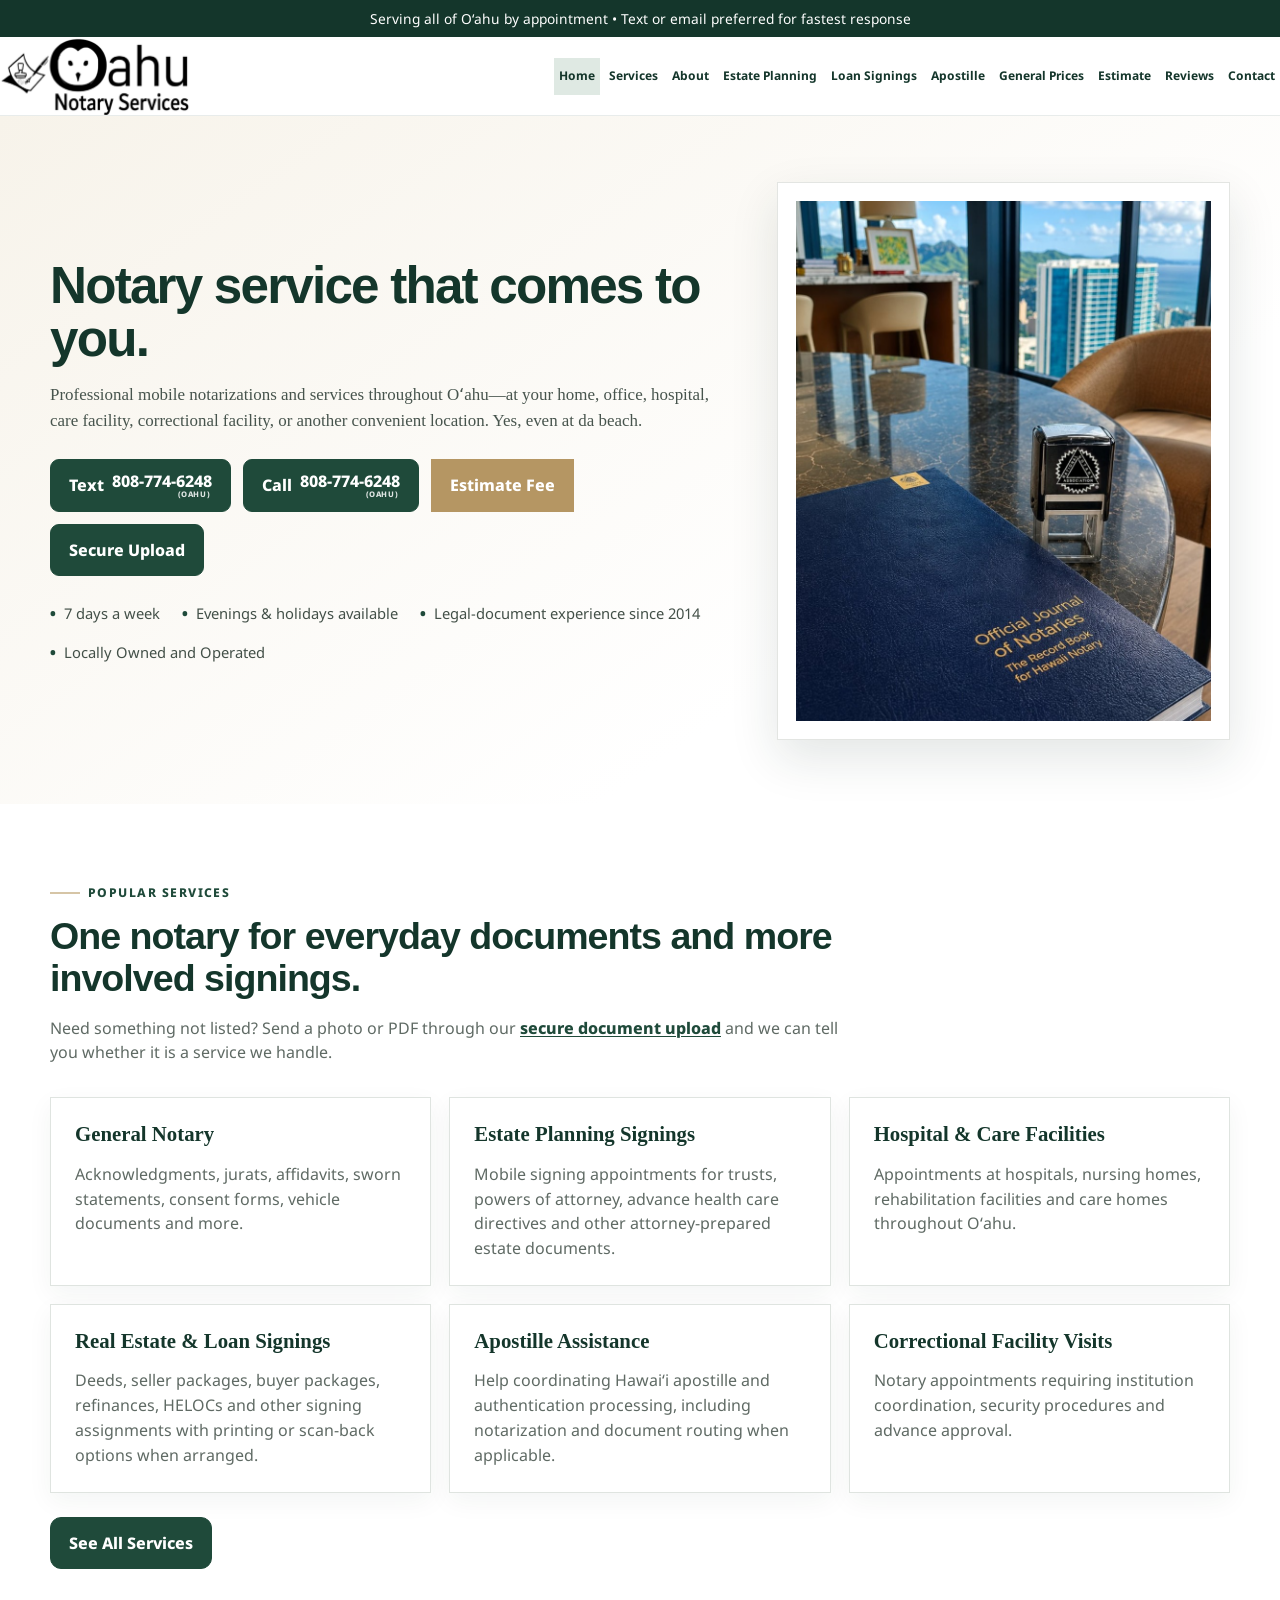
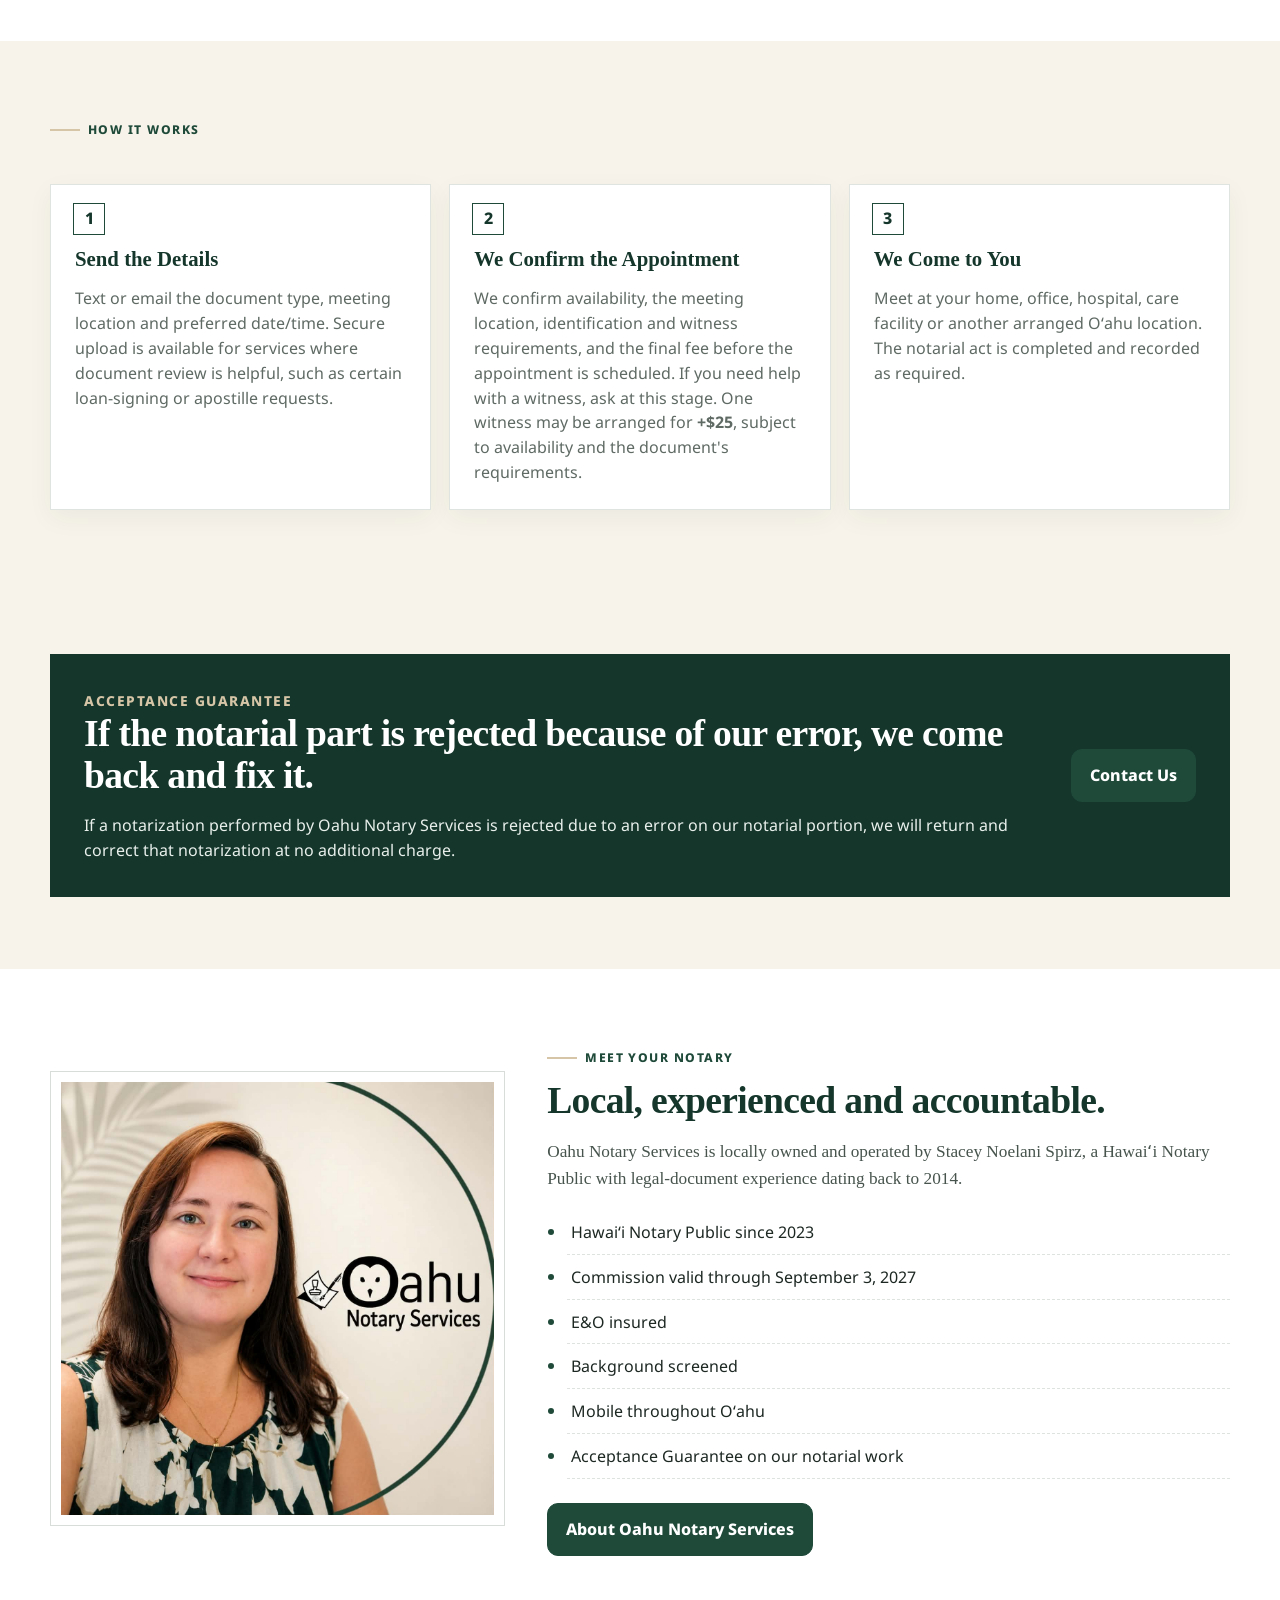
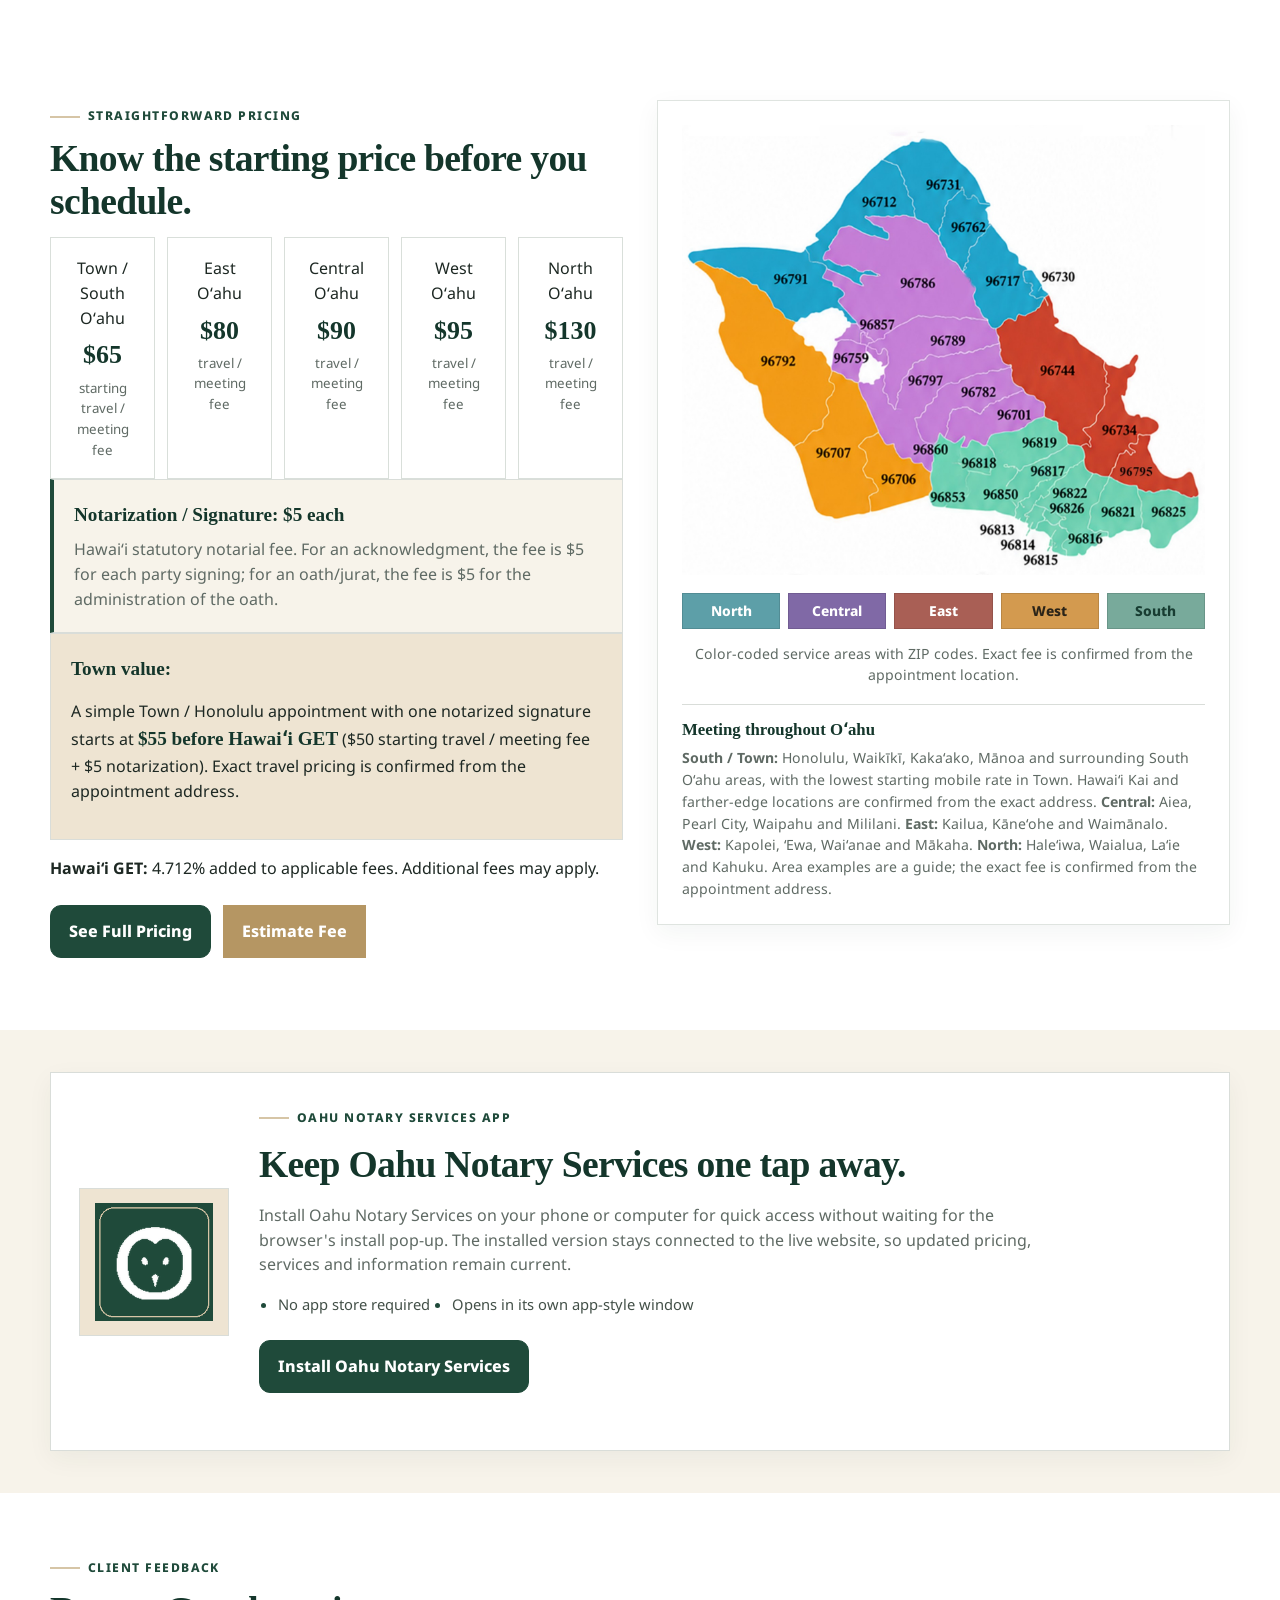
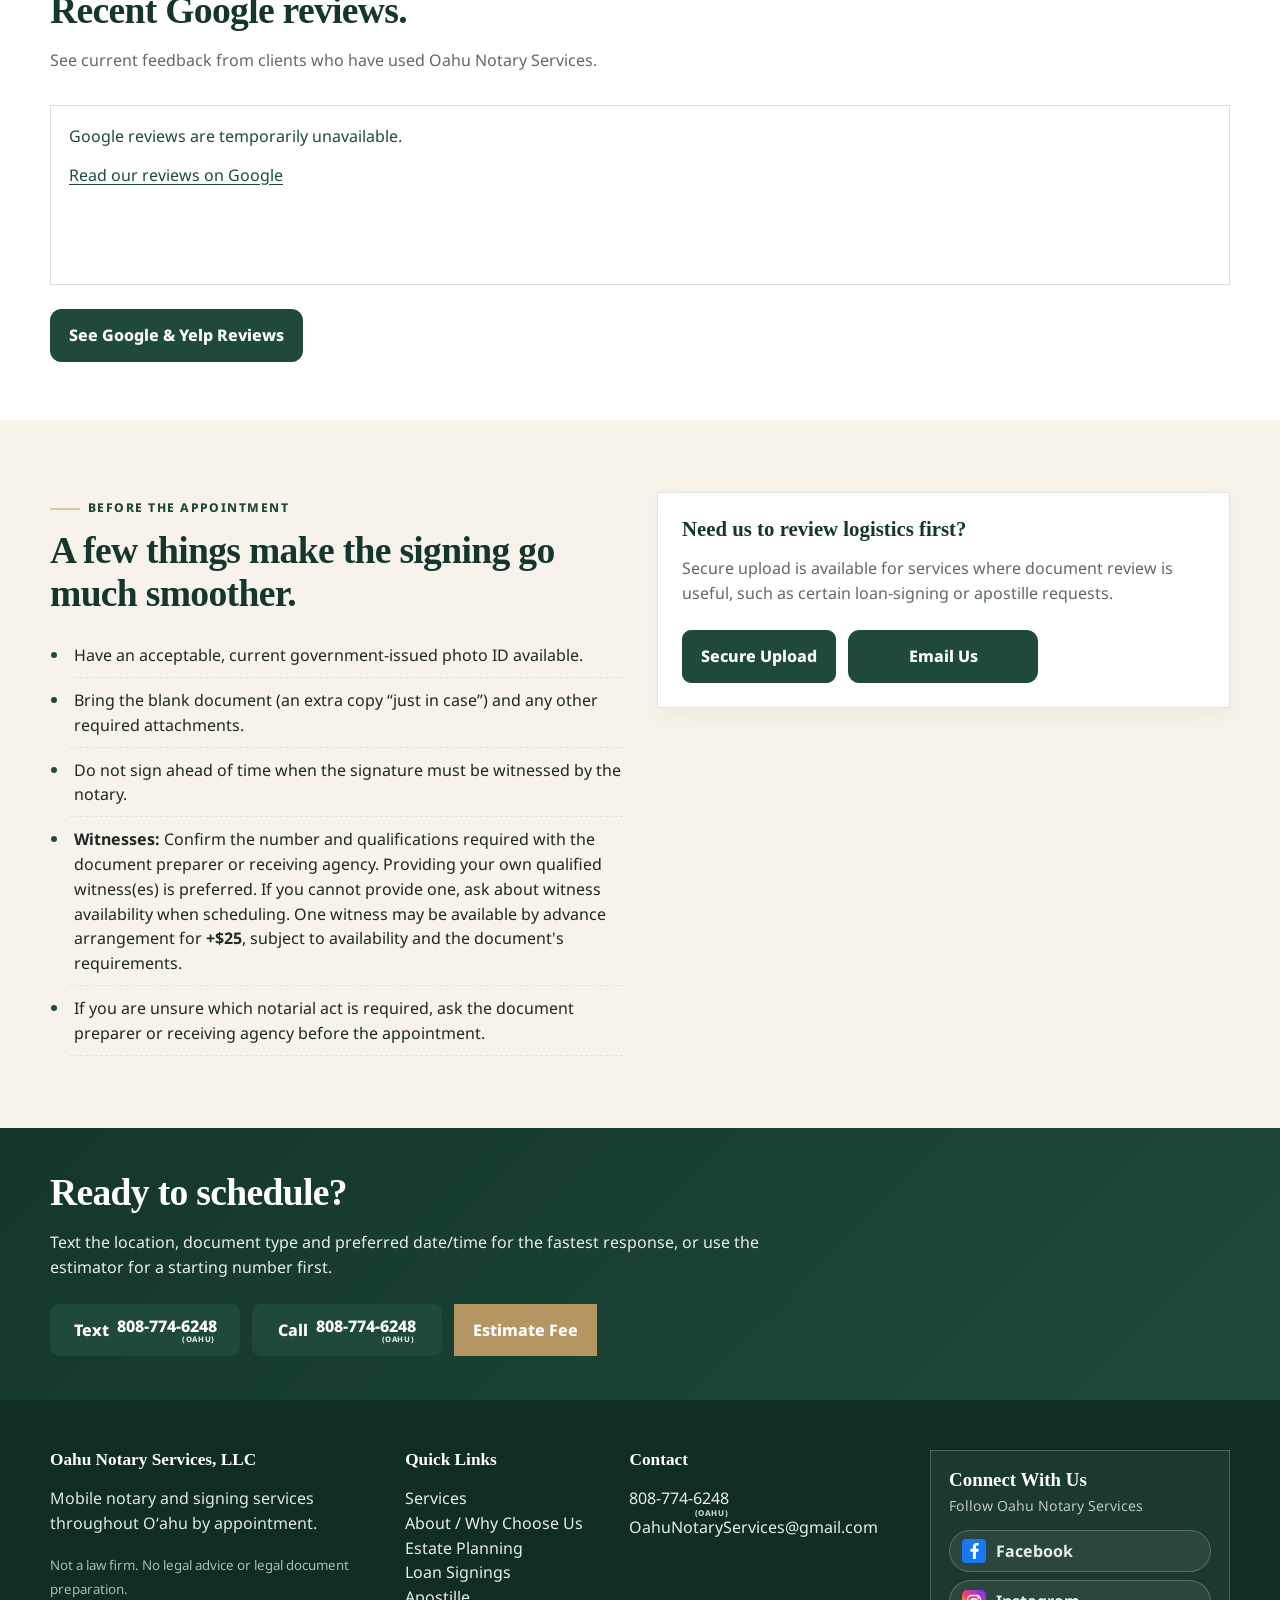
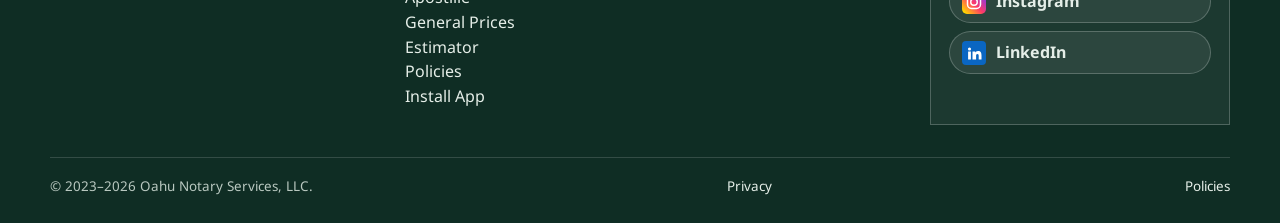
==== commit 849acdaf: "Restore custom Google reviews widget and remove SociableKIT on index.html" ====
--- a/index.html
+++ b/index.html
@@ -14,7 +14,7 @@
 <meta content="yes" name="mobile-web-app-capable"/>
 <meta content="yes" name="apple-mobile-web-app-capable"/>
 <meta content="black-translucent" name="apple-mobile-web-app-status-bar-style"/>
-<link href="assets/css/styles-v518.css?v=20261013d" rel="stylesheet"/><script type="application/ld+json">{"@context": "https://schema.org", "@type": ["LocalBusiness", "ProfessionalService"], "name": "Oahu Notary Services, LLC", "url": "https://www.oahunotaryservices.com/", "telephone": "+1-808-774-6248", "email": "OahuNotaryServices@gmail.com", "image": "https://www.oahunotaryservices.com/assets/img/stacey-oahu-notary.jpg", "logo": "https://www.oahunotaryservices.com/assets/img/oahu-notary-logo.png", "description": "Mobile notary, estate-planning signing, loan-signing and apostille-assistance services throughout Oʻahu, Hawaiʻi.", "areaServed": {"@type": "AdministrativeArea", "name": "Oʻahu, Hawaiʻi"}, "sameAs": ["https://www.facebook.com/OahuNotaryServices", "https://www.instagram.com/OahuNotaryServices", "https://www.linkedin.com/company/oahunotaryservices/"], "priceRange": "$$", "founder": {"@type": "Person", "name": "Stacey Noelani Spirz"}}</script></head><body><a class="skip-link" href="#main">Skip to content</a>
+<link href="assets/css/styles-v518.css?v=20261013d" rel="stylesheet"/><link href="assets/notary-reviews/reviews.css?v=20261118" rel="stylesheet"/><script type="application/ld+json">{"@context": "https://schema.org", "@type": ["LocalBusiness", "ProfessionalService"], "name": "Oahu Notary Services, LLC", "url": "https://www.oahunotaryservices.com/", "telephone": "+1-808-774-6248", "email": "OahuNotaryServices@gmail.com", "image": "https://www.oahunotaryservices.com/assets/img/stacey-oahu-notary.jpg", "logo": "https://www.oahunotaryservices.com/assets/img/oahu-notary-logo.png", "description": "Mobile notary, estate-planning signing, loan-signing and apostille-assistance services throughout Oʻahu, Hawaiʻi.", "areaServed": {"@type": "AdministrativeArea", "name": "Oʻahu, Hawaiʻi"}, "sameAs": ["https://www.facebook.com/OahuNotaryServices", "https://www.instagram.com/OahuNotaryServices", "https://www.linkedin.com/company/oahunotaryservices/"], "priceRange": "$$", "founder": {"@type": "Person", "name": "Stacey Noelani Spirz"}}</script></head><body><a class="skip-link" href="#main">Skip to content</a>
 <div class="topbar">Serving all of Oʻahu by appointment • Text or email preferred for fastest response</div>
 <header class="site-header">
 <div class="container nav">
@@ -66,7 +66,7 @@
 <p aria-live="polite" class="app-install-status" data-install-status=""></p>
 <div class="app-install-help" data-install-help="" hidden=""></div>
 </div></div>
-</div></section><section class="section home-reviews"><div class="container"><div class="section-head"><span class="eyebrow">Client Feedback</span><h2 class="compact-heading">Recent Google reviews.</h2><p>See current feedback from clients who have used Oahu Notary Services.</p></div><div class="review-widget-shell home-review-shell"><div class="sk-ww-google-reviews" data-embed-id="25691997"></div></div><div class="button-row"><a class="btn btn-general" href="reviews.html">See Google &amp; Yelp Reviews</a></div></div></section>
+</div></section><section class="section home-reviews"><div class="container"><div class="section-head"><span class="eyebrow">Client Feedback</span><h2 class="compact-heading">Recent Google reviews.</h2><p>See current feedback from clients who have used Oahu Notary Services.</p></div><div class="review-widget-shell home-review-shell"><div data-notary-reviews data-endpoint="https://oahu-notary-reviews.oahunotaryservices.workers.dev/reviews" aria-live="polite"><p>Loading recent Google reviews…</p></div></div><div class="button-row"><a class="btn btn-general" href="reviews.html">See Google &amp; Yelp Reviews</a></div></div></section>
 <section class="section alt"><div class="container two-col"><div><span class="eyebrow">Before the Appointment</span><h2 class="compact-heading">A few things make the signing go much smoother.</h2><ul class="list-clean"><li>Have an acceptable, current government-issued photo ID available.</li><li>Bring the blank document (an extra copy “just in case”) and any other required attachments.</li><li>Do not sign ahead of time when the signature must be witnessed by the notary.</li><li><strong>Witnesses:</strong> Confirm the number and qualifications required with the document preparer or receiving agency. Providing your own qualified witness(es) is preferred. If you cannot provide one, ask about witness availability when scheduling. One witness may be available by advance arrangement for <strong>+$25</strong>, subject to availability and the document's requirements.</li><li>If you are unsure which notarial act is required, ask the document preparer or receiving agency before the appointment.</li></ul></div>
 <div class="card"><h3>Need us to review logistics first?</h3><p>Secure upload is available for services where document review is useful, such as certain loan-signing or apostille requests.</p><div class="button-row contact-actions"><a class="btn btn-upload" data-upload-link="" rel="noopener" target="_blank">Secure Upload</a><a class="btn btn-contact" data-email-link="">Email Us</a></div></div></div></section>
 <section class="cta-band"><div class="container"><h2 class="compact-heading">Ready to schedule?</h2><p>Text the location, document type and preferred date/time for the fastest response, or use the estimator for a starting number first.</p><div class="button-row contact-actions"><a class="btn btn-contact" data-text-link="">Text</a><a class="btn btn-contact" data-phone-link="">Call</a><a class="btn btn-estimate" href="estimate.html">Estimate Fee</a></div></div></section>
@@ -76,4 +76,4 @@
 <div class="footer-contact"><h3>Contact</h3><p><a data-phone-link="">808-774-6248</a><br/><a data-email-link="">OahuNotaryServices@gmail.com</a></p></div>
 <div class="footer-connect"><h3 class="connect-title">Connect With Us</h3><p class="connect-copy">Follow Oahu Notary Services</p><div class="social-links"><a class="social-link" href="https://www.facebook.com/OahuNotaryServices" rel="noopener" target="_blank"><img alt="" src="assets/img/social-facebook.svg?v=20261013d"/>Facebook</a><a class="social-link" href="https://www.instagram.com/OahuNotaryServices" rel="noopener" target="_blank"><img alt="" src="assets/img/social-instagram.svg?v=20261013d"/>Instagram</a><a class="social-link" href="https://www.linkedin.com/company/oahunotaryservices/" rel="noopener" target="_blank"><img alt="" src="assets/img/social-linkedin.svg?v=20261013d"/>LinkedIn</a></div></div>
 </div><div class="footer-bottom"><span>© 2023–<span data-year="">2026</span> Oahu Notary Services, LLC.</span><a href="privacy.html">Privacy</a><a href="policies.html">Policies</a></div></div></footer>
-<script defer="True" src="https://widgets.sociablekit.com/google-reviews/widget.js"></script><script src="assets/js/site-v518.js?v=20261013d"></script></body></html>+<script defer src="assets/notary-reviews/reviews.js?v=20261118"></script><script src="assets/js/site-v518.js?v=20261013d"></script></body></html>
--- a/assets/css/styles-v518.css
+++ b/assets/css/styles-v518.css
@@ -958,3 +958,32 @@
 
 /* V5.18 */
 [hidden]{display:none!important}
+
+
+/* V5.20 About-page personal note */
+.about-personal-note{
+  margin-top:28px;
+  padding:28px 30px;
+  border-left:5px solid var(--sand);
+  background:#fbf8f1;
+}
+.about-personal-note .compact-heading{margin-top:7px;margin-bottom:12px}
+.about-personal-note p:last-child{margin-bottom:0}
+@media(max-width:640px){.about-personal-note{padding:22px 20px}}
+
+/* V5.25 authentic About-page work photo */
+.about-work-note-grid{
+  display:grid;
+  grid-template-columns:minmax(280px,.85fr) minmax(0,1.15fr);
+  gap:28px;
+  align-items:stretch;
+  margin-top:28px;
+}
+.about-work-photo{margin:0;border:1px solid var(--line);background:#fff;overflow:hidden}
+.about-work-photo img{width:100%;height:100%;min-height:440px;object-fit:cover;object-position:center}
+.about-work-photo figcaption{padding:10px 14px;color:var(--muted);font-size:.82rem;background:#fff}
+.about-work-note-grid .about-personal-note{margin-top:0;height:100%}
+@media(max-width:820px){
+  .about-work-note-grid{grid-template-columns:1fr}
+  .about-work-photo img{height:auto;min-height:0}
+}
--- a/assets/notary-reviews/reviews.css
+++ b/assets/notary-reviews/reviews.css
@@ -0,0 +1,13 @@
+[data-notary-reviews]{color:var(--green,#1f4a3a);font-family:inherit;min-width:0}
+[data-notary-reviews] p{margin:0 0 14px}
+[data-notary-reviews] a{color:inherit;text-decoration:underline;text-underline-offset:3px;overflow-wrap:anywhere}
+[data-notary-reviews] a:focus-visible{outline:2px solid #1f4a3a;outline-offset:4px}
+[data-notary-reviews] .google-review-grid{display:grid;grid-template-columns:repeat(2,minmax(0,1fr));gap:18px;margin:22px 0}
+[data-notary-reviews] article{padding:22px;background:#faf8f4;border:1px solid #e4ddcf;min-width:0}
+[data-notary-reviews] .review-author{display:flex;align-items:center;gap:12px;margin-bottom:14px;font-weight:700}
+[data-notary-reviews] .review-author img{width:40px;height:40px;object-fit:cover;flex-shrink:0}
+[data-notary-reviews] .review-text{white-space:pre-wrap;overflow-wrap:anywhere;color:#252525}
+[data-notary-reviews] .review-actions{display:flex;flex-wrap:wrap;gap:12px 24px;margin:20px 0}
+[data-notary-reviews] .review-footer{display:flex;margin:16px 0 6px}
+[data-notary-reviews] .google-attribution{font-family:Roboto,Arial,sans-serif;font-size:14px;font-weight:400;font-style:normal;letter-spacing:normal;white-space:nowrap;color:#1f1f1f}
+@media(max-width:640px){[data-notary-reviews] .google-review-grid{grid-template-columns:1fr}[data-notary-reviews] article{padding:18px}}
